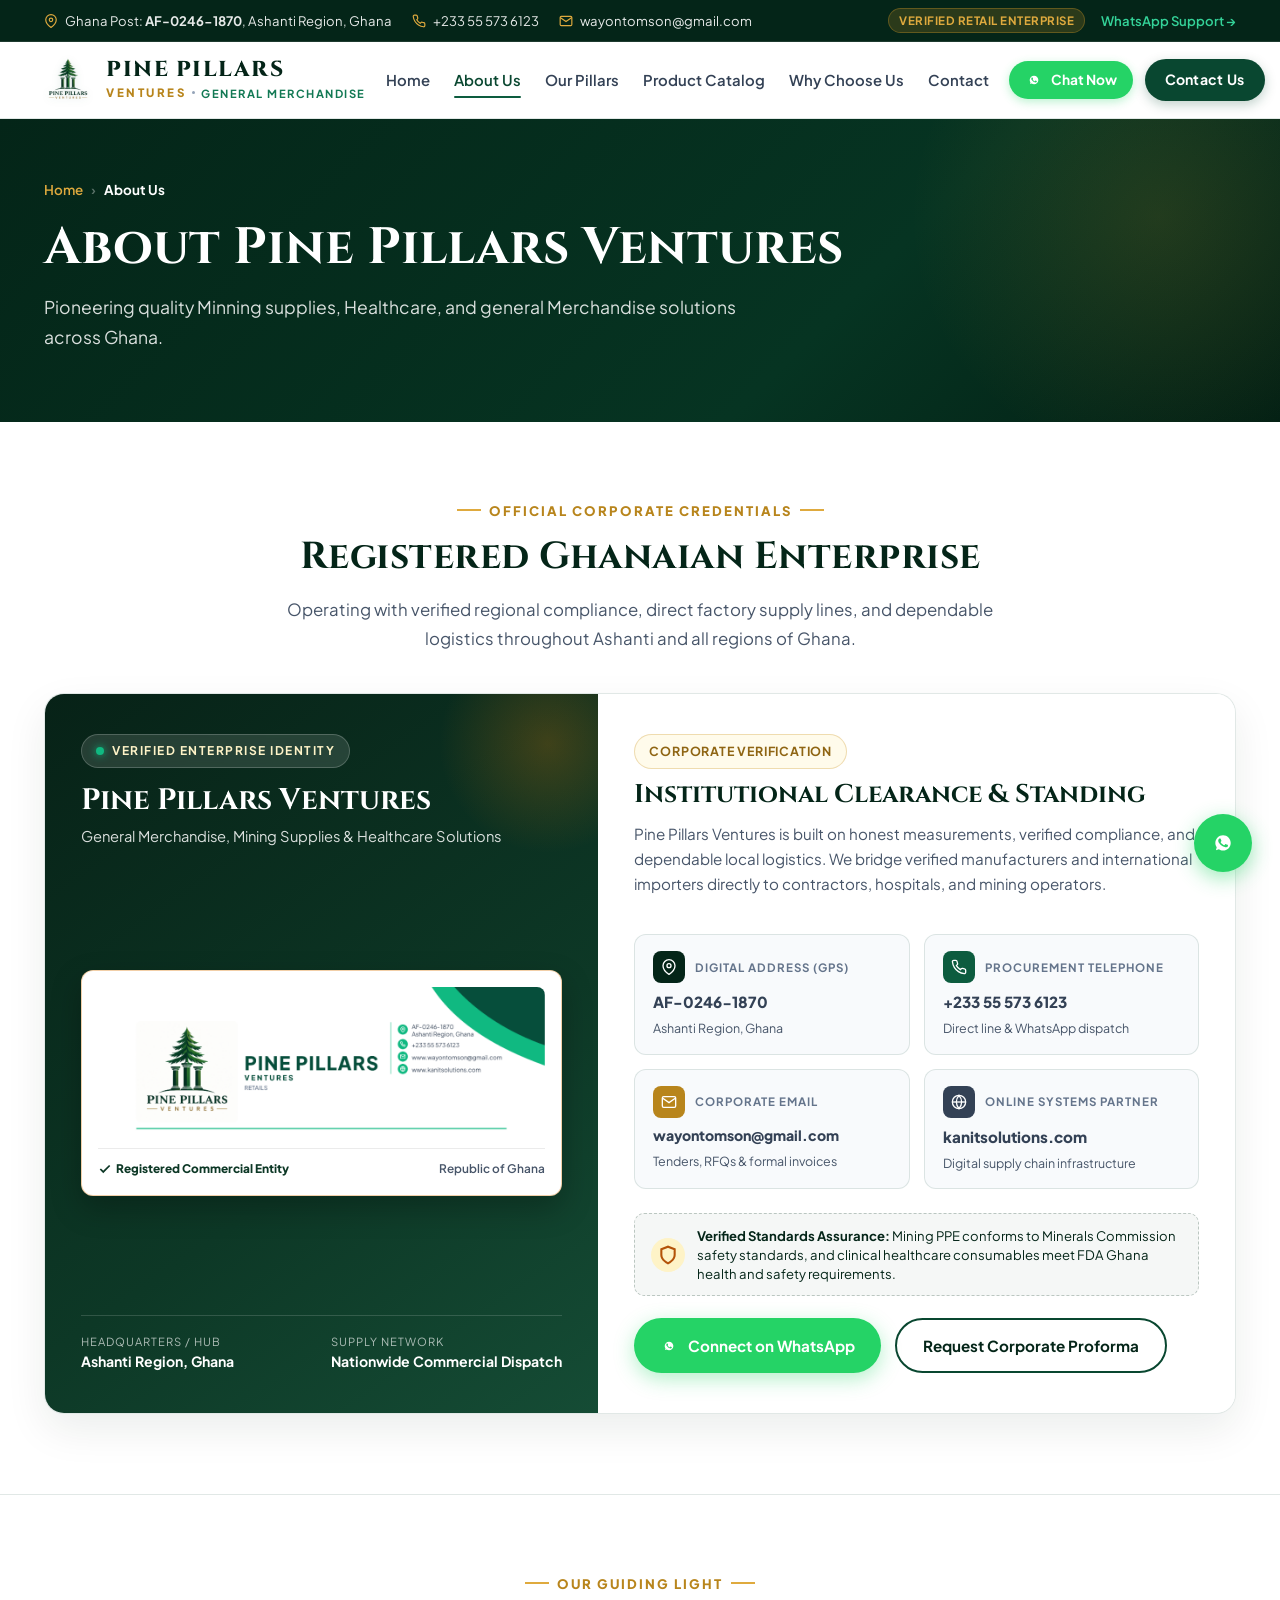
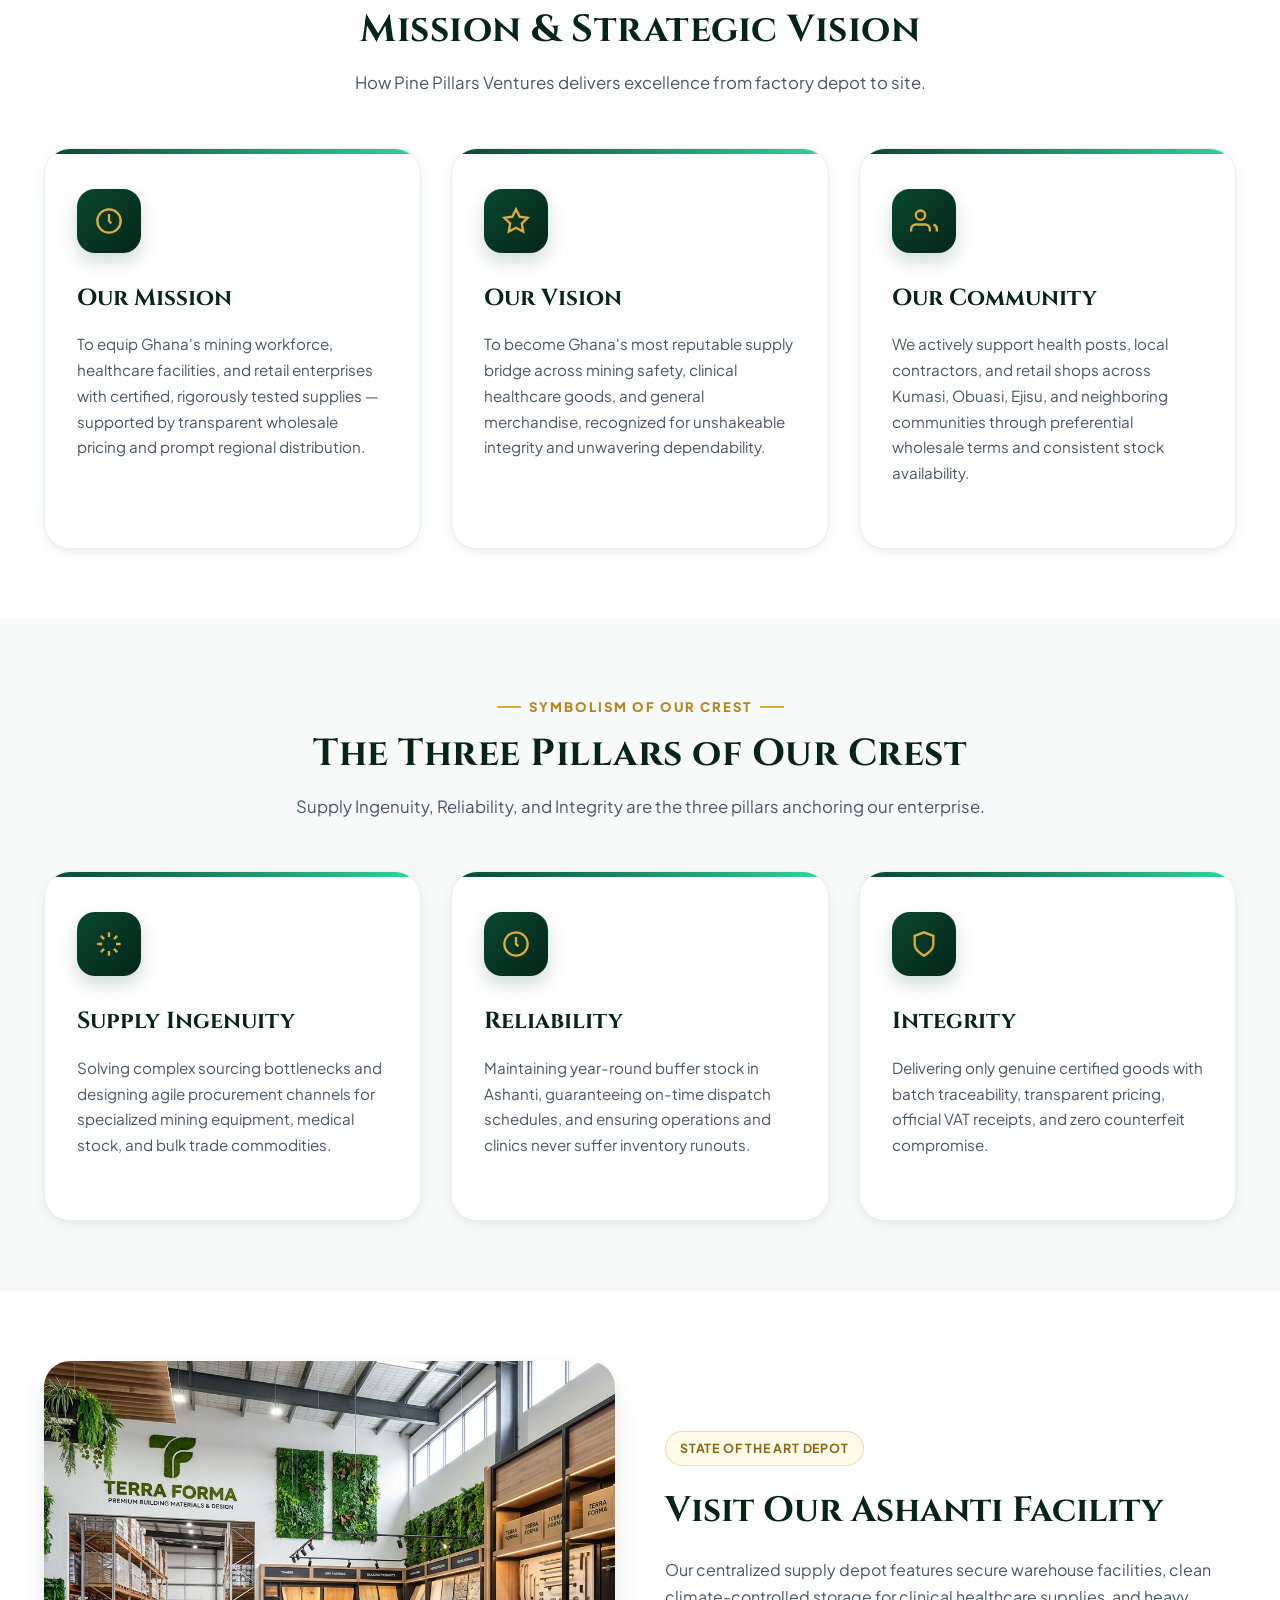
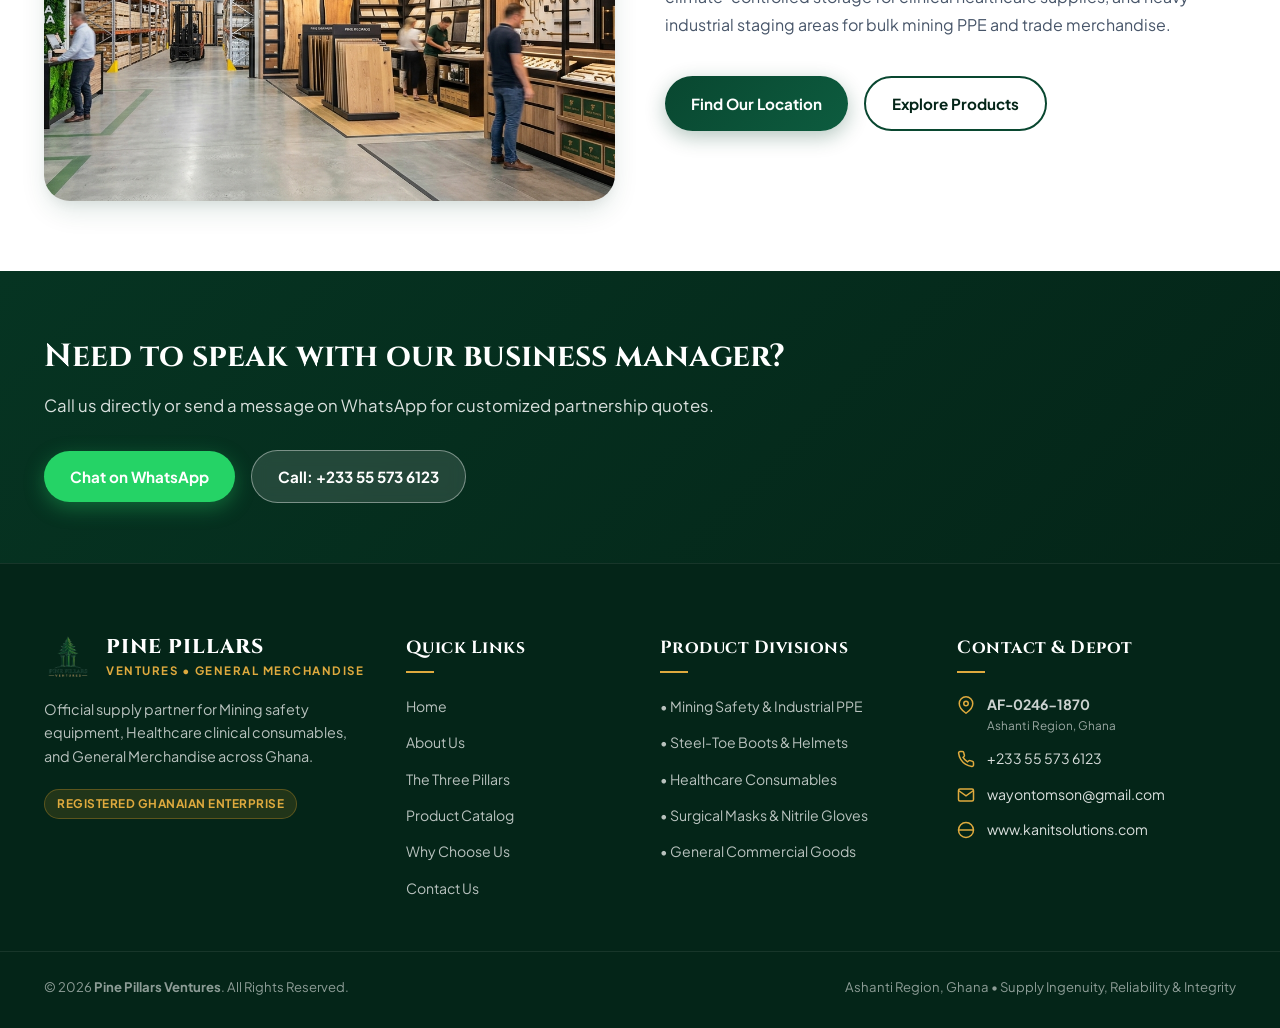
==== about.html @ fdb606fb "feat: initialize website with catalog, about, and contact pages" ====
<!DOCTYPE html>
<html lang="en">
<head>
  <meta charset="UTF-8">
  <meta name="viewport" content="width=device-width, initial-scale=1.0">
  <title>About Us | Pine Pillars Ventures (General Merchandise) - Ashanti Region, Ghana</title>
  <meta name="description" content="Discover the story, mission, and leadership of Pine Pillars Ventures. Ashanti Region's premier supplier of Mining equipment, Healthcare consumables, and General Merchandise.">
  <link rel="icon" type="image/png" href="assets/logo-transparent.png">
  <link rel="stylesheet" href="styles.css">
</head>
<body>

  <!-- Top Info Bar -->
  <div class="top-bar">
    <div class="container top-bar-inner">
      <div class="top-bar-info">
        <div class="top-bar-item">
          <svg viewBox="0 0 24 24" fill="none" stroke="currentColor" stroke-width="2"><path d="M21 10c0 7-9 13-9 13s-9-6-9-13a9 9 0 0 1 18 0z"></path><circle cx="12" cy="10" r="3"></circle></svg>
          <span>Ghana Post: <strong>AF-0246-1870</strong>, Ashanti Region, Ghana</span>
        </div>
        <div class="top-bar-item">
          <svg viewBox="0 0 24 24" fill="none" stroke="currentColor" stroke-width="2"><path d="M22 16.92v3a2 2 0 0 1-2.18 2 19.79 19.79 0 0 1-8.63-3.07 19.5 19.5 0 0 1-6-6 19.79 19.79 0 0 1-3.07-8.67A2 2 0 0 1 4.11 2h3a2 2 0 0 1 2 1.72 12.84 12.84 0 0 0 .7 2.81 2 2 0 0 1-.45 2.11L8.09 9.91a16 16 0 0 0 6 6l1.27-1.27a2 2 0 0 1 2.11-.45 12.84 12.84 0 0 0 2.81.7A2 2 0 0 1 22 16.92z"></path></svg>
          <a href="tel:+233555736123">+233 55 573 6123</a>
        </div>
        <div class="top-bar-item">
          <svg viewBox="0 0 24 24" fill="none" stroke="currentColor" stroke-width="2"><path d="M4 4h16c1.1 0 2 .9 2 2v12c0 1.1-.9 2-2 2H4c-1.1 0-2-.9-2-2V6c0-1.1.9-2 2-2z"></path><polyline points="22,6 12,13 2,6"></polyline></svg>
          <a href="mailto:wayontomson@gmail.com">wayontomson@gmail.com</a>
        </div>
      </div>
      <div class="top-bar-actions">
        <span class="top-badge">Verified Retail Enterprise</span>
        <a href="https://wa.me/233555736123?text=Hello%20Pine%20Pillars%20Ventures%2C%20I%20am%20inquiring%20about%20your%20company." target="_blank" rel="noopener" class="top-link">
          WhatsApp Support &rarr;
        </a>
      </div>
    </div>
  </div>

  <!-- Header & Navbar -->
  <header class="site-header" id="header">
    <div class="container navbar">
      <a href="index.html" class="brand-link">
        <img src="assets/logo-transparent.png" alt="Pine Pillars Logo" class="brand-logo-img">
        <div class="brand-text">
          <span class="brand-title">Pine Pillars</span>
          <div class="brand-subtitle-row">
            <span class="brand-ventures">Ventures</span>
            <span class="brand-dot"></span>
            <span class="brand-retail">General Merchandise</span>
          </div>
        </div>
      </a>

      <!-- Overlay for mobile drawer -->
      <div class="nav-overlay" id="nav-overlay"></div>

      <!-- Nav Links -->
      <nav class="nav-links" id="nav-links">
        <div class="drawer-header">
          <div class="drawer-brand">
            <img src="assets/logo-transparent.png" alt="Pine Pillars" class="drawer-logo-img">
            <div>
              <strong style="font-family:var(--font-brand); color:var(--pine-900); font-size:1.1rem; display:block;">PINE PILLARS</strong>
              <small style="color:var(--gold-600); font-weight:800; letter-spacing:1px; text-transform:uppercase; font-size:0.7rem;">VENTURES RETAIL</small>
            </div>
          </div>
          <button class="drawer-close" id="drawer-close">&times;</button>
        </div>

        <a href="index.html" class="nav-link">Home</a>
        <a href="about.html" class="nav-link active">About Us</a>
        <a href="pillars.html" class="nav-link">Our Pillars</a>
        <a href="catalog.html" class="nav-link">Product Catalog</a>
        <a href="why-us.html" class="nav-link">Why Choose Us</a>
        <a href="contact.html" class="nav-link">Contact</a>

        <div class="drawer-footer-actions">
          <a href="https://wa.me/233555736123?text=Hello%20Pine%20Pillars%20Ventures%21%20I%20am%20chatting%20from%20your%20About%20page." target="_blank" rel="noopener" class="btn btn-whatsapp" style="width:100%;">
            <span>WhatsApp Us</span>
          </a>
          <a href="tel:+233555736123" class="btn btn-primary" style="width:100%; margin-top:8px;">
            <span>Call +233 55 573 6123</span>
          </a>
        </div>
      </nav>

      <div class="nav-actions">
        <a href="https://wa.me/233555736123?text=Hello%20Pine%20Pillars%20Ventures%21" target="_blank" rel="noopener" class="btn-whatsapp-header">
          <svg width="18" height="18" viewBox="0 0 24 24" fill="currentColor"><path d="M12.031 6.172c-3.181 0-5.767 2.586-5.768 5.766-.001 1.298.38 2.27 1.019 3.287l-.582 2.128 2.182-.573c.978.58 1.911.928 3.149.929 3.182 0 5.767-2.587 5.768-5.766.001-3.187-2.575-5.771-5.768-5.771zm3.392 8.244c-.144.405-.837.774-1.17.824-.312.045-.694.062-2.146-.537-1.745-.722-2.883-2.511-2.97-2.628-.088-.117-.714-.949-.714-1.809 0-.859.45-1.282.61-1.455.16-.174.348-.217.464-.217.116 0 .232.001.333.006.107.005.25-.041.391.298.145.348.493 1.202.536 1.29.043.087.072.189.014.305-.058.116-.087.188-.174.29-.087.101-.183.226-.261.305-.088.087-.179.182-.077.357.102.174.453.747.973 1.21 1.014.904 1.297.989 1.48 1.062.183.072.29-.014.398-.145.109-.131.464-.537.587-.725.123-.189.247-.16.413-.099.167.061 1.058.499 1.239.589.181.09.302.134.346.208.044.075.044.435-.1 1.84z"/></svg>
          <span>Chat Now</span>
        </a>
        <a href="contact.html" class="btn-quote-header">Contact Us</a>
        <button class="menu-toggle" id="menu-toggle" aria-label="Toggle navigation">
          <svg width="24" height="24" viewBox="0 0 24 24" fill="none" stroke="currentColor" stroke-width="2"><path d="M4 6h16M4 12h16M4 18h16"/></svg>
        </button>
      </div>
    </div>
  </header>

  <!-- Page Hero -->
  <section class="page-hero">
    <div class="container">
      <nav class="breadcrumbs" aria-label="Breadcrumb">
        <a href="index.html">Home</a>
        <span class="breadcrumb-sep">&rsaquo;</span>
        <span class="breadcrumb-current">About Us</span>
      </nav>
      <h1 class="page-hero-title">About Pine Pillars Ventures</h1>
      <p class="page-hero-subtitle">
        Pioneering quality Minning supplies, Healthcare, and general Merchandise solutions across Ghana.
      </p>
    </div>
  </section>

  <!-- Official Credentials & Enterprise Showcase -->
  <section class="credentials-showcase-section">
    <div class="container">
      <div class="section-header" style="margin-bottom: 40px;">
        <span class="section-tagline">Official Corporate Credentials</span>
        <h2 class="section-title">Registered Ghanaian Enterprise</h2>
        <p class="section-desc">
          Operating with verified regional compliance, direct factory supply lines, and dependable logistics throughout Ashanti and all regions of Ghana.
        </p>
      </div>

      <div class="credentials-showcase-card">
        <!-- Left Column: Branded Certificate & Identity Plate -->
        <div class="credentials-identity-pane">
          <div class="identity-pane-header">
            <span class="identity-security-pill">
              <span class="identity-security-dot"></span>
              Verified Enterprise Identity
            </span>
            <h3 class="identity-pane-title">Pine Pillars Ventures</h3>
            <p class="identity-pane-subtitle">General Merchandise, Mining Supplies & Healthcare Solutions</p>
          </div>

          <div class="identity-frame-wrapper">
            <img src="assets/banner.png" alt="Pine Pillars Ventures Corporate Identity Plate" class="identity-banner-graphic">
            <div class="identity-verification-tag">
              <span class="verified-flag">
                <svg width="14" height="14" viewBox="0 0 24 24" fill="none" stroke="currentColor" stroke-width="3"><polyline points="20 6 9 17 4 12"></polyline></svg>
                Registered Commercial Entity
              </span>
              <span>Republic of Ghana</span>
            </div>
          </div>

          <div class="identity-pane-footer">
            <div class="identity-meta-item">
              <span class="identity-meta-label">Headquarters / Hub</span>
              <span class="identity-meta-val">Ashanti Region, Ghana</span>
            </div>
            <div class="identity-meta-item">
              <span class="identity-meta-label">Supply Network</span>
              <span class="identity-meta-val">Nationwide Commercial Dispatch</span>
            </div>
          </div>
        </div>

        <!-- Right Column: Verification & Contact Matrix -->
        <div class="credentials-data-pane">
          <div class="credentials-data-header">
            <span class="badge badge-gold" style="width: fit-content; margin-bottom: 10px;">Corporate Verification</span>
            <h3 style="font-family: var(--font-brand); font-size: 1.6rem; color: var(--pine-900); margin-bottom: 10px; line-height: 1.25;">
              Institutional Clearance & Standing
            </h3>
            <p class="credentials-data-lead">
              Pine Pillars Ventures is built on honest measurements, verified compliance, and dependable local logistics. We bridge verified manufacturers and international importers directly to contractors, hospitals, and mining operators.
            </p>
          </div>

          <div class="credentials-tiles-grid">
            <!-- Tile 1: Digital Address -->
            <div class="credential-tile-card">
              <div class="credential-tile-top">
                <div class="credential-tile-icon">
                  <svg viewBox="0 0 24 24" fill="none" stroke="currentColor" stroke-width="2"><path d="M21 10c0 7-9 13-9 13s-9-6-9-13a9 9 0 0 1 18 0z"></path><circle cx="12" cy="10" r="3"></circle></svg>
                </div>
                <span class="credential-tile-label">Digital Address (GPS)</span>
              </div>
              <span class="credential-tile-val">AF-0246-1870</span>
              <span class="credential-tile-note">Ashanti Region, Ghana</span>
            </div>

            <!-- Tile 2: Telephone -->
            <div class="credential-tile-card">
              <div class="credential-tile-top">
                <div class="credential-tile-icon" style="background: var(--pine-700);">
                  <svg viewBox="0 0 24 24" fill="none" stroke="currentColor" stroke-width="2"><path d="M22 16.92v3a2 2 0 0 1-2.18 2 19.79 19.79 0 0 1-8.63-3.07 19.5 19.5 0 0 1-6-6 19.79 19.79 0 0 1-3.07-8.67A2 2 0 0 1 4.11 2h3a2 2 0 0 1 2 1.72 12.84 12.84 0 0 0 .7 2.81 2 2 0 0 1-.45 2.11L8.09 9.91a16 16 0 0 0 6 6l1.27-1.27a2 2 0 0 1 2.11-.45 12.84 12.84 0 0 0 2.81.7A2 2 0 0 1 22 16.92z"></path></svg>
                </div>
                <span class="credential-tile-label">Procurement Telephone</span>
              </div>
              <span class="credential-tile-val">+233 55 573 6123</span>
              <span class="credential-tile-note">Direct line & WhatsApp dispatch</span>
            </div>

            <!-- Tile 3: Official Email -->
            <div class="credential-tile-card">
              <div class="credential-tile-top">
                <div class="credential-tile-icon" style="background: var(--gold-600);">
                  <svg viewBox="0 0 24 24" fill="none" stroke="currentColor" stroke-width="2"><path d="M4 4h16c1.1 0 2 .9 2 2v12c0 1.1-.9 2-2 2H4c-1.1 0-2-.9-2-2V6c0-1.1.9-2 2-2z"></path><polyline points="22,6 12,13 2,6"></polyline></svg>
                </div>
                <span class="credential-tile-label">Corporate Email</span>
              </div>
              <span class="credential-tile-val" style="font-size: 0.88rem;">wayontomson@gmail.com</span>
              <span class="credential-tile-note">Tenders, RFQs & formal invoices</span>
            </div>

            <!-- Tile 4: Systems Partner -->
            <div class="credential-tile-card">
              <div class="credential-tile-top">
                <div class="credential-tile-icon" style="background: var(--slate-700);">
                  <svg viewBox="0 0 24 24" fill="none" stroke="currentColor" stroke-width="2"><circle cx="12" cy="12" r="10"></circle><line x1="2" y1="12" x2="22" y2="12"></line><path d="M12 2a15.3 15.3 0 0 1 4 10 15.3 15.3 0 0 1-4 10 15.3 15.3 0 0 1-4-10 15.3 15.3 0 0 1 4-10z"></path></svg>
                </div>
                <span class="credential-tile-label">Online Systems Partner</span>
              </div>
              <span class="credential-tile-val">kanitsolutions.com</span>
              <span class="credential-tile-note">Digital supply chain infrastructure</span>
            </div>
          </div>

          <!-- Compliance Certification -->
          <div class="credentials-compliance-box">
            <div class="compliance-seal-icon">
              <svg width="20" height="20" viewBox="0 0 24 24" fill="none" stroke="currentColor" stroke-width="2.5"><path d="M12 22s8-4 8-10V5l-8-3-8 3v7c0 6 8 10 8 10z"></path></svg>
            </div>
            <div class="compliance-text">
              <strong>Verified Standards Assurance:</strong> Mining PPE conforms to Minerals Commission safety standards, and clinical healthcare consumables meet FDA Ghana health and safety requirements.
            </div>
          </div>

          <!-- Action CTA Bar -->
          <div class="credentials-action-bar">
            <a href="https://wa.me/233555736123?text=Hello%20Pine%20Pillars%20Ventures%2C%20I%20am%20inquiring%20about%20your%20registered%20supply%20services." target="_blank" rel="noopener" class="btn btn-whatsapp">
              <svg width="18" height="18" viewBox="0 0 24 24" fill="currentColor"><path d="M12.031 6.172c-3.181 0-5.767 2.586-5.768 5.766-.001 1.298.38 2.27 1.019 3.287l-.582 2.128 2.182-.573c.978.58 1.911.928 3.149.929 3.182 0 5.767-2.587 5.768-5.766.001-3.187-2.575-5.771-5.768-5.771zm3.392 8.244c-.144.405-.837.774-1.17.824-.312.045-.694.062-2.146-.537-1.745-.722-2.883-2.511-2.97-2.628-.088-.117-.714-.949-.714-1.809 0-.859.45-1.282.61-1.455.16-.174.348-.217.464-.217.116 0 .232.001.333.006.107.005.25-.041.391.298.145.348.493 1.202.536 1.29.043.087.072.189.014.305-.058.116-.087.188-.174.29-.087.101-.183.226-.261.305-.088.087-.179.182-.077.357.102.174.453.747.973 1.21 1.014.904 1.297.989 1.48 1.062.183.072.29-.014.398-.145.109-.131.464-.537.587-.725.123-.189.247-.16.413-.099.167.061 1.058.499 1.239.589.181.09.302.134.346.208.044.075.044.435-.1 1.84z"/></svg>
              <span>Connect on WhatsApp</span>
            </a>
            <a href="contact.html" class="btn btn-outline">
              <span>Request Corporate Proforma</span>
            </a>
          </div>
        </div>
      </div>
    </div>
  </section>

  <!-- Vision, Mission & Values -->
  <section style="padding: 70px 0; background: #ffffff;">
    <div class="container">
      <div class="section-header">
        <span class="section-tagline">Our Guiding Light</span>
        <h2 class="section-title">Mission & Strategic Vision</h2>
        <p class="section-desc">How Pine Pillars Ventures delivers excellence from factory depot to site.</p>
      </div>

      <div class="pillars-grid">
        <div class="pillar-card">
          <div class="pillar-icon-box">
            <svg width="28" height="28" viewBox="0 0 24 24" fill="none" stroke="currentColor" stroke-width="2"><circle cx="12" cy="12" r="10"></circle><polyline points="12 6 12 12 14 14"></polyline></svg>
          </div>
          <h3 class="pillar-title">Our Mission</h3>
          <p class="pillar-desc">
            To equip Ghana's mining workforce, healthcare facilities, and retail enterprises with certified, rigorously tested supplies — supported by transparent wholesale pricing and prompt regional distribution.
          </p>
        </div>

        <div class="pillar-card">
          <div class="pillar-icon-box">
            <svg width="28" height="28" viewBox="0 0 24 24" fill="none" stroke="currentColor" stroke-width="2"><polygon points="12 2 15.09 8.26 22 9.27 17 14.14 18.18 21.02 12 17.77 5.82 21.02 7 14.14 2 9.27 8.91 8.26 12 2"></polygon></svg>
          </div>
          <h3 class="pillar-title">Our Vision</h3>
          <p class="pillar-desc">
            To become Ghana's most reputable supply bridge across mining safety, clinical healthcare goods, and general merchandise, recognized for unshakeable integrity and unwavering dependability.
          </p>
        </div>

        <div class="pillar-card">
          <div class="pillar-icon-box">
            <svg width="28" height="28" viewBox="0 0 24 24" fill="none" stroke="currentColor" stroke-width="2"><path d="M17 21v-2a4 4 0 0 0-4-4H5a4 4 0 0 0-4 4v2"></path><circle cx="9" cy="7" r="4"></circle><path d="M23 21v-2a4 4 0 0 0-3-3.87"></path></svg>
          </div>
          <h3 class="pillar-title">Our Community</h3>
          <p class="pillar-desc">
            We actively support health posts, local contractors, and retail shops across Kumasi, Obuasi, Ejisu, and neighboring communities through preferential wholesale terms and consistent stock availability.
          </p>
        </div>
      </div>
    </div>
  </section>

  <!-- The Three Pillars Section -->
  <section style="padding: 70px 0; background: var(--bg-page);">
    <div class="container">
      <div class="section-header">
        <span class="section-tagline">Symbolism of Our Crest</span>
        <h2 class="section-title">The Three Pillars of Our Crest</h2>
        <p class="section-desc">Supply Ingenuity, Reliability, and Integrity are the three pillars anchoring our enterprise.</p>
      </div>

      <div class="pillars-grid">
        <div class="pillar-card" style="background:#ffffff;">
          <div class="pillar-icon-box">
            <svg width="28" height="28" viewBox="0 0 24 24" fill="none" stroke="currentColor" stroke-width="2"><path d="M12 2v4M12 18v4M4.93 4.93l2.83 2.83M16.24 16.24l2.83 2.83M2 12h4M18 12h4M4.93 19.07l2.83-2.83M16.24 7.76l2.83-2.83"></path></svg>
          </div>
          <h3 class="pillar-title">Supply Ingenuity</h3>
          <p class="pillar-desc">Solving complex sourcing bottlenecks and designing agile procurement channels for specialized mining equipment, medical stock, and bulk trade commodities.</p>
        </div>

        <div class="pillar-card" style="background:#ffffff;">
          <div class="pillar-icon-box">
            <svg width="28" height="28" viewBox="0 0 24 24" fill="none" stroke="currentColor" stroke-width="2"><circle cx="12" cy="12" r="10"></circle><polyline points="12 6 12 12 14 14"></polyline></svg>
          </div>
          <h3 class="pillar-title">Reliability</h3>
          <p class="pillar-desc">Maintaining year-round buffer stock in Ashanti, guaranteeing on-time dispatch schedules, and ensuring operations and clinics never suffer inventory runouts.</p>
        </div>

        <div class="pillar-card" style="background:#ffffff;">
          <div class="pillar-icon-box">
            <svg width="28" height="28" viewBox="0 0 24 24" fill="none" stroke="currentColor" stroke-width="2"><path d="M12 22s8-4 8-10V5l-8-3-8 3v7c0 6 8 10 8 10z"></path></svg>
          </div>
          <h3 class="pillar-title">Integrity</h3>
          <p class="pillar-desc">Delivering only genuine certified goods with batch traceability, transparent pricing, official VAT receipts, and zero counterfeit compromise.</p>
        </div>
      </div>
    </div>
  </section>

  <!-- Showroom Showcase Section -->
  <section style="padding: 70px 0; background: #ffffff;">
    <div class="container">
      <div class="features-split">
        <div class="features-img-frame">
          <img src="assets/showroom.jpg" alt="Pine Pillars Depots" class="features-img">
        </div>
        <div class="features-list">
          <span class="badge badge-gold" style="width:fit-content;">State of the Art Depot</span>
          <h2 style="font-family:var(--font-brand); font-size:2.2rem; color:var(--pine-900); line-height:1.2;">
            Visit Our Ashanti Facility
          </h2>
          <p style="color:var(--slate-600); line-height:1.7;">
            Our centralized supply depot features secure warehouse facilities, clean climate-controlled storage for clinical healthcare supplies, and heavy industrial staging areas for bulk mining PPE and trade merchandise.
          </p>
          <div style="display:flex; gap:16px; margin-top:14px; flex-wrap:wrap;">
            <a href="contact.html" class="btn btn-primary">Find Our Location</a>
            <a href="catalog.html" class="btn btn-outline">Explore Products</a>
          </div>
        </div>
      </div>
    </div>
  </section>

  <!-- CTA Banner -->
  <section class="cta-banner-strip">
    <div class="container cta-banner-inner">
      <div class="cta-banner-text">
        <h3>Need to speak with our business manager?</h3>
        <p>Call us directly or send a message on WhatsApp for customized partnership quotes.</p>
      </div>
      <div class="cta-banner-buttons">
        <a href="https://wa.me/233555736123?text=Hello%20Pine%20Pillars%20Ventures%2C%20I%20would%20like%20to%20inquire%20about%20a%20partnership." target="_blank" rel="noopener" class="btn btn-whatsapp">
          <span>Chat on WhatsApp</span>
        </a>
        <a href="tel:+233555736123" class="btn btn-outline-white">
          <span>Call: +233 55 573 6123</span>
        </a>
      </div>
    </div>
  </section>

  <!-- Footer -->
    <footer class="site-footer">
    <div class="container footer-grid">
      <!-- Footer Col 1: Brand Info -->
      <div class="footer-col">
        <div class="footer-brand">
          <img src="assets/logo-transparent.png" alt="Pine Pillars Logo" class="footer-logo-img">
          <div>
            <span class="footer-brand-title">Pine Pillars</span>
            <span class="footer-brand-sub">Ventures &bull; General Merchandise</span>
          </div>
        </div>
        <p class="footer-desc">
          Official supply partner for Mining safety equipment, Healthcare clinical consumables, and General Merchandise across Ghana.
        </p>
        <div class="footer-badge">
          <span>Registered Ghanaian Enterprise</span>
        </div>
      </div>

      <!-- Footer Col 2: Quick Links -->
      <div class="footer-col">
        <h4 class="footer-heading">Quick Links</h4>
        <ul class="footer-links">
          <li><a href="index.html">Home</a></li>
          <li><a href="about.html">About Us</a></li>
          <li><a href="pillars.html">The Three Pillars</a></li>
          <li><a href="catalog.html">Product Catalog</a></li>
          <li><a href="why-us.html">Why Choose Us</a></li>
          <li><a href="contact.html">Contact Us</a></li>
        </ul>
      </div>

      <!-- Footer Col 3: Product Divisions -->
      <div class="footer-col">
        <h4 class="footer-heading">Product Divisions</h4>
        <ul class="footer-links">
          <li><a href="catalog.html">&bull; Mining Safety & Industrial PPE</a></li>
          <li><a href="catalog.html">&bull; Steel-Toe Boots & Helmets</a></li>
          <li><a href="catalog.html">&bull; Healthcare Consumables</a></li>
          <li><a href="catalog.html">&bull; Surgical Masks & Nitrile Gloves</a></li>
          <li><a href="catalog.html">&bull; General Commercial Goods</a></li>
        </ul>
      </div>

      <!-- Footer Col 4: Contact & Depot -->
      <div class="footer-col">
        <h4 class="footer-heading">Contact & Depot</h4>
        <div class="footer-contact-item">
          <svg width="18" height="18" viewBox="0 0 24 24" fill="none" stroke="currentColor" stroke-width="2"><path d="M21 10c0 7-9 13-9 13s-9-6-9-13a9 9 0 0 1 18 0z"></path><circle cx="12" cy="10" r="3"></circle></svg>
          <div>
            <strong>AF-0246-1870</strong>
            <small style="display:block; color:rgba(255,255,255,0.6);">Ashanti Region, Ghana</small>
          </div>
        </div>
        <div class="footer-contact-item">
          <svg width="18" height="18" viewBox="0 0 24 24" fill="none" stroke="currentColor" stroke-width="2"><path d="M22 16.92v3a2 2 0 0 1-2.18 2 19.79 19.79 0 0 1-8.63-3.07 19.5 19.5 0 0 1-6-6 19.79 19.79 0 0 1-3.07-8.67A2 2 0 0 1 4.11 2h3a2 2 0 0 1 2 1.72 12.84 12.84 0 0 0 .7 2.81 2 2 0 0 1-.45 2.11L8.09 9.91a16 16 0 0 0 6 6l1.27-1.27a2 2 0 0 1 2.11-.45 12.84 12.84 0 0 0 2.81.7A2 2 0 0 1 22 16.92z"></path></svg>
          <a href="tel:+233555736123">+233 55 573 6123</a>
        </div>
        <div class="footer-contact-item">
          <svg width="18" height="18" viewBox="0 0 24 24" fill="none" stroke="currentColor" stroke-width="2"><path d="M4 4h16c1.1 0 2 .9 2 2v12c0 1.1-.9 2-2 2H4c-1.1 0-2-.9-2-2V6c0-1.1.9-2 2-2z"></path><polyline points="22,6 12,13 2,6"></polyline></svg>
          <a href="mailto:wayontomson@gmail.com">wayontomson@gmail.com</a>
        </div>
        <div class="footer-contact-item">
          <svg width="18" height="18" viewBox="0 0 24 24" fill="none" stroke="currentColor" stroke-width="2"><circle cx="12" cy="12" r="10"></circle><line x1="2" y1="12" x2="22" y2="12"></line></svg>
          <a href="https://www.kanitsolutions.com" target="_blank" rel="noopener">www.kanitsolutions.com</a>
        </div>
      </div>
    </div>

    <!-- Bottom Copyright Bar -->
    <div class="footer-bottom">
      <div class="container footer-bottom-inner">
        <p>&copy; 2026 <strong>Pine Pillars Ventures</strong>. All Rights Reserved.</p>
        <p>Ashanti Region, Ghana &bull; Supply Ingenuity, Reliability & Integrity</p>
      </div>
    </div>
  </footer>

  <!-- Floating Mobile WhatsApp Quick Button -->
  <a href="https://wa.me/233555736123?text=Hello%20Pine%20Pillars%20Ventures%21%20I%20would%20like%20to%20inquire." target="_blank" rel="noopener" class="floating-whatsapp" aria-label="Chat on WhatsApp">
    <svg width="28" height="28" viewBox="0 0 24 24" fill="currentColor"><path d="M12.031 6.172c-3.181 0-5.767 2.586-5.768 5.766-.001 1.298.38 2.27 1.019 3.287l-.582 2.128 2.182-.573c.978.58 1.911.928 3.149.929 3.182 0 5.767-2.587 5.768-5.766.001-3.187-2.575-5.771-5.768-5.771zm3.392 8.244c-.144.405-.837.774-1.17.824-.312.045-.694.062-2.146-.537-1.745-.722-2.883-2.511-2.97-2.628-.088-.117-.714-.949-.714-1.809 0-.859.45-1.282.61-1.455.16-.174.348-.217.464-.217.116 0 .232.001.333.006.107.005.25-.041.391.298.145.348.493 1.202.536 1.29.043.087.072.189.014.305-.058.116-.087.188-.174.29-.087.101-.183.226-.261.305-.088.087-.179.182-.077.357.102.174.453.747.973 1.21 1.014.904 1.297.989 1.48 1.062.183.072.29-.014.398-.145.109-.131.464-.537.587-.725.123-.189.247-.16.413-.099.167.061 1.058.499 1.239.589.181.09.302.134.346.208.044.075.044.435-.1 1.84z"/></svg>
  </a>

  <!-- Mobile Sticky Action Bar (Hidden on desktop, active on mobile) -->
  <div class="mobile-sticky-bar">
    <a href="tel:+233555736123" class="mobile-sticky-btn">
      <svg width="18" height="18" viewBox="0 0 24 24" fill="none" stroke="currentColor" stroke-width="2"><path d="M22 16.92v3a2 2 0 0 1-2.18 2 19.79 19.79 0 0 1-8.63-3.07 19.5 19.5 0 0 1-6-6 19.79 19.79 0 0 1-3.07-8.67A2 2 0 0 1 4.11 2h3a2 2 0 0 1 2 1.72 12.84 12.84 0 0 0 .7 2.81 2 2 0 0 1-.45 2.11L8.09 9.91a16 16 0 0 0 6 6l1.27-1.27a2 2 0 0 1 2.11-.45 12.84 12.84 0 0 0 2.81.7A2 2 0 0 1 22 16.92z"></path></svg>
      <span>Call</span>
    </a>
    <a href="https://wa.me/233555736123" target="_blank" rel="noopener" class="mobile-sticky-btn primary">
      <svg width="18" height="18" viewBox="0 0 24 24" fill="currentColor"><path d="M12.031 6.172c-3.181 0-5.767 2.586-5.768 5.766-.001 1.298.38 2.27 1.019 3.287l-.582 2.128 2.182-.573c.978.58 1.911.928 3.149.929 3.182 0 5.767-2.587 5.768-5.766.001-3.187-2.575-5.771-5.768-5.771zm3.392 8.244c-.144.405-.837.774-1.17.824-.312.045-.694.062-2.146-.537-1.745-.722-2.883-2.511-2.97-2.628-.088-.117-.714-.949-.714-1.809 0-.859.45-1.282.61-1.455.16-.174.348-.217.464-.217.116 0 .232.001.333.006.107.005.25-.041.391.298.145.348.493 1.202.536 1.29.043.087.072.189.014.305-.058.116-.087.188-.174.29-.087.101-.183.226-.261.305-.088.087-.179.182-.077.357.102.174.453.747.973 1.21 1.014.904 1.297.989 1.48 1.062.183.072.29-.014.398-.145.109-.131.464-.537.587-.725.123-.189.247-.16.413-.099.167.061 1.058.499 1.239.589.181.09.302.134.346.208.044.075.044.435-.1 1.84z"/></svg>
      <span>WhatsApp</span>
    </a>
    <a href="catalog.html" class="mobile-sticky-btn">
      <svg width="18" height="18" viewBox="0 0 24 24" fill="none" stroke="currentColor" stroke-width="2"><path d="M6 2L3 6v14a2 2 0 0 0 2 2h14a2 2 0 0 0 2-2V6l-3-4z"></path><line x1="3" y1="6" x2="21" y2="6"></line><path d="M16 10a4 4 0 0 1-8 0"></path></svg>
      <span>Catalog</span>
    </a>
    <a href="contact.html" class="mobile-sticky-btn">
      <svg width="18" height="18" viewBox="0 0 24 24" fill="none" stroke="currentColor" stroke-width="2"><path d="M21 10c0 7-9 13-9 13s-9-6-9-13a9 9 0 0 1 18 0z"></path><circle cx="12" cy="10" r="3"></circle></svg>
      <span>Contact</span>
    </a>
  </div>

  <script src="script.js"></script>
</body>
</html>
---- styles.css ----
/* ===================================================================
   PINE PILLARS VENTURES - MAIN STYLESHEET
   Core Focus: General Merchandise, Mining Supplies & Healthcare Supplies
   Palette: Deep Pine Green, Gold, Mint Emerald, Alabaster White
   =================================================================== */

@import url('https://fonts.googleapis.com/css2?family=Cinzel:wght@600;700;800&family=Plus+Jakarta+Sans:wght@400;500;600;700;800&family=Playfair+Display:wght@600;700&display=swap');

:root {
  /* Brand Core Colors */
  --pine-900: #042518;
  --pine-850: #063422;
  --pine-800: #094730;
  --pine-700: #0d5c3f;
  --pine-600: #127954;
  --pine-500: #159467;
  
  /* Accent Emerald & Mint */
  --emerald-500: #10b981;
  --emerald-400: #34d399;
  --emerald-100: #d1fae5;
  --emerald-50: #ecfdf5;

  /* Accent Gold / Antique Bronze (from logo "VENTURES") */
  --gold-700: #8f6513;
  --gold-600: #b8851c;
  --gold-500: #c99326;
  --gold-400: #dfaa3e;
  --gold-100: #fef3c7;
  --gold-50: #fffbeb;

  /* Neutral Spectrum */
  --slate-900: #0f172a;
  --slate-800: #1e293b;
  --slate-700: #334155;
  --slate-600: #475569;
  --slate-500: #64748b;
  --slate-400: #94a3b8;
  --slate-200: #e2e8f0;
  --slate-100: #f1f5f9;
  --slate-50: #f8fafc;

  /* Surfaces & Backgrounds */
  --bg-page: #f8faf9;
  --bg-surface: #ffffff;
  --border-subtle: rgba(9, 71, 48, 0.12);
  --border-card: rgba(9, 71, 48, 0.08);

  /* Typography */
  --font-brand: 'Cinzel', Georgia, serif;
  --font-display: 'Playfair Display', Georgia, serif;
  --font-sans: 'Plus Jakarta Sans', system-ui, -apple-system, BlinkMacSystemFont, 'Segoe UI', Roboto, sans-serif;

  /* Shadows */
  --shadow-sm: 0 1px 3px rgba(0, 0, 0, 0.05);
  --shadow-md: 0 4px 14px -2px rgba(9, 71, 48, 0.08), 0 2px 6px -1px rgba(0, 0, 0, 0.04);
  --shadow-lg: 0 12px 28px -4px rgba(9, 71, 48, 0.14), 0 6px 12px -3px rgba(0, 0, 0, 0.06);
  --shadow-xl: 0 24px 48px -12px rgba(9, 71, 48, 0.22);
  --shadow-gold: 0 8px 24px -4px rgba(201, 147, 38, 0.35);

  /* Radius */
  --radius-sm: 6px;
  --radius-md: 12px;
  --radius-lg: 18px;
  --radius-xl: 26px;
  --radius-full: 9999px;

  /* Transitions */
  --transition-fast: 0.2s cubic-bezier(0.4, 0, 0.2, 1);
  --transition-normal: 0.3s cubic-bezier(0.4, 0, 0.2, 1);
}

/* ===================================================================
   RESET & BASE STYLES
   =================================================================== */
*, *::before, *::after {
  box-sizing: border-box;
  margin: 0;
  padding: 0;
}

html {
  scroll-behavior: smooth;
  font-size: 16px;
}

body {
  font-family: var(--font-sans);
  background-color: var(--bg-page);
  color: var(--slate-700);
  line-height: 1.65;
  -webkit-font-smoothing: antialiased;
  overflow-x: hidden;
}

img {
  max-width: 100%;
  height: auto;
  display: block;
}

svg {
  max-width: 100%;
  height: auto;
  display: inline-block;
  vertical-align: middle;
}

svg:not([width]) {
  width: 22px;
  height: 22px;
}

a {
  color: inherit;
  text-decoration: none;
  transition: color var(--transition-fast);
}

button, input, select, textarea {
  font: inherit;
}

button {
  cursor: pointer;
  border: none;
  background: none;
}

ul {
  list-style: none;
}

.container {
  width: 100%;
  max-width: 1240px;
  margin-left: auto;
  margin-right: auto;
  padding-left: 24px;
  padding-right: 24px;
}

/* ===================================================================
   TOP ANNOUNCEMENT / QUICK INFO BAR
   =================================================================== */
.top-bar {
  background: var(--pine-900);
  color: rgba(255, 255, 255, 0.88);
  font-size: 0.82rem;
  border-bottom: 1px solid rgba(255, 255, 255, 0.1);
  position: relative;
  z-index: 101;
}

.top-bar-inner {
  display: flex;
  justify-content: space-between;
  align-items: center;
  padding-top: 8px;
  padding-bottom: 8px;
  flex-wrap: wrap;
  gap: 12px;
}

.top-bar-info {
  display: flex;
  align-items: center;
  gap: 20px;
  flex-wrap: wrap;
}

.top-bar-item {
  display: inline-flex;
  align-items: center;
  gap: 7px;
  color: rgba(255, 255, 255, 0.9);
}

.top-bar-item svg {
  color: var(--gold-400);
  width: 14px;
  height: 14px;
  flex-shrink: 0;
}

.top-bar-actions {
  display: flex;
  align-items: center;
  gap: 16px;
}

.top-badge {
  background: rgba(201, 147, 38, 0.2);
  color: var(--gold-400);
  border: 1px solid rgba(201, 147, 38, 0.35);
  font-size: 0.72rem;
  font-weight: 700;
  text-transform: uppercase;
  letter-spacing: 0.5px;
  padding: 2px 10px;
  border-radius: var(--radius-full);
}

.top-link {
  color: var(--emerald-400);
  font-weight: 600;
  display: inline-flex;
  align-items: center;
  gap: 5px;
}

.top-link:hover {
  text-decoration: underline;
  color: #ffffff;
}

/* ===================================================================
   MAIN SITE HEADER & DESKTOP NAVIGATION
   =================================================================== */
.site-header {
  position: sticky;
  top: 0;
  left: 0;
  right: 0;
  background: rgba(255, 255, 255, 0.97);
  backdrop-filter: blur(14px);
  -webkit-backdrop-filter: blur(14px);
  border-bottom: 1px solid var(--border-subtle);
  z-index: 100;
  transition: all var(--transition-normal);
}

.site-header.scrolled {
  box-shadow: var(--shadow-md);
  background: #ffffff;
}

.navbar {
  display: flex;
  align-items: center;
  justify-content: space-between;
  padding-top: 14px;
  padding-bottom: 14px;
  gap: 20px;
}

.brand-link {
  display: flex;
  align-items: center;
  gap: 14px;
  flex-shrink: 0;
}

.brand-logo-img {
  width: 48px;
  height: 48px;
  object-fit: contain;
  filter: drop-shadow(0 2px 4px rgba(9, 71, 48, 0.15));
  transition: transform var(--transition-normal);
}

.brand-link:hover .brand-logo-img {
  transform: scale(1.05);
}

.brand-text {
  display: flex;
  flex-direction: column;
}

.brand-title {
  font-family: var(--font-brand);
  font-size: 1.35rem;
  font-weight: 800;
  letter-spacing: 1.5px;
  color: var(--pine-900);
  line-height: 1.1;
  text-transform: uppercase;
}

.brand-subtitle-row {
  display: flex;
  align-items: center;
  gap: 6px;
  margin-top: 2px;
}

.brand-ventures {
  font-size: 0.72rem;
  font-weight: 800;
  letter-spacing: 2.5px;
  color: var(--gold-600);
  text-transform: uppercase;
}

.brand-dot {
  width: 3px;
  height: 3px;
  background: var(--slate-400);
  border-radius: 50%;
}

.brand-retail {
  font-size: 0.7rem;
  font-weight: 700;
  letter-spacing: 1.5px;
  color: var(--pine-600);
  text-transform: uppercase;
}

/* Nav Links on Desktop */
.nav-links {
  display: flex;
  align-items: center;
  gap: 24px;
}

.nav-link {
  font-size: 0.93rem;
  font-weight: 600;
  color: var(--slate-700);
  position: relative;
  padding: 6px 0;
  transition: color var(--transition-fast);
  white-space: nowrap;
}

.nav-link::after {
  content: '';
  position: absolute;
  bottom: 0;
  left: 0;
  width: 0%;
  height: 2.5px;
  background: var(--pine-700);
  border-radius: 2px;
  transition: width var(--transition-normal);
}

.nav-link:hover,
.nav-link.active {
  color: var(--pine-800);
}

.nav-link:hover::after,
.nav-link.active::after {
  width: 100%;
}

/* Hide drawer elements on desktop */
.drawer-header,
.drawer-footer-actions,
.nav-overlay {
  display: none !important;
}

.nav-actions {
  display: flex;
  align-items: center;
  gap: 12px;
  flex-shrink: 0;
}

.btn-whatsapp-header {
  display: inline-flex;
  align-items: center;
  gap: 8px;
  background: #25d366;
  color: #ffffff;
  padding: 8px 16px;
  border-radius: var(--radius-full);
  font-size: 0.86rem;
  font-weight: 700;
  box-shadow: 0 3px 10px rgba(37, 211, 102, 0.3);
  transition: all var(--transition-fast);
}

.btn-whatsapp-header:hover {
  background: #1ebd5a;
  transform: translateY(-1px);
}

.btn-quote-header {
  display: inline-flex;
  align-items: center;
  gap: 8px;
  background: var(--pine-800);
  color: #ffffff;
  padding: 9px 20px;
  border-radius: var(--radius-full);
  font-size: 0.88rem;
  font-weight: 700;
  letter-spacing: 0.3px;
  box-shadow: 0 4px 12px rgba(9, 71, 48, 0.25);
  transition: all var(--transition-fast);
}

.btn-quote-header:hover {
  background: var(--pine-700);
  transform: translateY(-1px);
}

.menu-toggle {
  display: none;
  width: 42px;
  height: 42px;
  align-items: center;
  justify-content: center;
  border-radius: var(--radius-md);
  background: var(--slate-100);
  color: var(--pine-900);
}

/* ===================================================================
   BUTTONS & BADGES
   =================================================================== */
.btn {
  display: inline-flex;
  align-items: center;
  justify-content: center;
  gap: 10px;
  font-weight: 700;
  font-size: 0.95rem;
  padding: 13px 26px;
  border-radius: var(--radius-full);
  transition: all var(--transition-fast);
  white-space: nowrap;
}

.btn-primary {
  background: linear-gradient(135deg, var(--pine-800) 0%, var(--pine-700) 100%);
  color: #ffffff;
  box-shadow: 0 6px 20px rgba(9, 71, 48, 0.3);
}

.btn-primary:hover {
  background: linear-gradient(135deg, var(--pine-700) 0%, var(--pine-600) 100%);
  transform: translateY(-2px);
  box-shadow: 0 10px 24px rgba(9, 71, 48, 0.4);
}

.btn-gold {
  background: linear-gradient(135deg, var(--gold-500) 0%, var(--gold-600) 100%);
  color: #ffffff;
  box-shadow: var(--shadow-gold);
}

.btn-gold:hover {
  background: linear-gradient(135deg, var(--gold-400) 0%, var(--gold-500) 100%);
  transform: translateY(-2px);
}

.btn-outline {
  background: transparent;
  color: var(--pine-900);
  border: 2px solid var(--pine-800);
}

.btn-outline:hover {
  background: var(--pine-800);
  color: #ffffff;
  transform: translateY(-2px);
}

.btn-outline-white {
  background: rgba(255, 255, 255, 0.12);
  color: #ffffff;
  border: 1.5px solid rgba(255, 255, 255, 0.4);
  backdrop-filter: blur(8px);
}

.btn-outline-white:hover {
  background: #ffffff;
  color: var(--pine-900);
}

.btn-whatsapp {
  background: #25d366;
  color: #ffffff;
  box-shadow: 0 6px 20px rgba(37, 211, 102, 0.35);
}

.btn-whatsapp:hover {
  background: #20ba59;
  transform: translateY(-2px);
}

.btn-sm {
  padding: 8px 16px;
  font-size: 0.84rem;
}

.badge {
  display: inline-flex;
  align-items: center;
  gap: 6px;
  padding: 6px 14px;
  border-radius: var(--radius-full);
  font-size: 0.78rem;
  font-weight: 700;
  text-transform: uppercase;
  letter-spacing: 0.8px;
}

.badge-pine {
  background: rgba(9, 71, 48, 0.1);
  color: var(--pine-800);
  border: 1px solid rgba(9, 71, 48, 0.2);
}

.badge-gold {
  background: var(--gold-50);
  color: var(--gold-700);
  border: 1px solid rgba(201, 147, 38, 0.3);
}

.badge-emerald {
  background: var(--emerald-50);
  color: var(--pine-700);
  border: 1px solid rgba(16, 185, 129, 0.3);
}

/* ===================================================================
   SECTION HEADERS & SUBPAGE HERO
   =================================================================== */
.section-header {
  text-align: center;
  max-width: 760px;
  margin: 0 auto 50px auto;
}

.section-tagline {
  display: inline-flex;
  align-items: center;
  gap: 8px;
  font-size: 0.82rem;
  font-weight: 800;
  letter-spacing: 2px;
  text-transform: uppercase;
  color: var(--gold-600);
  margin-bottom: 12px;
}

.section-tagline::before,
.section-tagline::after {
  content: '';
  width: 24px;
  height: 2px;
  background: var(--gold-400);
  display: inline-block;
}

.section-title {
  font-family: var(--font-brand);
  font-size: 2.35rem;
  font-weight: 700;
  color: var(--pine-900);
  line-height: 1.25;
  letter-spacing: 0.5px;
  margin-bottom: 16px;
}

.section-desc {
  font-size: 1.05rem;
  color: var(--slate-600);
  line-height: 1.7;
}

/* Subpage Hero */
.page-hero {
  position: relative;
  background: linear-gradient(135deg, var(--pine-900) 0%, var(--pine-850) 65%, #032014 100%);
  color: #ffffff;
  padding: 60px 0 70px 0;
  overflow: hidden;
}

.page-hero::after {
  content: '';
  position: absolute;
  top: -50%;
  right: -10%;
  width: 500px;
  height: 500px;
  background: radial-gradient(circle, rgba(201, 147, 38, 0.15) 0%, transparent 70%);
  pointer-events: none;
}

.breadcrumbs {
  display: flex;
  align-items: center;
  gap: 8px;
  font-size: 0.84rem;
  font-weight: 600;
  margin-bottom: 16px;
  color: rgba(255, 255, 255, 0.7);
}

.breadcrumbs a {
  color: var(--gold-400);
}

.breadcrumbs a:hover {
  color: #ffffff;
  text-decoration: underline;
}

.breadcrumb-sep {
  opacity: 0.5;
}

.breadcrumb-current {
  color: #ffffff;
  font-weight: 700;
}

.page-hero-title {
  font-family: var(--font-brand);
  font-size: clamp(2.2rem, 5vw, 3.2rem);
  color: #ffffff;
  line-height: 1.2;
  margin-bottom: 14px;
}

.page-hero-subtitle {
  font-size: 1.1rem;
  color: rgba(255, 255, 255, 0.85);
  max-width: 720px;
  line-height: 1.7;
}

/* ===================================================================
   HERO SECTION (HOME)
   =================================================================== */
.hero-section {
  position: relative;
  padding: 60px 0 100px 0;
  background: radial-gradient(circle at 85% 20%, rgba(16, 185, 129, 0.12) 0%, transparent 50%),
              radial-gradient(circle at 10% 80%, rgba(201, 147, 38, 0.08) 0%, transparent 45%),
              linear-gradient(180deg, #ffffff 0%, var(--bg-page) 100%);
  overflow: hidden;
}

.hero-pattern {
  position: absolute;
  inset: 0;
  background-image: radial-gradient(rgba(9, 71, 48, 0.04) 1.5px, transparent 1.5px);
  background-size: 24px 24px;
  pointer-events: none;
}

.hero-grid {
  display: grid;
  grid-template-columns: 1.15fr 0.95fr;
  align-items: center;
  gap: 50px;
  position: relative;
  z-index: 2;
}

.hero-content {
  display: flex;
  flex-direction: column;
}

.hero-pill-badge {
  display: inline-flex;
  align-items: center;
  gap: 10px;
  background: #ffffff;
  border: 1px solid rgba(9, 71, 48, 0.15);
  box-shadow: var(--shadow-sm);
  padding: 6px 16px;
  border-radius: var(--radius-full);
  font-size: 0.82rem;
  font-weight: 700;
  color: var(--pine-800);
  width: fit-content;
  margin-bottom: 22px;
}

.pulse-dot {
  width: 9px;
  height: 9px;
  background: #10b981;
  border-radius: 50%;
  position: relative;
}

.hero-title {
  font-family: var(--font-brand);
  font-size: 3.3rem;
  font-weight: 800;
  color: var(--pine-900);
  line-height: 1.14;
  letter-spacing: 0.5px;
  margin-bottom: 20px;
}

.hero-title .highlight-gold {
  color: var(--gold-600);
}

.hero-description {
  font-size: 1.15rem;
  color: var(--slate-600);
  line-height: 1.7;
  margin-bottom: 34px;
  max-width: 580px;
}

.hero-cta-group {
  display: flex;
  align-items: center;
  gap: 16px;
  flex-wrap: wrap;
  margin-bottom: 40px;
}

.hero-trust-bar {
  display: flex;
  align-items: center;
  gap: 28px;
  padding-top: 24px;
  border-top: 1px solid var(--border-subtle);
  flex-wrap: wrap;
}

.trust-item {
  display: flex;
  align-items: center;
  gap: 10px;
}

.trust-icon {
  width: 36px;
  height: 36px;
  border-radius: 50%;
  background: var(--emerald-50);
  color: var(--pine-700);
  display: flex;
  align-items: center;
  justify-content: center;
  flex-shrink: 0;
}

.trust-icon svg {
  width: 18px;
  height: 18px;
  max-width: 18px;
  max-height: 18px;
}

.trust-item span {
  font-size: 0.85rem;
  font-weight: 700;
  color: var(--slate-700);
  line-height: 1.25;
}

/* Hero Media Display */
.hero-media-wrapper {
  position: relative;
}

.hero-card-main {
  background: #ffffff;
  border-radius: var(--radius-xl);
  padding: 16px;
  box-shadow: var(--shadow-xl);
  border: 1px solid rgba(9, 71, 48, 0.12);
  position: relative;
  overflow: hidden;
}

.hero-image-frame {
  position: relative;
  border-radius: var(--radius-lg);
  overflow: hidden;
  height: 380px;
}

.hero-main-img {
  width: 100%;
  height: 100%;
  object-fit: cover;
  transition: transform var(--transition-normal);
}

.hero-card-main:hover .hero-main-img {
  transform: scale(1.03);
}

.hero-image-overlay {
  position: absolute;
  inset: 0;
  background: linear-gradient(180deg, rgba(6, 52, 34, 0.1) 0%, rgba(4, 37, 24, 0.7) 100%);
  display: flex;
  flex-direction: column;
  justify-content: flex-end;
  padding: 24px;
  color: #ffffff;
}

.hero-image-overlay h3 {
  font-family: var(--font-brand);
  font-size: 1.3rem;
  margin-bottom: 4px;
}

.hero-image-overlay p {
  font-size: 0.88rem;
  color: rgba(255, 255, 255, 0.9);
}

/* Floating Badges */
.floating-badge {
  position: absolute;
  background: rgba(255, 255, 255, 0.96);
  backdrop-filter: blur(10px);
  padding: 14px 18px;
  border-radius: var(--radius-lg);
  box-shadow: var(--shadow-lg);
  border: 1px solid rgba(9, 71, 48, 0.12);
  display: flex;
  align-items: center;
  gap: 12px;
  z-index: 3;
}

.floating-badge-top {
  top: -20px;
  left: -25px;
}

.floating-badge-bottom {
  bottom: -25px;
  right: -20px;
}

.floating-icon {
  width: 44px;
  height: 44px;
  border-radius: var(--radius-md);
  display: flex;
  align-items: center;
  justify-content: center;
  flex-shrink: 0;
}

.floating-icon.gold {
  background: var(--gold-100);
  color: var(--gold-700);
}

.floating-icon.green {
  background: var(--emerald-100);
  color: var(--pine-700);
}

.floating-icon svg {
  width: 22px;
  height: 22px;
  max-width: 22px;
  max-height: 22px;
}

.floating-badge-text strong {
  font-size: 0.95rem;
  color: var(--pine-900);
  display: block;
}

.floating-badge-text small {
  font-size: 0.74rem;
  color: var(--slate-500);
  font-weight: 600;
}

/* ===================================================================
   OFFICIAL CREDENTIALS & ENTERPRISE REGISTRATION SHOWCASE
   =================================================================== */
.credentials-showcase-section {
  padding: 70px 0 80px 0;
  background: var(--bg-surface);
  position: relative;
  border-bottom: 1px solid var(--border-subtle);
}

.credentials-showcase-card {
  background: #ffffff;
  border-radius: 20px;
  box-shadow: 0 16px 40px rgba(10, 38, 26, 0.08);
  border: 1px solid var(--border-subtle);
  overflow: hidden;
  display: grid;
  grid-template-columns: 1fr 1.15fr;
  transition: box-shadow 0.3s ease;
}

.credentials-showcase-card:hover {
  box-shadow: 0 20px 48px rgba(10, 38, 26, 0.12);
}

/* Left Column: Branded Certificate & Identity Frame */
.credentials-identity-pane {
  background: linear-gradient(145deg, #072217 0%, #0d3826 60%, #154c35 100%);
  padding: 40px 36px;
  display: flex;
  flex-direction: column;
  justify-content: space-between;
  color: #ffffff;
  position: relative;
  overflow: hidden;
}

.credentials-identity-pane::before {
  content: '';
  position: absolute;
  top: -60px;
  right: -60px;
  width: 220px;
  height: 220px;
  background: radial-gradient(circle, rgba(217, 119, 6, 0.25) 0%, transparent 70%);
  border-radius: 50%;
  pointer-events: none;
}

.identity-pane-header {
  position: relative;
  z-index: 2;
  margin-bottom: 20px;
}

.identity-security-pill {
  display: inline-flex;
  align-items: center;
  gap: 8px;
  padding: 6px 14px;
  background: rgba(255, 255, 255, 0.12);
  border: 1px solid rgba(255, 255, 255, 0.2);
  border-radius: 999px;
  font-size: 0.75rem;
  font-weight: 700;
  letter-spacing: 1.5px;
  text-transform: uppercase;
  color: #fef3c7;
  backdrop-filter: blur(8px);
}

.identity-security-dot {
  width: 8px;
  height: 8px;
  background: #10b981;
  border-radius: 50%;
  box-shadow: 0 0 8px #10b981;
}

.identity-pane-title {
  font-family: var(--font-brand);
  font-size: 1.85rem;
  color: #ffffff;
  margin: 14px 0 6px 0;
  line-height: 1.25;
}

.identity-pane-subtitle {
  font-size: 0.92rem;
  color: rgba(255, 255, 255, 0.85);
  line-height: 1.5;
}

/* Banner Frame */
.identity-frame-wrapper {
  position: relative;
  z-index: 2;
  margin: 16px 0;
  border-radius: 12px;
  background: #ffffff;
  padding: 16px;
  box-shadow: 0 12px 30px rgba(0, 0, 0, 0.25);
  border: 1px solid rgba(217, 119, 6, 0.35);
  transition: transform 0.3s ease;
}

.identity-frame-wrapper:hover {
  transform: translateY(-2px);
}

.identity-frame-wrapper img {
  width: 100%;
  height: auto;
  display: block;
  border-radius: 8px;
  object-fit: contain;
}

.identity-verification-tag {
  display: flex;
  align-items: center;
  justify-content: space-between;
  margin-top: 10px;
  padding-top: 10px;
  border-top: 1px solid rgba(0, 0, 0, 0.08);
  font-size: 0.74rem;
  color: #475569;
  font-weight: 600;
}

.identity-verification-tag .verified-flag {
  color: #0d3826;
  font-weight: 800;
  display: inline-flex;
  align-items: center;
  gap: 4px;
}

.identity-pane-footer {
  position: relative;
  z-index: 2;
  margin-top: 16px;
  padding-top: 16px;
  border-top: 1px solid rgba(255, 255, 255, 0.15);
  display: flex;
  align-items: center;
  justify-content: space-between;
  gap: 12px;
  flex-wrap: wrap;
}

.identity-meta-item {
  display: flex;
  flex-direction: column;
}

.identity-meta-label {
  font-size: 0.7rem;
  text-transform: uppercase;
  letter-spacing: 1px;
  color: rgba(255, 255, 255, 0.65);
}

.identity-meta-val {
  font-size: 0.88rem;
  font-weight: 700;
  color: #ffffff;
}

/* Right Column: Detailed Credentials Matrix */
.credentials-data-pane {
  padding: 40px 36px;
  display: flex;
  flex-direction: column;
  justify-content: space-between;
  background: #ffffff;
}

.credentials-data-header {
  margin-bottom: 20px;
}

.credentials-data-lead {
  font-size: 0.95rem;
  color: var(--slate-600);
  line-height: 1.65;
  margin-bottom: 18px;
}

/* The 4 Credential Cards */
.credentials-tiles-grid {
  display: grid;
  grid-template-columns: repeat(2, 1fr);
  gap: 14px;
  margin-bottom: 24px;
}

.credential-tile-card {
  background: var(--slate-50);
  border: 1px solid var(--border-subtle);
  border-radius: 12px;
  padding: 16px 18px;
  transition: all 0.25s ease;
  display: flex;
  flex-direction: column;
  gap: 6px;
}

.credential-tile-card:hover {
  background: #ffffff;
  border-color: var(--pine-600);
  box-shadow: 0 6px 16px rgba(10, 38, 26, 0.06);
  transform: translateY(-2px);
}

.credential-tile-top {
  display: flex;
  align-items: center;
  gap: 10px;
}

.credential-tile-icon {
  width: 32px;
  height: 32px;
  border-radius: 8px;
  display: flex;
  align-items: center;
  justify-content: center;
  background: var(--pine-900);
  color: #ffffff;
  flex-shrink: 0;
}

.credential-tile-icon svg {
  width: 16px;
  height: 16px;
}

.credential-tile-label {
  font-size: 0.72rem;
  font-weight: 700;
  letter-spacing: 1px;
  text-transform: uppercase;
  color: var(--slate-500);
}

.credential-tile-val {
  font-size: 0.95rem;
  font-weight: 800;
  color: var(--pine-950);
  word-break: break-word;
}

.credential-tile-note {
  font-size: 0.78rem;
  color: var(--slate-600);
  line-height: 1.4;
}

/* Regulatory Compliance Callout */
.credentials-compliance-box {
  background: rgba(13, 56, 38, 0.04);
  border: 1px dashed rgba(13, 56, 38, 0.25);
  border-radius: 10px;
  padding: 12px 16px;
  display: flex;
  align-items: center;
  gap: 12px;
  margin-bottom: 22px;
}

.compliance-seal-icon {
  width: 34px;
  height: 34px;
  border-radius: 50%;
  background: #fef3c7;
  color: #b45309;
  display: flex;
  align-items: center;
  justify-content: center;
  flex-shrink: 0;
}

.compliance-text {
  font-size: 0.82rem;
  color: var(--pine-900);
  line-height: 1.45;
}

.compliance-text strong {
  color: var(--pine-950);
  font-weight: 700;
}

/* Action CTA Buttons */
.credentials-action-bar {
  display: flex;
  gap: 14px;
  flex-wrap: wrap;
}

@media (max-width: 992px) {
  .credentials-showcase-card {
    grid-template-columns: 1fr;
  }
  .credentials-identity-pane {
    padding: 32px 24px;
  }
  .credentials-data-pane {
    padding: 32px 24px;
  }
}

@media (max-width: 640px) {
  .credentials-tiles-grid {
    grid-template-columns: 1fr;
  }
}

/* ===================================================================
   THE THREE PILLARS (CORE SECTORS)
   =================================================================== */
.pillars-section {
  padding: 90px 0;
  background: linear-gradient(180deg, var(--bg-page) 0%, #ffffff 100%);
  position: relative;
}

.pillars-grid {
  display: grid;
  grid-template-columns: repeat(3, 1fr);
  gap: 30px;
}

.pillar-card {
  background: #ffffff;
  border-radius: var(--radius-xl);
  padding: 40px 32px;
  border: 1px solid var(--border-card);
  box-shadow: var(--shadow-md);
  transition: all var(--transition-normal);
  position: relative;
  overflow: hidden;
  display: flex;
  flex-direction: column;
}

.pillar-card::before {
  content: '';
  position: absolute;
  top: 0;
  left: 0;
  right: 0;
  height: 5px;
  background: linear-gradient(90deg, var(--pine-800), var(--emerald-400));
}

.pillar-card:hover {
  transform: translateY(-8px);
  box-shadow: var(--shadow-xl);
  border-color: rgba(9, 71, 48, 0.2);
}

.pillar-num {
  font-family: var(--font-brand);
  font-size: 3.5rem;
  font-weight: 800;
  color: rgba(9, 71, 48, 0.07);
  position: absolute;
  top: 20px;
  right: 25px;
  line-height: 1;
}

.pillar-icon-box {
  width: 64px;
  height: 64px;
  border-radius: var(--radius-lg);
  background: linear-gradient(135deg, var(--pine-800), var(--pine-900));
  color: var(--gold-400);
  display: flex;
  align-items: center;
  justify-content: center;
  margin-bottom: 26px;
  box-shadow: 0 8px 18px rgba(9, 71, 48, 0.2);
  flex-shrink: 0;
}

.pillar-icon-box svg {
  width: 28px;
  height: 28px;
  max-width: 32px;
  max-height: 32px;
}

.pillar-title {
  font-family: var(--font-brand);
  font-size: 1.45rem;
  color: var(--pine-900);
  margin-bottom: 14px;
  font-weight: 700;
}

.pillar-desc {
  font-size: 0.95rem;
  color: var(--slate-600);
  line-height: 1.7;
  margin-bottom: 22px;
  flex-grow: 1;
}

.pillar-features {
  border-top: 1px dashed var(--slate-200);
  padding-top: 18px;
}

.pillar-feature-item {
  display: flex;
  align-items: center;
  gap: 10px;
  font-size: 0.86rem;
  font-weight: 600;
  color: var(--slate-700);
  margin-bottom: 8px;
}

.pillar-feature-item svg {
  color: var(--emerald-500);
  width: 16px;
  height: 16px;
  flex-shrink: 0;
}

/* ===================================================================
   PRODUCT CATALOG SECTION
   =================================================================== */
.catalog-section {
  padding: 90px 0;
  background: #ffffff;
}

.catalog-filter-tabs {
  display: flex;
  justify-content: center;
  gap: 10px;
  margin-bottom: 40px;
  flex-wrap: wrap;
}

.filter-tab {
  padding: 10px 22px;
  border-radius: var(--radius-full);
  font-size: 0.9rem;
  font-weight: 700;
  color: var(--slate-600);
  background: var(--slate-100);
  border: 1px solid transparent;
  transition: all var(--transition-fast);
}

.filter-tab:hover {
  background: var(--emerald-50);
  color: var(--pine-800);
}

.filter-tab.active {
  background: var(--pine-800);
  color: #ffffff;
  box-shadow: 0 4px 14px rgba(9, 71, 48, 0.25);
}

.products-grid {
  display: grid;
  grid-template-columns: repeat(3, 1fr);
  gap: 30px;
}

.product-card {
  background: #ffffff;
  border-radius: var(--radius-lg);
  border: 1px solid var(--border-card);
  box-shadow: var(--shadow-sm);
  overflow: hidden;
  transition: all var(--transition-normal);
  display: flex;
  flex-direction: column;
}

.product-card:hover {
  transform: translateY(-6px);
  box-shadow: var(--shadow-xl);
  border-color: rgba(9, 71, 48, 0.2);
}

.product-media {
  position: relative;
  height: 220px;
  background: var(--slate-100);
  overflow: hidden;
}

.product-img {
  width: 100%;
  height: 100%;
  object-fit: cover;
  transition: transform var(--transition-normal);
}

.product-card:hover .product-img {
  transform: scale(1.05);
}

.product-badge {
  position: absolute;
  top: 14px;
  left: 14px;
  background: rgba(4, 37, 24, 0.88);
  backdrop-filter: blur(6px);
  color: #ffffff;
  font-size: 0.72rem;
  font-weight: 700;
  letter-spacing: 0.8px;
  text-transform: uppercase;
  padding: 4px 10px;
  border-radius: var(--radius-full);
}

.product-stock {
  position: absolute;
  bottom: 12px;
  right: 12px;
  background: rgba(255, 255, 255, 0.94);
  color: var(--pine-800);
  font-size: 0.72rem;
  font-weight: 700;
  padding: 3px 10px;
  border-radius: var(--radius-full);
  display: flex;
  align-items: center;
  gap: 5px;
}

.product-stock-dot {
  width: 6px;
  height: 6px;
  border-radius: 50%;
  background: #10b981;
}

.product-body {
  padding: 24px;
  display: flex;
  flex-direction: column;
  flex-grow: 1;
}

.product-category {
  font-size: 0.76rem;
  font-weight: 800;
  letter-spacing: 1.5px;
  text-transform: uppercase;
  color: var(--gold-600);
  margin-bottom: 6px;
}

.product-title {
  font-family: var(--font-brand);
  font-size: 1.25rem;
  color: var(--pine-900);
  margin-bottom: 8px;
  font-weight: 700;
  line-height: 1.3;
}

.product-desc {
  font-size: 0.88rem;
  color: var(--slate-600);
  line-height: 1.6;
  margin-bottom: 18px;
  flex-grow: 1;
}

.product-specs {
  display: flex;
  flex-wrap: wrap;
  gap: 6px;
  margin-bottom: 20px;
}

.spec-pill {
  background: var(--slate-100);
  color: var(--slate-700);
  font-size: 0.74rem;
  font-weight: 600;
  padding: 3px 8px;
  border-radius: 4px;
}

.product-stock,
.product-pricing {
  display: none !important;
}

.product-footer {
  display: flex;
  align-items: center;
  justify-content: center;
  border-top: 1px solid var(--slate-100);
  padding-top: 16px;
  margin-top: auto;
  width: 100%;
}

.btn-inquire-wa,
.btn-order-wa {
  display: inline-flex;
  align-items: center;
  justify-content: center;
  gap: 8px;
  width: 100%;
  background: var(--pine-850);
  color: #ffffff;
  padding: 11px 18px;
  border-radius: var(--radius-full);
  font-size: 0.88rem;
  font-weight: 700;
  box-shadow: 0 4px 12px rgba(9, 71, 48, 0.15);
  transition: all var(--transition-fast);
}

.btn-inquire-wa:hover,
.btn-order-wa:hover {
  background: #25d366;
  color: #ffffff;
  border-color: #25d366;
  transform: translateY(-2px);
  box-shadow: 0 6px 18px rgba(37, 211, 102, 0.35);
}

/* ===================================================================
   INTERACTIVE QUOTE ESTIMATOR SECTION
   =================================================================== */
.quote-estimator-section {
  padding: 90px 0;
  background: linear-gradient(135deg, var(--pine-900) 0%, var(--pine-850) 60%, #031b11 100%);
  color: #ffffff;
  position: relative;
  overflow: hidden;
}

.quote-grid {
  display: grid;
  grid-template-columns: 1fr 1.15fr;
  gap: 50px;
  align-items: center;
}

.quote-intro h2 {
  font-family: var(--font-brand);
  font-size: 2.5rem;
  line-height: 1.2;
  margin-bottom: 20px;
  color: #ffffff;
}

.quote-intro p {
  color: rgba(255, 255, 255, 0.84);
  font-size: 1.05rem;
  line-height: 1.7;
  margin-bottom: 30px;
}

.quote-perks {
  display: flex;
  flex-direction: column;
  gap: 16px;
}

.quote-perk-item {
  display: flex;
  align-items: center;
  gap: 12px;
}

.quote-perk-icon {
  width: 32px;
  height: 32px;
  border-radius: 50%;
  background: rgba(201, 147, 38, 0.2);
  color: var(--gold-400);
  display: flex;
  align-items: center;
  justify-content: center;
  flex-shrink: 0;
}

.quote-perk-icon svg {
  width: 16px;
  height: 16px;
}

.quote-perk-text {
  font-size: 0.92rem;
  font-weight: 600;
  color: rgba(255, 255, 255, 0.9);
}

.quote-card {
  background: rgba(255, 255, 255, 0.98);
  color: var(--slate-800);
  padding: 38px;
  border-radius: var(--radius-xl);
  box-shadow: 0 20px 45px rgba(0, 0, 0, 0.35);
}

.quote-card-header {
  margin-bottom: 24px;
  border-bottom: 1px solid var(--slate-200);
  padding-bottom: 16px;
}

.quote-card-header h3 {
  font-family: var(--font-brand);
  font-size: 1.45rem;
  color: var(--pine-900);
  margin-bottom: 4px;
}

.quote-card-header p {
  font-size: 0.86rem;
  color: var(--slate-500);
}

.calc-form {
  display: flex;
  flex-direction: column;
  gap: 18px;
}

.form-row {
  display: grid;
  grid-template-columns: 1fr 1fr;
  gap: 16px;
}

.form-group {
  display: flex;
  flex-direction: column;
  gap: 6px;
}

.form-label {
  font-size: 0.82rem;
  font-weight: 700;
  color: var(--slate-700);
  text-transform: uppercase;
  letter-spacing: 0.5px;
}

.form-select,
.form-input {
  width: 100%;
  padding: 12px 14px;
  border: 1.5px solid var(--slate-200);
  border-radius: var(--radius-md);
  background: #ffffff;
  font-size: 0.92rem;
  color: var(--slate-800);
  transition: all var(--transition-fast);
}

.form-select:focus,
.form-input:focus {
  outline: none;
  border-color: var(--pine-700);
  box-shadow: 0 0 0 3px rgba(9, 71, 48, 0.12);
}

.calc-summary-box {
  background: var(--slate-50);
  border: 1px solid var(--slate-200);
  border-radius: var(--radius-md);
  padding: 18px;
  margin-top: 6px;
}

.calc-summary-row {
  display: flex;
  justify-content: space-between;
  align-items: center;
  margin-bottom: 8px;
  font-size: 0.86rem;
  color: var(--slate-600);
}

.calc-summary-row.total {
  margin-bottom: 0;
  padding-top: 10px;
  border-top: 1px solid var(--slate-200);
  font-size: 1.05rem;
  font-weight: 800;
  color: var(--pine-900);
}

.calc-summary-row.total span:last-child {
  color: var(--pine-800);
  font-size: 1.25rem;
}

.calc-actions {
  display: flex;
  gap: 12px;
  margin-top: 8px;
}

/* ===================================================================
   STATS & FEATURES SECTION
   =================================================================== */
.why-us-section {
  padding: 90px 0;
  background: var(--bg-page);
}

.stats-grid {
  display: grid;
  grid-template-columns: repeat(4, 1fr);
  gap: 24px;
  margin-bottom: 60px;
}

.stat-card {
  background: #ffffff;
  padding: 30px 24px;
  border-radius: var(--radius-lg);
  border: 1px solid var(--border-card);
  box-shadow: var(--shadow-sm);
  text-align: center;
}

.stat-number {
  font-family: var(--font-brand);
  font-size: 2.6rem;
  font-weight: 800;
  color: var(--pine-800);
  line-height: 1;
  margin-bottom: 8px;
}

.stat-number .accent {
  color: var(--gold-500);
}

.stat-label {
  font-size: 0.88rem;
  font-weight: 700;
  color: var(--slate-600);
  text-transform: uppercase;
}

.features-split {
  display: grid;
  grid-template-columns: 1fr 1fr;
  gap: 50px;
  align-items: center;
}

.features-img-frame {
  border-radius: var(--radius-xl);
  overflow: hidden;
  box-shadow: var(--shadow-lg);
  position: relative;
  height: 440px;
}

.features-img {
  width: 100%;
  height: 100%;
  object-fit: cover;
}

.features-list {
  display: flex;
  flex-direction: column;
  gap: 24px;
}

.feature-box {
  display: flex;
  align-items: flex-start;
  gap: 18px;
  background: #ffffff;
  padding: 20px;
  border-radius: var(--radius-lg);
  border: 1px solid var(--border-card);
  box-shadow: var(--shadow-sm);
}

.feature-icon-wrapper {
  width: 48px;
  height: 48px;
  border-radius: var(--radius-md);
  background: var(--emerald-50);
  color: var(--pine-700);
  display: flex;
  align-items: center;
  justify-content: center;
  flex-shrink: 0;
}

.feature-icon-wrapper svg {
  width: 24px;
  height: 24px;
  max-width: 24px;
  max-height: 24px;
}

.feature-info h4 {
  font-family: var(--font-brand);
  font-size: 1.15rem;
  color: var(--pine-900);
  margin-bottom: 4px;
}

.feature-info p {
  font-size: 0.9rem;
  color: var(--slate-600);
  line-height: 1.55;
}

/* ===================================================================
   TESTIMONIALS & FAQ SECTION
   =================================================================== */
.testimonials-section {
  padding: 90px 0;
  background: #ffffff;
}

.testimonials-grid {
  display: grid;
  grid-template-columns: repeat(3, 1fr);
  gap: 30px;
}

.testimonial-card {
  background: var(--slate-50);
  padding: 32px;
  border-radius: var(--radius-xl);
  border: 1px solid var(--border-card);
  display: flex;
  flex-direction: column;
}

.star-rating {
  color: var(--gold-500);
  display: flex;
  gap: 4px;
  margin-bottom: 16px;
}

.testimonial-text {
  font-size: 0.95rem;
  color: var(--slate-700);
  font-style: italic;
  line-height: 1.65;
  margin-bottom: 24px;
  flex-grow: 1;
}

.author-info {
  display: flex;
  align-items: center;
  gap: 14px;
  border-top: 1px solid var(--slate-200);
  padding-top: 16px;
}

.author-avatar {
  width: 44px;
  height: 44px;
  border-radius: 50%;
  background: var(--pine-800);
  color: #ffffff;
  font-weight: 700;
  display: flex;
  align-items: center;
  justify-content: center;
  font-size: 0.95rem;
  flex-shrink: 0;
}

.author-details strong {
  display: block;
  font-size: 0.94rem;
  color: var(--pine-900);
}

.author-details span {
  font-size: 0.78rem;
  color: var(--slate-500);
}

.faq-section {
  padding: 90px 0;
  background: #ffffff;
}

.faq-list {
  max-width: 820px;
  margin: 0 auto;
  display: flex;
  flex-direction: column;
  gap: 16px;
}

.faq-item {
  background: var(--slate-50);
  border: 1px solid var(--slate-200);
  border-radius: var(--radius-lg);
  overflow: hidden;
}

.faq-item.active {
  border-color: var(--pine-600);
  background: #ffffff;
  box-shadow: var(--shadow-sm);
}

.faq-question {
  width: 100%;
  padding: 20px 24px;
  display: flex;
  justify-content: space-between;
  align-items: center;
  font-weight: 700;
  font-size: 1.05rem;
  color: var(--pine-900);
  text-align: left;
}

.faq-icon {
  width: 24px;
  height: 24px;
  border-radius: 50%;
  background: var(--slate-200);
  display: flex;
  align-items: center;
  justify-content: center;
  flex-shrink: 0;
}

.faq-item.active .faq-icon {
  transform: rotate(180deg);
  background: var(--pine-800);
  color: #ffffff;
}

.faq-answer {
  max-height: 0;
  overflow: hidden;
  transition: max-height 0.35s ease, padding 0.35s ease;
  padding: 0 24px;
  color: var(--slate-600);
  font-size: 0.94rem;
  line-height: 1.7;
}

.faq-item.active .faq-answer {
  max-height: 240px;
  padding: 0 24px 22px 24px;
}

/* ===================================================================
   CONTACT SECTION
   =================================================================== */
.contact-section {
  padding: 90px 0;
  background: linear-gradient(180deg, #ffffff 0%, var(--bg-page) 100%);
}

.contact-layout {
  display: grid;
  grid-template-columns: 1fr 1.1fr;
  gap: 50px;
}

.contact-info-panel {
  display: flex;
  flex-direction: column;
  gap: 30px;
}

.contact-cards-group {
  display: flex;
  flex-direction: column;
  gap: 16px;
}

.contact-detail-card {
  background: #ffffff;
  padding: 22px 24px;
  border-radius: var(--radius-lg);
  border: 1px solid var(--border-card);
  box-shadow: var(--shadow-sm);
  display: flex;
  align-items: center;
  justify-content: space-between;
  gap: 16px;
}

.contact-left {
  display: flex;
  align-items: center;
  gap: 16px;
}

.contact-icon-box {
  width: 46px;
  height: 46px;
  border-radius: var(--radius-md);
  background: var(--pine-900);
  color: var(--gold-400);
  display: flex;
  align-items: center;
  justify-content: center;
  flex-shrink: 0;
}

.contact-icon-box svg {
  width: 22px;
  height: 22px;
  max-width: 22px;
  max-height: 22px;
}

.contact-text-meta h5 {
  font-size: 0.78rem;
  font-weight: 800;
  letter-spacing: 1px;
  text-transform: uppercase;
  color: var(--slate-500);
  margin-bottom: 4px;
}

.contact-text-meta a,
.contact-text-meta p {
  font-size: 1rem;
  font-weight: 700;
  color: var(--pine-900);
}

.btn-copy {
  padding: 8px 12px;
  border-radius: var(--radius-md);
  background: var(--slate-100);
  color: var(--slate-700);
  font-size: 0.76rem;
  font-weight: 700;
  display: inline-flex;
  align-items: center;
  gap: 6px;
}

.btn-copy:hover {
  background: var(--pine-800);
  color: #ffffff;
}

.ghana-location-card {
  background: linear-gradient(135deg, var(--pine-900), var(--pine-800));
  color: #ffffff;
  padding: 28px;
  border-radius: var(--radius-xl);
  box-shadow: var(--shadow-md);
  position: relative;
  overflow: hidden;
}

.ghana-flag-strip {
  display: flex;
  height: 6px;
  position: absolute;
  top: 0;
  left: 0;
  right: 0;
}

.flag-red { background: #ce1126; flex: 1; }
.flag-gold { background: #fcd116; flex: 1; }
.flag-green { background: #006b3f; flex: 1; }

.ghana-location-card h4 {
  font-family: var(--font-brand);
  font-size: 1.25rem;
  margin-bottom: 8px;
  margin-top: 6px;
}

.ghana-location-card p {
  font-size: 0.9rem;
  color: rgba(255, 255, 255, 0.85);
  line-height: 1.6;
  margin-bottom: 16px;
}

.location-badges {
  display: flex;
  gap: 10px;
  flex-wrap: wrap;
}

.loc-pill {
  background: rgba(255, 255, 255, 0.12);
  border: 1px solid rgba(255, 255, 255, 0.2);
  padding: 4px 12px;
  border-radius: var(--radius-full);
  font-size: 0.76rem;
  font-weight: 600;
}

.contact-form-card {
  background: #ffffff;
  padding: 40px;
  border-radius: var(--radius-xl);
  box-shadow: var(--shadow-lg);
  border: 1px solid var(--border-card);
}

.contact-form-card h3 {
  font-family: var(--font-brand);
  font-size: 1.6rem;
  color: var(--pine-900);
  margin-bottom: 6px;
}

.contact-form-card p {
  font-size: 0.92rem;
  color: var(--slate-600);
  margin-bottom: 26px;
}

.contact-form {
  display: flex;
  flex-direction: column;
  gap: 18px;
}

/* ===================================================================
   CTA STRIP & FOOTER
   =================================================================== */
.cta-banner-strip {
  background: linear-gradient(135deg, var(--pine-850) 0%, var(--pine-900) 100%);
  color: #ffffff;
  padding: 60px 0;
}

.cta-banner-inner {
  display: flex;
  justify-content: space-between;
  align-items: center;
  gap: 30px;
  flex-wrap: wrap;
}

.cta-banner-text h3 {
  font-family: var(--font-brand);
  font-size: 2rem;
  margin-bottom: 8px;
}

.cta-banner-text p {
  color: rgba(255, 255, 255, 0.85);
  font-size: 1.05rem;
}

.cta-banner-buttons {
  display: flex;
  align-items: center;
  gap: 16px;
  flex-wrap: wrap;
}

.site-footer {
  background: var(--pine-900);
  color: rgba(255, 255, 255, 0.8);
  padding: 70px 0 30px 0;
  border-top: 1px solid rgba(255, 255, 255, 0.08);
  position: relative;
  z-index: 10;
}

.footer-grid {
  display: grid;
  grid-template-columns: 1.5fr 1fr 1.2fr 1.3fr;
  gap: 40px;
  margin-bottom: 50px;
}

.footer-brand {
  display: flex;
  align-items: center;
  gap: 14px;
  margin-bottom: 16px;
}

.footer-logo-img {
  width: 48px !important;
  height: 48px !important;
  max-width: 48px !important;
  max-height: 48px !important;
  object-fit: contain;
  flex-shrink: 0;
}

.footer-brand-title {
  font-family: var(--font-brand);
  font-size: 1.25rem;
  font-weight: 800;
  color: #ffffff;
  display: block;
  line-height: 1.1;
  letter-spacing: 1px;
  text-transform: uppercase;
}

.footer-brand-sub {
  font-size: 0.72rem;
  font-weight: 700;
  letter-spacing: 1.5px;
  color: var(--gold-400);
  text-transform: uppercase;
  display: block;
  margin-top: 3px;
}

.footer-desc {
  font-size: 0.9rem;
  line-height: 1.65;
  color: rgba(255, 255, 255, 0.72);
  margin-bottom: 20px;
}

.footer-badge {
  display: inline-block;
  background: rgba(201, 147, 38, 0.15);
  color: var(--gold-400);
  border: 1px solid rgba(201, 147, 38, 0.35);
  padding: 4px 12px;
  border-radius: var(--radius-full);
  font-size: 0.74rem;
  font-weight: 700;
  letter-spacing: 0.5px;
  text-transform: uppercase;
}

.footer-col h4,
.footer-heading {
  font-family: var(--font-brand);
  font-size: 1.1rem;
  color: #ffffff !important;
  margin-bottom: 20px;
  position: relative;
  padding-bottom: 10px;
  letter-spacing: 0.5px;
}

.footer-col h4::after,
.footer-heading::after {
  content: '';
  position: absolute;
  bottom: 0;
  left: 0;
  width: 28px;
  height: 2px;
  background: var(--gold-400);
}

.footer-links {
  display: flex;
  flex-direction: column;
  gap: 10px;
}

.footer-links li a,
.footer-link {
  font-size: 0.88rem;
  color: rgba(255, 255, 255, 0.72);
  transition: all var(--transition-fast);
  display: inline-block;
}

.footer-links li a:hover,
.footer-link:hover {
  color: var(--gold-400);
  transform: translateX(4px);
}

.footer-contact-item {
  display: flex;
  align-items: flex-start;
  gap: 12px;
  font-size: 0.88rem;
  color: rgba(255, 255, 255, 0.8);
  margin-bottom: 12px;
}

.footer-contact-item svg {
  color: var(--gold-400);
  width: 18px;
  height: 18px;
  max-width: 18px;
  max-height: 18px;
  flex-shrink: 0;
  margin-top: 3px;
}

.footer-contact-item a {
  color: rgba(255, 255, 255, 0.85);
}

.footer-contact-item a:hover {
  color: var(--gold-400);
  text-decoration: underline;
}

.footer-bottom {
  border-top: 1px solid rgba(255, 255, 255, 0.08);
  padding-top: 24px;
}

.footer-bottom-inner {
  display: flex;
  justify-content: space-between;
  align-items: center;
  flex-wrap: wrap;
  gap: 12px;
  font-size: 0.82rem;
  color: rgba(255, 255, 255, 0.55);
}

/* Floating WhatsApp Button */
.floating-whatsapp {
  position: fixed;
  bottom: 28px;
  right: 28px;
  width: 58px;
  height: 58px;
  border-radius: 50%;
  background: #25d366;
  color: #ffffff;
  display: flex;
  align-items: center;
  justify-content: center;
  box-shadow: 0 6px 20px rgba(37, 211, 102, 0.45);
  z-index: 999;
  transition: all var(--transition-fast);
}

.floating-whatsapp:hover {
  background: #1ebd5a;
  transform: scale(1.08);
  color: #ffffff;
}

.floating-whatsapp svg {
  width: 32px;
  height: 32px;
}

/* Mobile Sticky Bar: strictly hidden on desktop */
.mobile-sticky-bar {
  display: none !important;
}

.footer-bottom-links {
  display: flex;
  gap: 20px;
}

/* ===================================================================
   FLOATING WIDGETS & TOAST
   =================================================================== */
.floating-widgets {
  position: fixed;
  bottom: 28px;
  right: 28px;
  display: flex;
  flex-direction: column;
  gap: 12px;
  z-index: 99;
}

.fab-whatsapp {
  width: 56px;
  height: 56px;
  border-radius: 50%;
  background: #25d366;
  color: #ffffff;
  display: flex;
  align-items: center;
  justify-content: center;
  box-shadow: 0 6px 20px rgba(37, 211, 102, 0.45);
  position: relative;
}

.fab-whatsapp svg {
  width: 28px;
  height: 28px;
}

.fab-tooltip {
  position: absolute;
  right: 66px;
  background: var(--slate-900);
  color: #ffffff;
  font-size: 0.78rem;
  font-weight: 700;
  padding: 6px 12px;
  border-radius: var(--radius-sm);
  white-space: nowrap;
  opacity: 0;
  pointer-events: none;
  transition: opacity var(--transition-fast);
}

.fab-whatsapp:hover .fab-tooltip {
  opacity: 1;
}

.btn-back-to-top {
  width: 44px;
  height: 44px;
  border-radius: 50%;
  background: #ffffff;
  color: var(--pine-900);
  border: 1px solid var(--border-subtle);
  box-shadow: var(--shadow-md);
  display: flex;
  align-items: center;
  justify-content: center;
  opacity: 0;
  pointer-events: none;
}

.btn-back-to-top svg {
  width: 20px;
  height: 20px;
}

.btn-back-to-top.visible {
  opacity: 1;
  pointer-events: auto;
}

.toast {
  position: fixed;
  bottom: 30px;
  left: 50%;
  transform: translateX(-50%) translateY(100px);
  background: var(--slate-900);
  color: #ffffff;
  padding: 14px 24px;
  border-radius: var(--radius-full);
  font-size: 0.9rem;
  font-weight: 600;
  box-shadow: var(--shadow-xl);
  z-index: 1000;
  opacity: 0;
  transition: all var(--transition-normal);
  display: flex;
  align-items: center;
  gap: 10px;
}

.toast.show {
  transform: translateX(-50%) translateY(0);
  opacity: 1;
}

.toast-success {
  border-left: 4px solid #10b981;
}

/* ===================================================================
   RESPONSIVE DESIGN & MOBILE DRAWER (MEDIA QUERIES)
   =================================================================== */

/* Tablets and small laptops (<= 1080px) */
@media (max-width: 1080px) {
  .hero-grid {
    grid-template-columns: 1fr;
    gap: 40px;
  }

  .hero-media-wrapper {
    max-width: 580px;
    margin: 0 auto;
    width: 100%;
  }

  .pillars-grid,
  .products-grid,
  .testimonials-grid {
    grid-template-columns: repeat(2, 1fr);
    gap: 22px;
  }

  .official-banner-card {
    grid-template-columns: 1fr;
  }

  .banner-img-container {
    border-right: none;
    border-bottom: 1px solid var(--slate-200);
    padding: 16px;
  }

  .stats-grid {
    grid-template-columns: repeat(2, 1fr);
  }

  .features-split,
  .quote-grid,
  .contact-layout {
    grid-template-columns: 1fr;
    gap: 36px;
  }

  .footer-grid {
    grid-template-columns: repeat(2, 1fr);
    gap: 36px;
  }
}

/* Tablets & Mobile Navigation Breakpoint (<= 860px) */
@media (max-width: 860px) {
  .menu-toggle {
    display: flex !important;
  }

  .btn-quote-header {
    display: none !important;
  }

  .btn-whatsapp-header span {
    display: none;
  }

  .btn-whatsapp-header {
    padding: 8px 10px;
    border-radius: 50%;
  }

  /* Off-canvas Slide Drawer */
  .nav-links {
    position: fixed;
    top: 0;
    right: 0;
    bottom: 0;
    width: 320px;
    max-width: 85vw;
    background: #ffffff;
    flex-direction: column;
    align-items: stretch;
    padding: 24px 20px;
    gap: 8px;
    box-shadow: -10px 0 35px rgba(0, 0, 0, 0.25);
    z-index: 999;
    transform: translateX(110%);
    opacity: 0;
    pointer-events: none;
    transition: transform 0.35s cubic-bezier(0.16, 1, 0.3, 1), opacity 0.25s ease;
    overflow-y: auto;
    -webkit-overflow-scrolling: touch;
  }

  .nav-links.active {
    transform: translateX(0);
    opacity: 1;
    pointer-events: auto;
  }

  /* Show drawer components on mobile */
  .drawer-header {
    display: flex !important;
    width: 100%;
    justify-content: space-between;
    align-items: center;
    padding-bottom: 18px;
    border-bottom: 1px solid var(--slate-200);
    margin-bottom: 12px;
  }

  .drawer-brand {
    display: flex;
    align-items: center;
    gap: 10px;
  }

  .drawer-logo-img {
    width: 38px;
    height: 38px;
    object-fit: contain;
  }

  .drawer-close {
    width: 38px;
    height: 38px;
    border-radius: 50%;
    background: var(--slate-100);
    color: var(--pine-900);
    font-size: 1.6rem;
    line-height: 1;
    display: flex;
    align-items: center;
    justify-content: center;
  }

  .drawer-footer-actions {
    display: block !important;
    width: 100%;
    margin-top: auto;
    padding-top: 24px;
    border-top: 1px solid var(--slate-200);
  }

  .nav-overlay {
    display: block !important;
    position: fixed;
    inset: 0;
    background: rgba(4, 37, 24, 0.65);
    backdrop-filter: blur(4px);
    -webkit-backdrop-filter: blur(4px);
    z-index: 998;
    opacity: 0;
    pointer-events: none;
    transition: opacity var(--transition-normal);
  }

  .nav-overlay.active {
    opacity: 1;
    pointer-events: auto;
  }

  .nav-link {
    font-size: 1.05rem;
    padding: 12px 14px;
    border-radius: var(--radius-md);
    border-bottom: 1px solid var(--slate-100);
  }

  .nav-link:hover,
  .nav-link.active {
    background: var(--emerald-50);
    color: var(--pine-800);
  }

  .nav-link::after {
    display: none;
  }

  /* Mobile bottom action bar */
  .mobile-action-bar {
    display: flex !important;
    position: fixed;
    bottom: 0;
    left: 0;
    right: 0;
    background: rgba(255, 255, 255, 0.98);
    backdrop-filter: blur(16px);
    -webkit-backdrop-filter: blur(16px);
    border-top: 1px solid var(--border-subtle);
    box-shadow: 0 -4px 20px rgba(0, 0, 0, 0.08);
    z-index: 990;
    padding: 8px 12px calc(8px + env(safe-area-inset-bottom, 0px)) 12px;
    justify-content: space-around;
    align-items: center;
  }

  .mob-bar-item {
    display: flex;
    flex-direction: column;
    align-items: center;
    justify-content: center;
    gap: 3px;
    color: var(--slate-600);
    font-size: 0.72rem;
    font-weight: 700;
    padding: 6px 12px;
    border-radius: var(--radius-md);
    flex: 1;
    text-align: center;
  }

  .mob-bar-item svg {
    color: var(--pine-800);
    width: 20px;
    height: 20px;
  }

  .mob-bar-item.highlight-wa {
    background: #25d366;
    color: #ffffff;
    border-radius: var(--radius-full);
  }

  .mob-bar-item.highlight-wa svg {
    color: #ffffff;
  }

  .floating-widgets {
    bottom: 84px;
    right: 18px;
  }

  body {
    padding-bottom: 70px;
  }
}

/* Mobile Devices (<= 768px) */
@media (max-width: 768px) {
  .top-bar-inner {
    flex-direction: column;
    align-items: flex-start;
    gap: 6px;
  }

  .top-bar-actions {
    display: none;
  }

  .hero-section {
    padding: 34px 0 60px 0;
  }

  .hero-title {
    font-size: clamp(2.1rem, 7vw, 2.7rem);
  }

  .hero-cta-group {
    flex-direction: column;
    align-items: stretch;
    gap: 12px;
  }

  .hero-cta-group .btn {
    width: 100%;
    min-height: 48px;
  }

  .hero-image-frame {
    height: 280px;
  }

  .floating-badge {
    position: static;
    margin: 12px 0;
    width: 100%;
  }

  .pillars-grid,
  .products-grid,
  .testimonials-grid,
  .stats-grid {
    grid-template-columns: 1fr;
    gap: 20px;
  }

  .catalog-filter-tabs {
    justify-content: flex-start;
    overflow-x: auto;
    -webkit-overflow-scrolling: touch;
    flex-wrap: nowrap;
    padding-bottom: 10px;
    margin-bottom: 24px;
    scrollbar-width: none;
  }

  .catalog-filter-tabs::-webkit-scrollbar {
    display: none;
  }

  .filter-tab {
    white-space: nowrap;
    padding: 8px 16px;
    font-size: 0.84rem;
    flex-shrink: 0;
  }

  .banner-showcase-section {
    margin-top: 0;
    padding: 40px 0;
  }

  .banner-info-box {
    padding: 24px 18px;
  }

  .banner-contact-chips,
  .form-row {
    grid-template-columns: 1fr;
    gap: 12px;
  }

  .form-select,
  .form-input {
    font-size: 16px;
  }

  .quote-estimator-section,
  .catalog-section,
  .pillars-section,
  .why-us-section,
  .testimonials-section,
  .contact-section,
  .faq-section {
    padding: 60px 0;
  }

  .quote-card,
  .contact-form-card {
    padding: 24px 18px;
  }

  .contact-detail-card {
    flex-direction: column;
    align-items: flex-start;
    gap: 12px;
  }

  .contact-detail-card .btn-copy {
    width: 100%;
    justify-content: center;
  }

  .footer-grid {
    grid-template-columns: 1fr;
    gap: 30px;
  }
}

/* Small Phones (<= 420px) */
@media (max-width: 420px) {
  .container {
    padding-left: 16px;
    padding-right: 16px;
  }

  .brand-title {
    font-size: 1.15rem;
  }

  .hero-title {
    font-size: 1.85rem;
  }

  .pillar-card {
    padding: 26px 20px;
  }

  .product-body {
    padding: 18px 16px;
  }
}
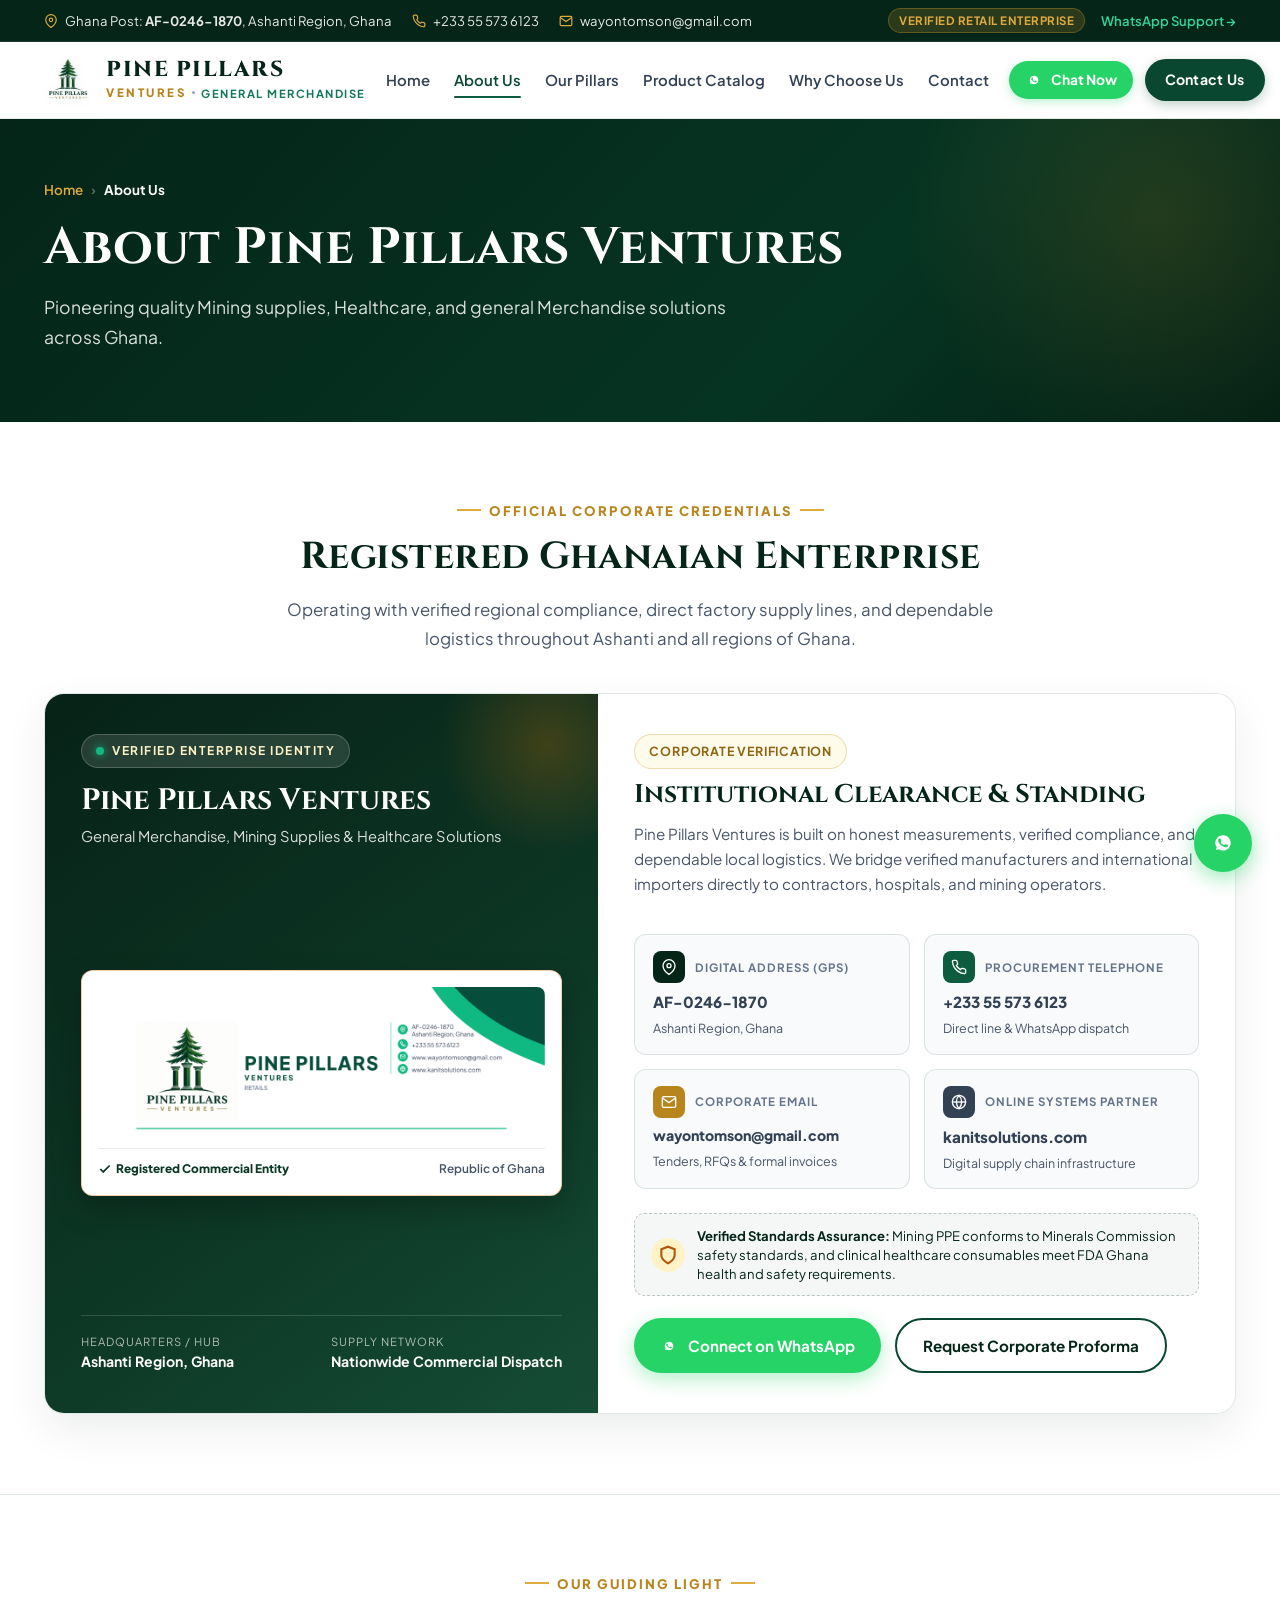
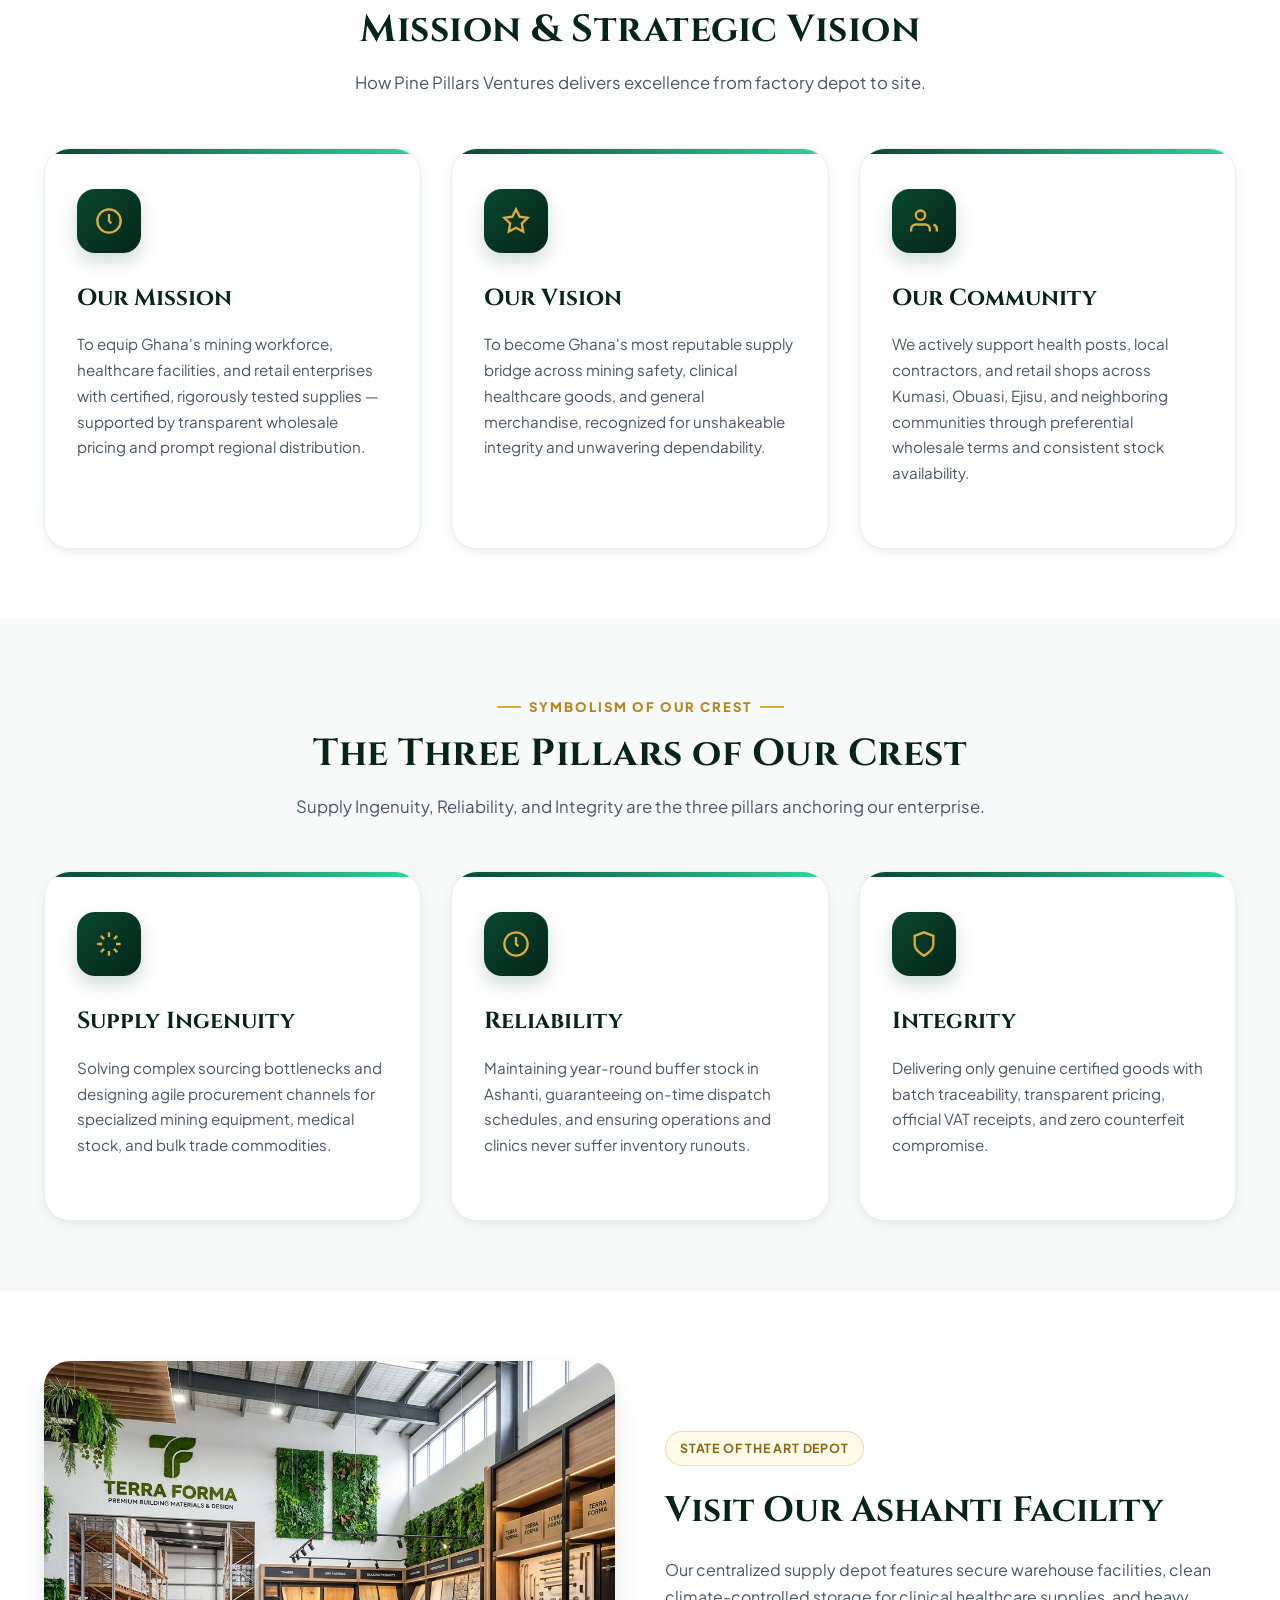
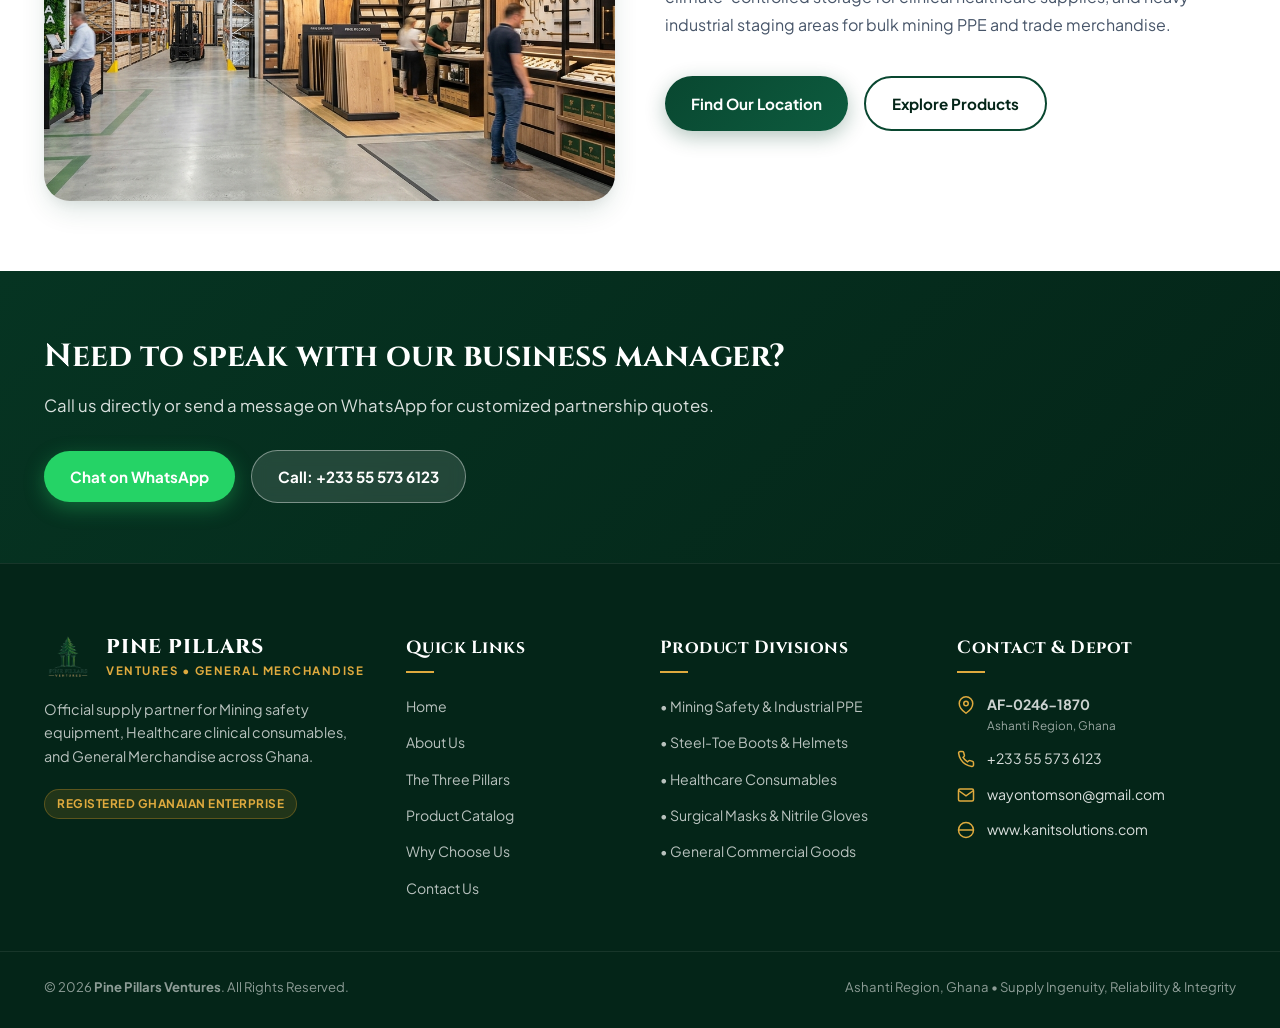
==== commit 8375c068: "refactor: update company branding details and improve mobile responsive styles across site pages" ====
--- a/about.html
+++ b/about.html
@@ -61,7 +61,7 @@
             <img src="assets/logo-transparent.png" alt="Pine Pillars" class="drawer-logo-img">
             <div>
               <strong style="font-family:var(--font-brand); color:var(--pine-900); font-size:1.1rem; display:block;">PINE PILLARS</strong>
-              <small style="color:var(--gold-600); font-weight:800; letter-spacing:1px; text-transform:uppercase; font-size:0.7rem;">VENTURES RETAIL</small>
+              <small style="color:var(--gold-600); font-weight:800; letter-spacing:1px; text-transform:uppercase; font-size:0.7rem;">GENERAL MERCHANDISE</small>
             </div>
           </div>
           <button class="drawer-close" id="drawer-close">&times;</button>
@@ -107,7 +107,7 @@
       </nav>
       <h1 class="page-hero-title">About Pine Pillars Ventures</h1>
       <p class="page-hero-subtitle">
-        Pioneering quality Minning supplies, Healthcare, and general Merchandise solutions across Ghana.
+        Pioneering quality Mining supplies, Healthcare, and general Merchandise solutions across Ghana.
       </p>
     </div>
   </section>
--- a/styles.css
+++ b/styles.css
@@ -82,6 +82,9 @@
 html {
   scroll-behavior: smooth;
   font-size: 16px;
+  overflow-x: hidden;
+  width: 100%;
+  max-width: 100%;
 }
 
 body {
@@ -91,6 +94,9 @@
   line-height: 1.65;
   -webkit-font-smoothing: antialiased;
   overflow-x: hidden;
+  width: 100%;
+  max-width: 100%;
+  position: relative;
 }
 
 img {
@@ -2512,8 +2518,62 @@
 
 /* Tablets & Mobile Navigation Breakpoint (<= 860px) */
 @media (max-width: 860px) {
+  .site-header {
+    width: 100% !important;
+    max-width: 100vw !important;
+  }
+
+  .navbar {
+    padding-top: 10px !important;
+    padding-bottom: 10px !important;
+    gap: 8px !important;
+    justify-content: space-between !important;
+    width: 100% !important;
+  }
+
+  .brand-link {
+    gap: 8px !important;
+    min-width: 0 !important;
+    flex-shrink: 1 !important;
+    overflow: hidden !important;
+  }
+
+  .brand-logo-img {
+    width: 38px !important;
+    height: 38px !important;
+    flex-shrink: 0 !important;
+  }
+
+  .brand-title {
+    font-size: 1.05rem !important;
+    line-height: 1.1 !important;
+    white-space: nowrap !important;
+  }
+
+  .brand-tagline {
+    font-size: 0.58rem !important;
+    letter-spacing: 0.5px !important;
+    white-space: nowrap !important;
+    overflow: hidden !important;
+    text-overflow: ellipsis !important;
+    max-width: 155px !important;
+    display: block !important;
+  }
+
+  .nav-actions {
+    flex-shrink: 0 !important;
+    gap: 6px !important;
+    display: flex !important;
+    align-items: center !important;
+  }
+
   .menu-toggle {
     display: flex !important;
+    width: 38px !important;
+    height: 38px !important;
+    padding: 0 !important;
+    align-items: center !important;
+    justify-content: center !important;
   }
 
   .btn-quote-header {
@@ -2521,41 +2581,48 @@
   }
 
   .btn-whatsapp-header span {
-    display: none;
+    display: none !important;
   }
 
   .btn-whatsapp-header {
-    padding: 8px 10px;
-    border-radius: 50%;
-  }
-
-  /* Off-canvas Slide Drawer */
+    width: 36px !important;
+    height: 36px !important;
+    padding: 0 !important;
+    display: inline-flex !important;
+    align-items: center !important;
+    justify-content: center !important;
+    border-radius: 50% !important;
+  }
+
+  /* Off-canvas Slide Drawer (Contained with visibility:hidden to prevent horizontal blowout) */
   .nav-links {
-    position: fixed;
-    top: 0;
-    right: 0;
-    bottom: 0;
-    width: 320px;
-    max-width: 85vw;
-    background: #ffffff;
-    flex-direction: column;
-    align-items: stretch;
-    padding: 24px 20px;
-    gap: 8px;
-    box-shadow: -10px 0 35px rgba(0, 0, 0, 0.25);
-    z-index: 999;
-    transform: translateX(110%);
-    opacity: 0;
-    pointer-events: none;
-    transition: transform 0.35s cubic-bezier(0.16, 1, 0.3, 1), opacity 0.25s ease;
-    overflow-y: auto;
-    -webkit-overflow-scrolling: touch;
+    position: fixed !important;
+    top: 0 !important;
+    right: 0 !important;
+    bottom: 0 !important;
+    width: 300px !important;
+    max-width: 85vw !important;
+    background: #ffffff !important;
+    flex-direction: column !important;
+    align-items: stretch !important;
+    padding: 24px 20px !important;
+    gap: 8px !important;
+    box-shadow: -10px 0 35px rgba(0, 0, 0, 0.25) !important;
+    z-index: 999 !important;
+    transform: translateX(105%) !important;
+    visibility: hidden !important;
+    opacity: 0 !important;
+    pointer-events: none !important;
+    transition: transform 0.35s cubic-bezier(0.16, 1, 0.3, 1), opacity 0.25s ease, visibility 0.35s ease !important;
+    overflow-y: auto !important;
+    -webkit-overflow-scrolling: touch !important;
   }
 
   .nav-links.active {
-    transform: translateX(0);
-    opacity: 1;
-    pointer-events: auto;
+    transform: translateX(0) !important;
+    visibility: visible !important;
+    opacity: 1 !important;
+    pointer-events: auto !important;
   }
 
   /* Show drawer components on mobile */
@@ -2699,13 +2766,51 @@
 /* Mobile Devices (<= 768px) */
 @media (max-width: 768px) {
   .top-bar-inner {
-    flex-direction: column;
-    align-items: flex-start;
-    gap: 6px;
+    flex-direction: column !important;
+    align-items: flex-start !important;
+    gap: 4px !important;
+    padding: 6px 0 !important;
+  }
+
+  .top-bar-info {
+    flex-direction: column !important;
+    align-items: flex-start !important;
+    gap: 4px !important;
+    width: 100% !important;
+  }
+
+  .top-bar-item {
+    font-size: 0.72rem !important;
+    white-space: normal !important;
+    word-break: break-word !important;
   }
 
   .top-bar-actions {
-    display: none;
+    display: none !important;
+  }
+
+  /* Page Hero on Mobile */
+  .page-hero {
+    padding: 40px 0 45px 0 !important;
+    width: 100% !important;
+  }
+
+  .page-hero-title {
+    font-size: clamp(1.75rem, 6vw, 2.4rem) !important;
+    word-break: break-word !important;
+    overflow-wrap: break-word !important;
+    line-height: 1.25 !important;
+  }
+
+  .page-hero-subtitle {
+    font-size: 0.95rem !important;
+    line-height: 1.6 !important;
+  }
+
+  .breadcrumbs {
+    font-size: 0.78rem !important;
+    margin-bottom: 12px !important;
+    flex-wrap: wrap !important;
   }
 
   .hero-section {
@@ -2746,36 +2851,28 @@
   }
 
   .catalog-filter-tabs {
-    justify-content: flex-start;
-    overflow-x: auto;
-    -webkit-overflow-scrolling: touch;
-    flex-wrap: nowrap;
-    padding-bottom: 10px;
-    margin-bottom: 24px;
-    scrollbar-width: none;
+    justify-content: flex-start !important;
+    overflow-x: auto !important;
+    -webkit-overflow-scrolling: touch !important;
+    flex-wrap: nowrap !important;
+    padding-bottom: 10px !important;
+    margin-bottom: 24px !important;
+    scrollbar-width: none !important;
+    width: 100% !important;
+    max-width: 100% !important;
   }
 
   .catalog-filter-tabs::-webkit-scrollbar {
-    display: none;
+    display: none !important;
   }
 
   .filter-tab {
-    white-space: nowrap;
-    padding: 8px 16px;
-    font-size: 0.84rem;
-    flex-shrink: 0;
-  }
-
-  .banner-showcase-section {
-    margin-top: 0;
-    padding: 40px 0;
-  }
-
-  .banner-info-box {
-    padding: 24px 18px;
-  }
-
-  .banner-contact-chips,
+    white-space: nowrap !important;
+    padding: 8px 16px !important;
+    font-size: 0.84rem !important;
+    flex-shrink: 0 !important;
+  }
+
   .form-row {
     grid-template-columns: 1fr;
     gap: 12px;
@@ -2793,7 +2890,7 @@
   .testimonials-section,
   .contact-section,
   .faq-section {
-    padding: 60px 0;
+    padding: 50px 0;
   }
 
   .quote-card,
@@ -2818,15 +2915,17 @@
   }
 }
 
-/* Small Phones (<= 420px) */
-@media (max-width: 420px) {
+/* Small Phones & Phablets (<= 640px) */
+@media (max-width: 640px) {
   .container {
-    padding-left: 16px;
-    padding-right: 16px;
+    padding-left: 14px !important;
+    padding-right: 14px !important;
+    width: 100% !important;
+    max-width: 100% !important;
   }
 
   .brand-title {
-    font-size: 1.15rem;
+    font-size: 1.12rem;
   }
 
   .hero-title {
@@ -2834,7 +2933,7 @@
   }
 
   .pillar-card {
-    padding: 26px 20px;
+    padding: 24px 18px;
   }
 
   .product-body {
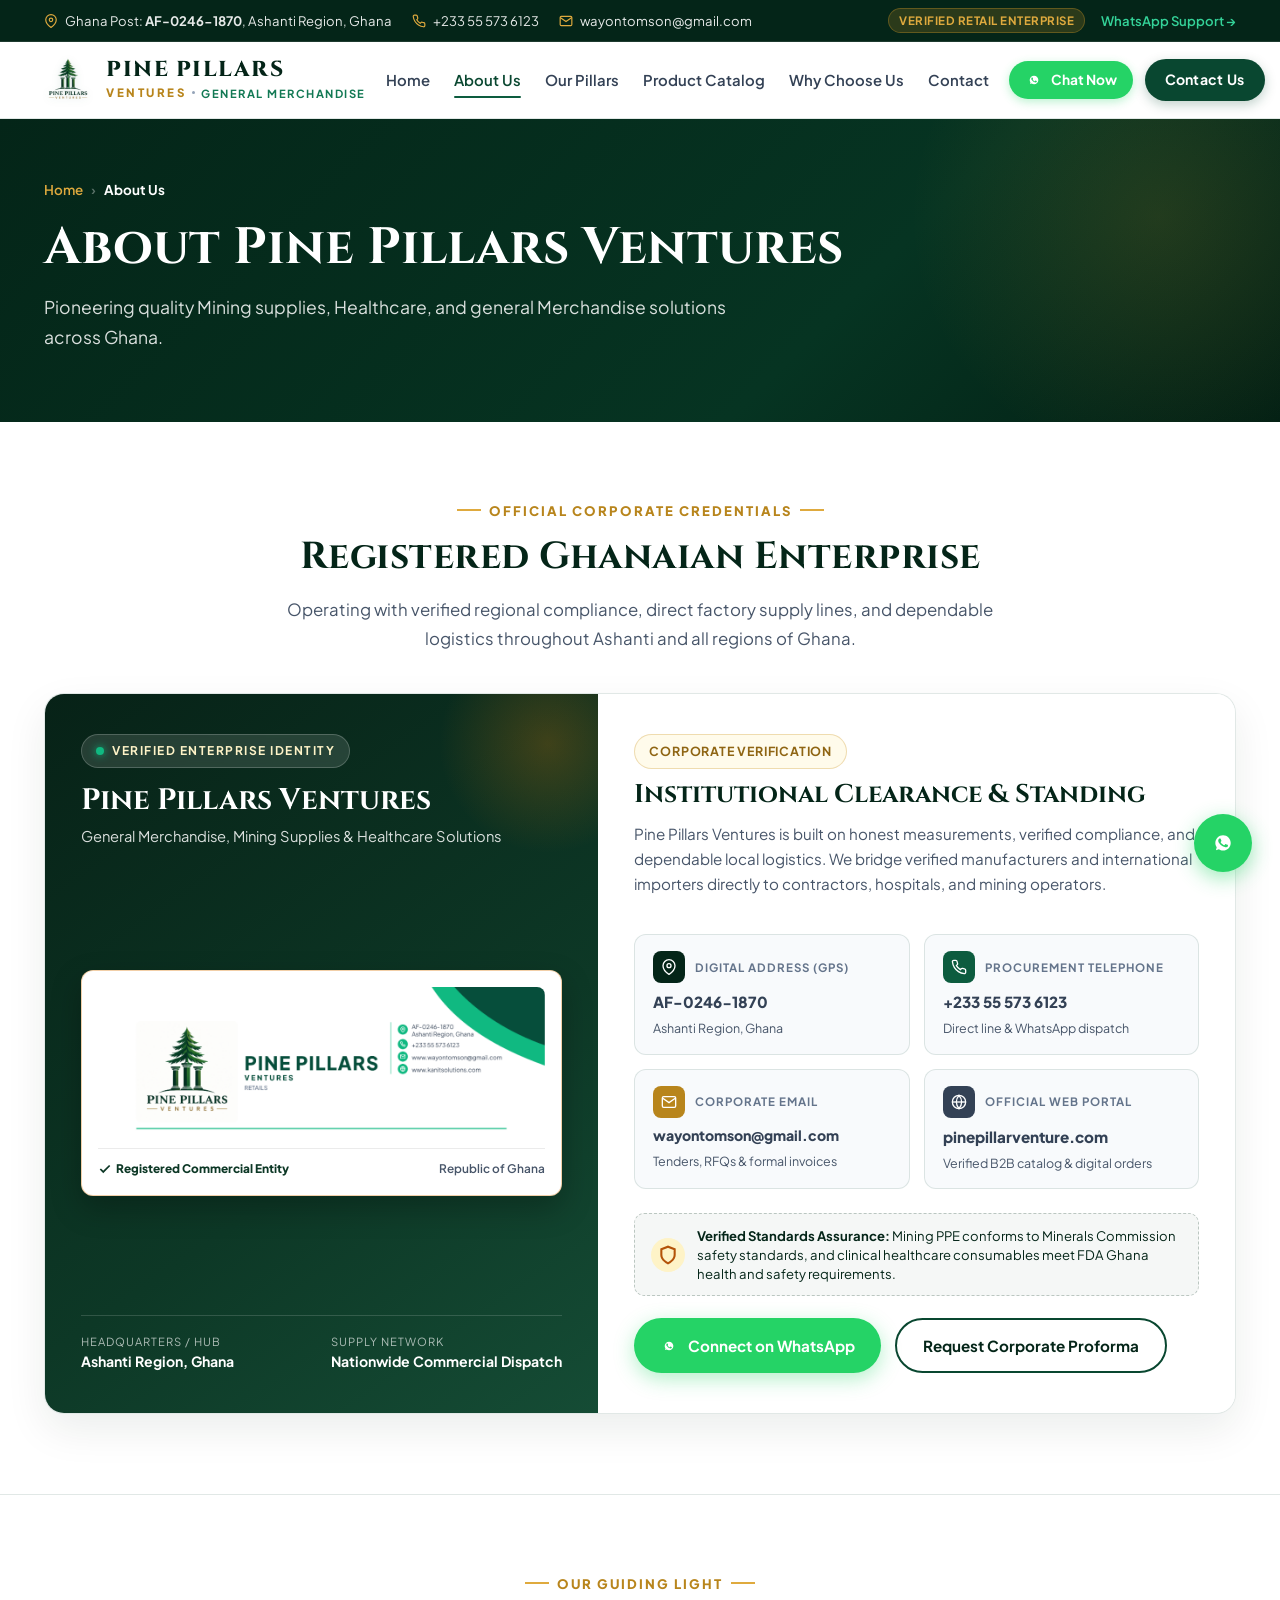
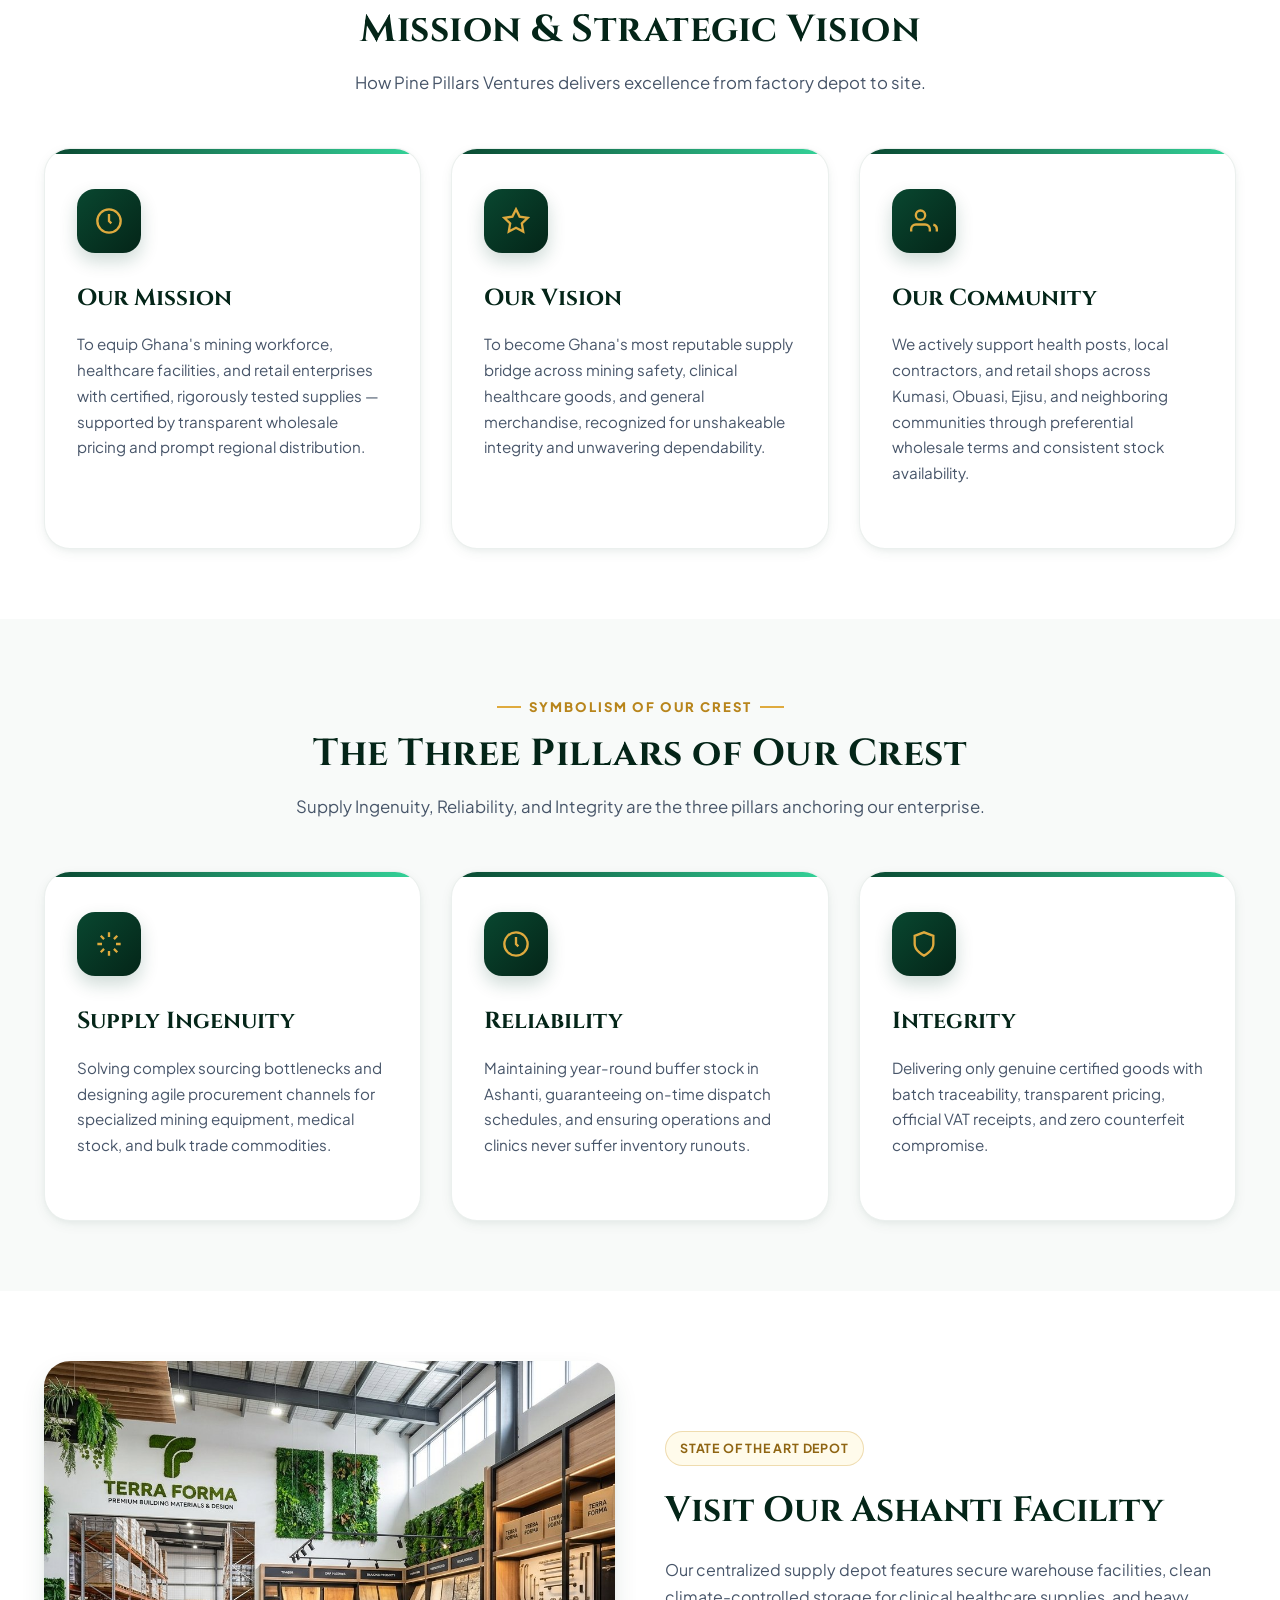
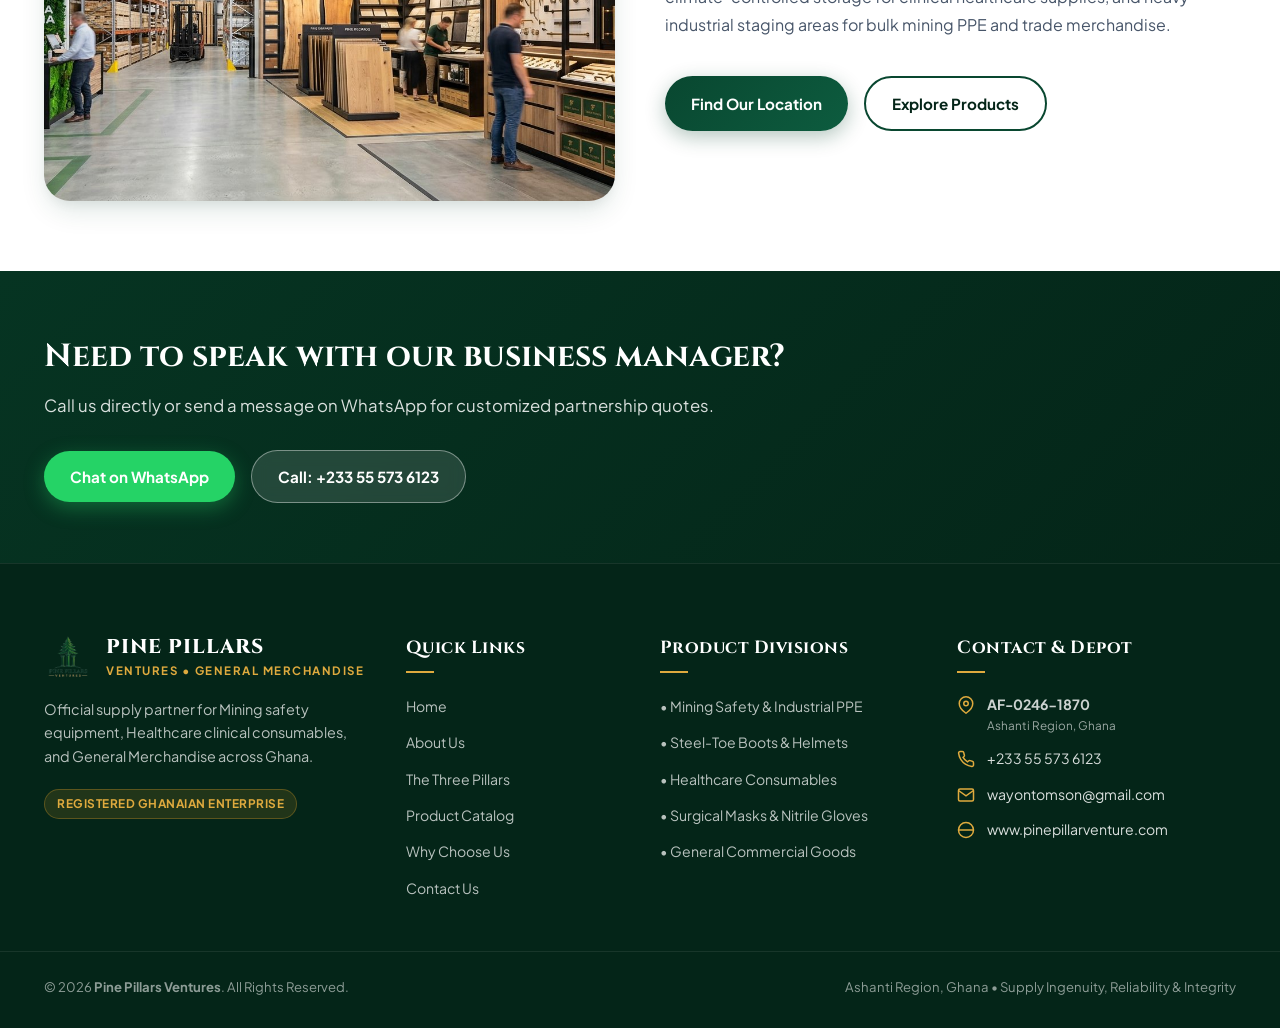
==== commit b15456e0: "feat: add product catalog items, webp image assets, and SEO metadata" ====
--- a/about.html
+++ b/about.html
@@ -4,8 +4,21 @@
   <meta charset="UTF-8">
   <meta name="viewport" content="width=device-width, initial-scale=1.0">
   <title>About Us | Pine Pillars Ventures (General Merchandise) - Ashanti Region, Ghana</title>
-  <meta name="description" content="Discover the story, mission, and leadership of Pine Pillars Ventures. Ashanti Region's premier supplier of Mining equipment, Healthcare consumables, and General Merchandise.">
+  <link rel="canonical" href="http://pinepillarventure.com/about.html">
   <link rel="icon" type="image/png" href="assets/logo-transparent.png">
+  <link rel="apple-touch-icon" href="assets/logo.jpg">
+
+  <!-- Open Graph -->
+  <meta property="og:title" content="About Us | Pine Pillars Ventures - Ashanti Region, Ghana">
+  <meta property="og:description" content="Discover the story, mission, and leadership of Pine Pillars Ventures. Ashanti Region's premier supplier of Mining equipment, Healthcare consumables, and General Merchandise.">
+  <meta property="og:image" content="assets/banner.png">
+  <meta property="og:url" content="http://pinepillarventure.com/about.html">
+  <meta property="og:type" content="website">
+
+  <!-- Preconnect to Google Fonts -->
+  <link rel="preconnect" href="https://fonts.googleapis.com">
+  <link rel="preconnect" href="https://fonts.gstatic.com" crossorigin>
+
   <link rel="stylesheet" href="styles.css">
 </head>
 <body>
@@ -60,27 +73,77 @@
           <div class="drawer-brand">
             <img src="assets/logo-transparent.png" alt="Pine Pillars" class="drawer-logo-img">
             <div>
-              <strong style="font-family:var(--font-brand); color:var(--pine-900); font-size:1.1rem; display:block;">PINE PILLARS</strong>
-              <small style="color:var(--gold-600); font-weight:800; letter-spacing:1px; text-transform:uppercase; font-size:0.7rem;">GENERAL MERCHANDISE</small>
-            </div>
-          </div>
-          <button class="drawer-close" id="drawer-close">&times;</button>
-        </div>
-
-        <a href="index.html" class="nav-link">Home</a>
-        <a href="about.html" class="nav-link active">About Us</a>
-        <a href="pillars.html" class="nav-link">Our Pillars</a>
-        <a href="catalog.html" class="nav-link">Product Catalog</a>
-        <a href="why-us.html" class="nav-link">Why Choose Us</a>
-        <a href="contact.html" class="nav-link">Contact</a>
+              <strong style="font-family:var(--font-brand); color:var(--pine-900); font-size:1.05rem; display:block; letter-spacing:0.5px;">PINE PILLARS</strong>
+              <small style="color:var(--gold-600); font-weight:800; letter-spacing:1px; text-transform:uppercase; font-size:0.68rem;">GENERAL MERCHANDISE</small>
+            </div>
+          </div>
+          <button class="drawer-close" id="drawer-close" aria-label="Close menu">&times;</button>
+        </div>
+
+        <div class="drawer-tagline-badge">
+          <span>Mining Supplies &bull; Healthcare &bull; General Goods</span>
+        </div>
+
+        <a href="index.html" class="nav-link">
+          <span class="nav-link-content">
+            <span class="nav-icon"><svg width="18" height="18" viewBox="0 0 24 24" fill="none" stroke="currentColor" stroke-width="2"><path d="M3 9l9-7 9 7v11a2 2 0 0 1-2 2H5a2 2 0 0 1-2-2z"></path><polyline points="9 22 9 12 15 12 15 22"></polyline></svg></span>
+            <span>Home</span>
+          </span>
+          <span class="nav-chevron">&rsaquo;</span>
+        </a>
+
+        <a href="about.html" class="nav-link active">
+          <span class="nav-link-content">
+            <span class="nav-icon"><svg width="18" height="18" viewBox="0 0 24 24" fill="none" stroke="currentColor" stroke-width="2"><circle cx="12" cy="12" r="10"></circle><line x1="12" y1="16" x2="12" y2="12"></line><line x1="12" y1="8" x2="12.01" y2="8"></line></svg></span>
+            <span>About Us</span>
+          </span>
+          <span class="nav-chevron">&rsaquo;</span>
+        </a>
+
+        <a href="pillars.html" class="nav-link">
+          <span class="nav-link-content">
+            <span class="nav-icon"><svg width="18" height="18" viewBox="0 0 24 24" fill="none" stroke="currentColor" stroke-width="2"><path d="M12 2L2 7l10 5 10-5-10-5zM2 17l10 5 10-5M2 12l10 5 10-5"></path></svg></span>
+            <span>Our Pillars</span>
+          </span>
+          <span class="nav-chevron">&rsaquo;</span>
+        </a>
+
+        <a href="catalog.html" class="nav-link">
+          <span class="nav-link-content">
+            <span class="nav-icon"><svg width="18" height="18" viewBox="0 0 24 24" fill="none" stroke="currentColor" stroke-width="2"><rect x="2" y="7" width="20" height="14" rx="2" ry="2"></rect><path d="M16 21V5a2 2 0 0 0-2-2h-4a2 2 0 0 0-2 2v16"></path></svg></span>
+            <span>Product Catalog</span>
+          </span>
+          <span class="nav-chevron">&rsaquo;</span>
+        </a>
+
+        <a href="why-us.html" class="nav-link">
+          <span class="nav-link-content">
+            <span class="nav-icon"><svg width="18" height="18" viewBox="0 0 24 24" fill="none" stroke="currentColor" stroke-width="2"><polygon points="12 2 15.09 8.26 22 9.27 17 14.14 18.18 21.02 12 17.77 5.82 21.02 7 14.14 2 9.27 8.91 8.26 12 2"></polygon></svg></span>
+            <span>Why Choose Us</span>
+          </span>
+          <span class="nav-chevron">&rsaquo;</span>
+        </a>
+
+        <a href="contact.html" class="nav-link">
+          <span class="nav-link-content">
+            <span class="nav-icon"><svg width="18" height="18" viewBox="0 0 24 24" fill="none" stroke="currentColor" stroke-width="2"><path d="M22 16.92v3a2 2 0 0 1-2.18 2 19.79 19.79 0 0 1-8.63-3.07 19.5 19.5 0 0 1-6-6 19.79 19.79 0 0 1-3.07-8.67A2 2 0 0 1 4.11 2h3a2 2 0 0 1 2 1.72 12.84 12.84 0 0 0 .7 2.81 2 2 0 0 1-.45 2.11L8.09 9.91a16 16 0 0 0 6 6l1.27-1.27a2 2 0 0 1 2.11-.45 12.84 12.84 0 0 0 2.81.7A2 2 0 0 1 22 16.92z"></path></svg></span>
+            <span>Contact</span>
+          </span>
+          <span class="nav-chevron">&rsaquo;</span>
+        </a>
 
         <div class="drawer-footer-actions">
-          <a href="https://wa.me/233555736123?text=Hello%20Pine%20Pillars%20Ventures%21%20I%20am%20chatting%20from%20your%20About%20page." target="_blank" rel="noopener" class="btn btn-whatsapp" style="width:100%;">
+          <a href="https://wa.me/233555736123?text=Hello%20Pine%20Pillars%20Ventures%21%20I%20am%20chatting%20from%20your%20About%20page." target="_blank" rel="noopener" class="btn btn-whatsapp">
+            <svg width="18" height="18" viewBox="0 0 24 24" fill="currentColor"><path d="M12.031 6.172c-3.181 0-5.767 2.586-5.768 5.766-.001 1.298.38 2.27 1.019 3.287l-.582 2.128 2.182-.573c.978.58 1.911.928 3.149.929 3.182 0 5.767-2.587 5.768-5.766.001-3.187-2.575-5.771-5.768-5.771zm3.392 8.244c-.144.405-.837.774-1.17.824-.312.045-.694.062-2.146-.537-1.745-.722-2.883-2.511-2.97-2.628-.088-.117-.714-.949-.714-1.809 0-.859.45-1.282.61-1.455.16-.174.348-.217.464-.217.116 0 .232.001.333.006.107.005.25-.041.391.298.145.348.493 1.202.536 1.29.043.087.072.189.014.305-.058.116-.087.188-.174.29-.087.101-.183.226-.261.305-.088.087-.179.182-.077.357.102.174.453.747.973 1.21 1.014.904 1.297.989 1.48 1.062.183.072.29-.014.398-.145.109-.131.464-.537.587-.725.123-.189.247-.16.413-.099.167.061 1.058.499 1.239.589.181.09.302.134.346.208.044.075.044.435-.1 1.84z"/></svg>
             <span>WhatsApp Us</span>
           </a>
-          <a href="tel:+233555736123" class="btn btn-primary" style="width:100%; margin-top:8px;">
+          <a href="tel:+233555736123" class="btn btn-primary">
+            <svg width="18" height="18" viewBox="0 0 24 24" fill="none" stroke="currentColor" stroke-width="2"><path d="M22 16.92v3a2 2 0 0 1-2.18 2 19.79 19.79 0 0 1-8.63-3.07 19.5 19.5 0 0 1-6-6 19.79 19.79 0 0 1-3.07-8.67A2 2 0 0 1 4.11 2h3a2 2 0 0 1 2 1.72 12.84 12.84 0 0 0 .7 2.81 2 2 0 0 1-.45 2.11L8.09 9.91a16 16 0 0 0 6 6l1.27-1.27a2 2 0 0 1 2.11-.45 12.84 12.84 0 0 0 2.81.7A2 2 0 0 1 22 16.92z"></path></svg>
             <span>Call +233 55 573 6123</span>
           </a>
+          <div class="drawer-contact-meta">
+            <small>📍 Ashanti Region, Ghana &bull; Active Supply Desk</small>
+          </div>
         </div>
       </nav>
 
@@ -207,16 +270,16 @@
               <span class="credential-tile-note">Tenders, RFQs & formal invoices</span>
             </div>
 
-            <!-- Tile 4: Systems Partner -->
+            <!-- Tile 4: Official Web Portal -->
             <div class="credential-tile-card">
               <div class="credential-tile-top">
                 <div class="credential-tile-icon" style="background: var(--slate-700);">
                   <svg viewBox="0 0 24 24" fill="none" stroke="currentColor" stroke-width="2"><circle cx="12" cy="12" r="10"></circle><line x1="2" y1="12" x2="22" y2="12"></line><path d="M12 2a15.3 15.3 0 0 1 4 10 15.3 15.3 0 0 1-4 10 15.3 15.3 0 0 1-4-10 15.3 15.3 0 0 1 4-10z"></path></svg>
                 </div>
-                <span class="credential-tile-label">Online Systems Partner</span>
+                <span class="credential-tile-label">Official Web Portal</span>
               </div>
-              <span class="credential-tile-val">kanitsolutions.com</span>
-              <span class="credential-tile-note">Digital supply chain infrastructure</span>
+              <span class="credential-tile-val">pinepillarventure.com</span>
+              <span class="credential-tile-note">Verified B2B catalog & digital orders</span>
             </div>
           </div>
 
@@ -432,7 +495,7 @@
         </div>
         <div class="footer-contact-item">
           <svg width="18" height="18" viewBox="0 0 24 24" fill="none" stroke="currentColor" stroke-width="2"><circle cx="12" cy="12" r="10"></circle><line x1="2" y1="12" x2="22" y2="12"></line></svg>
-          <a href="https://www.kanitsolutions.com" target="_blank" rel="noopener">www.kanitsolutions.com</a>
+          <a href="http://pinepillarventure.com/">www.pinepillarventure.com</a>
         </div>
       </div>
     </div>
--- a/styles.css
+++ b/styles.css
@@ -123,6 +123,29 @@
   transition: color var(--transition-fast);
 }
 
+:focus-visible {
+  outline: 2px solid var(--gold-500);
+  outline-offset: 3px;
+  border-radius: var(--radius-sm);
+}
+
+.skip-link {
+  position: absolute;
+  top: -100px;
+  left: 16px;
+  background: var(--gold-500);
+  color: var(--pine-900);
+  padding: 10px 18px;
+  font-weight: 700;
+  border-radius: var(--radius-md);
+  z-index: 99999;
+  transition: top 0.2s ease;
+}
+
+.skip-link:focus {
+  top: 16px;
+}
+
 button, input, select, textarea {
   font: inherit;
 }
@@ -355,7 +378,11 @@
 
 /* Hide drawer elements on desktop */
 .drawer-header,
+.drawer-tagline-badge,
 .drawer-footer-actions,
+.drawer-contact-meta,
+.nav-icon,
+.nav-chevron,
 .nav-overlay {
   display: none !important;
 }
@@ -2521,6 +2548,10 @@
   .site-header {
     width: 100% !important;
     max-width: 100vw !important;
+    backdrop-filter: none !important;
+    -webkit-backdrop-filter: none !important;
+    background: #ffffff !important;
+    z-index: 1002 !important;
   }
 
   .navbar {
@@ -2594,21 +2625,24 @@
     border-radius: 50% !important;
   }
 
-  /* Off-canvas Slide Drawer (Contained with visibility:hidden to prevent horizontal blowout) */
+  /* Off-canvas Slide Drawer */
   .nav-links {
+    display: flex !important;
     position: fixed !important;
     top: 0 !important;
     right: 0 !important;
     bottom: 0 !important;
-    width: 300px !important;
-    max-width: 85vw !important;
+    width: 320px !important;
+    max-width: 88vw !important;
+    height: 100vh !important;
+    height: 100dvh !important;
     background: #ffffff !important;
     flex-direction: column !important;
     align-items: stretch !important;
-    padding: 24px 20px !important;
-    gap: 8px !important;
-    box-shadow: -10px 0 35px rgba(0, 0, 0, 0.25) !important;
-    z-index: 999 !important;
+    padding: 24px 20px 24px 20px !important;
+    gap: 6px !important;
+    box-shadow: -14px 0 45px rgba(4, 37, 24, 0.28) !important;
+    z-index: 9999 !important;
     transform: translateX(105%) !important;
     visibility: hidden !important;
     opacity: 0 !important;
@@ -2619,6 +2653,7 @@
   }
 
   .nav-links.active {
+    display: flex !important;
     transform: translateX(0) !important;
     visibility: visible !important;
     opacity: 1 !important;
@@ -2631,21 +2666,26 @@
     width: 100%;
     justify-content: space-between;
     align-items: center;
-    padding-bottom: 18px;
+    padding-bottom: 14px;
     border-bottom: 1px solid var(--slate-200);
-    margin-bottom: 12px;
+    margin-bottom: 8px;
+    flex-shrink: 0;
   }
 
   .drawer-brand {
     display: flex;
     align-items: center;
-    gap: 10px;
+    gap: 12px;
   }
 
   .drawer-logo-img {
-    width: 38px;
-    height: 38px;
+    width: 42px;
+    height: 42px;
     object-fit: contain;
+    border-radius: var(--radius-sm);
+    padding: 2px;
+    background: var(--emerald-50);
+    border: 1px solid rgba(9, 71, 48, 0.12);
   }
 
   .drawer-close {
@@ -2653,30 +2693,151 @@
     height: 38px;
     border-radius: 50%;
     background: var(--slate-100);
+    border: 1px solid var(--slate-200);
     color: var(--pine-900);
-    font-size: 1.6rem;
+    font-size: 1.5rem;
     line-height: 1;
     display: flex;
     align-items: center;
     justify-content: center;
+    cursor: pointer;
+    transition: all var(--transition-fast);
+  }
+
+  .drawer-close:hover,
+  .drawer-close:active {
+    background: var(--emerald-100);
+    color: var(--pine-800);
+    transform: rotate(90deg);
+  }
+
+  .drawer-tagline-badge {
+    display: flex !important;
+    align-items: center;
+    justify-content: center;
+    gap: 6px;
+    font-size: 0.67rem !important;
+    font-weight: 700 !important;
+    text-transform: uppercase !important;
+    letter-spacing: 0.8px !important;
+    color: var(--pine-700) !important;
+    background: var(--emerald-50) !important;
+    border: 1px solid rgba(9, 71, 48, 0.12) !important;
+    padding: 6px 12px !important;
+    border-radius: var(--radius-full) !important;
+    margin-bottom: 10px !important;
+    text-align: center !important;
+    flex-shrink: 0 !important;
+  }
+
+  .nav-link {
+    font-size: 0.98rem;
+    font-weight: 600;
+    color: var(--slate-700);
+    padding: 12px 14px;
+    border-radius: var(--radius-md);
+    background: transparent;
+    border-left: 3px solid transparent;
+    display: flex;
+    align-items: center;
+    justify-content: space-between;
+    transition: all var(--transition-fast);
+    flex-shrink: 0;
+  }
+
+  .nav-link-content {
+    display: inline-flex !important;
+    align-items: center !important;
+    gap: 12px !important;
+  }
+
+  .nav-icon {
+    display: inline-flex !important;
+    align-items: center !important;
+    justify-content: center !important;
+    width: 20px !important;
+    height: 20px !important;
+    color: var(--pine-700) !important;
+    flex-shrink: 0 !important;
+  }
+
+  .nav-chevron {
+    display: inline-flex !important;
+    align-items: center !important;
+    font-size: 1.3rem !important;
+    line-height: 1 !important;
+    color: var(--slate-400) !important;
+    margin-left: auto !important;
+    transition: transform var(--transition-fast), color var(--transition-fast) !important;
+  }
+
+  .nav-link:hover {
+    background: var(--slate-50);
+    color: var(--pine-800);
+    border-left-color: var(--emerald-400);
+    transform: translateX(3px);
+  }
+
+  .nav-link:hover .nav-chevron,
+  .nav-link.active .nav-chevron {
+    color: var(--pine-700) !important;
+    transform: translateX(4px) !important;
+  }
+
+  .nav-link.active {
+    background: linear-gradient(90deg, var(--emerald-50) 0%, rgba(236, 253, 245, 0.35) 100%);
+    color: var(--pine-800);
+    font-weight: 700;
+    border-left: 3.5px solid var(--pine-700);
+  }
+
+  .nav-link::after {
+    display: none;
   }
 
   .drawer-footer-actions {
-    display: block !important;
+    display: flex !important;
+    flex-direction: column;
+    gap: 10px;
     width: 100%;
     margin-top: auto;
-    padding-top: 24px;
+    padding-top: 16px;
     border-top: 1px solid var(--slate-200);
+    flex-shrink: 0;
+  }
+
+  .drawer-footer-actions .btn {
+    width: 100%;
+    padding: 12px 18px;
+    font-size: 0.92rem;
+    font-weight: 700;
+    border-radius: var(--radius-full);
+    display: inline-flex;
+    align-items: center;
+    justify-content: center;
+    gap: 8px;
+  }
+
+  .drawer-contact-meta {
+    display: block !important;
+    text-align: center !important;
+    margin-top: 2px !important;
+  }
+
+  .drawer-contact-meta small {
+    color: var(--slate-500) !important;
+    font-size: 0.72rem !important;
+    font-weight: 600 !important;
   }
 
   .nav-overlay {
     display: block !important;
     position: fixed;
     inset: 0;
-    background: rgba(4, 37, 24, 0.65);
-    backdrop-filter: blur(4px);
-    -webkit-backdrop-filter: blur(4px);
-    z-index: 998;
+    background: rgba(4, 37, 24, 0.72);
+    backdrop-filter: blur(6px);
+    -webkit-backdrop-filter: blur(6px);
+    z-index: 9998;
     opacity: 0;
     pointer-events: none;
     transition: opacity var(--transition-normal);
@@ -2687,79 +2848,93 @@
     pointer-events: auto;
   }
 
-  .nav-link {
-    font-size: 1.05rem;
-    padding: 12px 14px;
-    border-radius: var(--radius-md);
-    border-bottom: 1px solid var(--slate-100);
-  }
-
-  .nav-link:hover,
-  .nav-link.active {
-    background: var(--emerald-50);
-    color: var(--pine-800);
-  }
-
-  .nav-link::after {
-    display: none;
+  /* Hide floating widgets and mobile bottom bar when drawer is open */
+  body.menu-open .floating-widgets,
+  body.menu-open .floating-whatsapp,
+  body:has(.nav-links.active) .floating-widgets,
+  body:has(.nav-links.active) .floating-whatsapp,
+  body.menu-open .mobile-action-bar,
+  body.menu-open .mobile-sticky-bar,
+  body:has(.nav-links.active) .mobile-action-bar,
+  body:has(.nav-links.active) .mobile-sticky-bar {
+    opacity: 0 !important;
+    pointer-events: none !important;
+    transform: translateY(24px) !important;
+    transition: opacity 0.25s ease, transform 0.25s ease !important;
   }
 
   /* Mobile bottom action bar */
-  .mobile-action-bar {
+  .mobile-action-bar,
+  .mobile-sticky-bar {
     display: flex !important;
-    position: fixed;
-    bottom: 0;
-    left: 0;
-    right: 0;
-    background: rgba(255, 255, 255, 0.98);
-    backdrop-filter: blur(16px);
-    -webkit-backdrop-filter: blur(16px);
-    border-top: 1px solid var(--border-subtle);
-    box-shadow: 0 -4px 20px rgba(0, 0, 0, 0.08);
-    z-index: 990;
-    padding: 8px 12px calc(8px + env(safe-area-inset-bottom, 0px)) 12px;
-    justify-content: space-around;
-    align-items: center;
-  }
-
-  .mob-bar-item {
-    display: flex;
-    flex-direction: column;
-    align-items: center;
-    justify-content: center;
-    gap: 3px;
-    color: var(--slate-600);
-    font-size: 0.72rem;
-    font-weight: 700;
-    padding: 6px 12px;
-    border-radius: var(--radius-md);
-    flex: 1;
-    text-align: center;
-  }
-
-  .mob-bar-item svg {
-    color: var(--pine-800);
-    width: 20px;
-    height: 20px;
-  }
-
-  .mob-bar-item.highlight-wa {
-    background: #25d366;
-    color: #ffffff;
-    border-radius: var(--radius-full);
-  }
-
-  .mob-bar-item.highlight-wa svg {
-    color: #ffffff;
+    position: fixed !important;
+    bottom: 0 !important;
+    left: 0 !important;
+    right: 0 !important;
+    background: rgba(255, 255, 255, 0.98) !important;
+    backdrop-filter: blur(16px) !important;
+    -webkit-backdrop-filter: blur(16px) !important;
+    border-top: 1px solid var(--border-subtle) !important;
+    box-shadow: 0 -4px 20px rgba(0, 0, 0, 0.08) !important;
+    z-index: 990 !important;
+    padding: 8px 12px calc(8px + env(safe-area-inset-bottom, 0px)) 12px !important;
+    justify-content: space-around !important;
+    align-items: center !important;
+    gap: 8px !important;
+  }
+
+  .mob-bar-item,
+  .mobile-sticky-btn {
+    display: flex !important;
+    flex-direction: column !important;
+    align-items: center !important;
+    justify-content: center !important;
+    gap: 3px !important;
+    color: var(--slate-600) !important;
+    font-size: 0.72rem !important;
+    font-weight: 700 !important;
+    padding: 6px 12px !important;
+    border-radius: var(--radius-md) !important;
+    flex: 1 !important;
+    text-align: center !important;
+    text-decoration: none !important;
+    transition: all var(--transition-fast) !important;
+  }
+
+  .mob-bar-item svg,
+  .mobile-sticky-btn svg {
+    color: var(--pine-800) !important;
+    width: 20px !important;
+    height: 20px !important;
+  }
+
+  .mob-bar-item.highlight-wa,
+  .mobile-sticky-btn.primary {
+    background: #25d366 !important;
+    color: #ffffff !important;
+    border-radius: var(--radius-full) !important;
+    box-shadow: 0 3px 10px rgba(37, 211, 102, 0.35) !important;
+  }
+
+  .mob-bar-item.highlight-wa svg,
+  .mobile-sticky-btn.primary svg {
+    color: #ffffff !important;
   }
 
   .floating-widgets {
-    bottom: 84px;
-    right: 18px;
+    bottom: 84px !important;
+    right: 18px !important;
+  }
+
+  .floating-whatsapp {
+    bottom: 82px !important;
+    right: 16px !important;
+    width: 50px !important;
+    height: 50px !important;
   }
 
   body {
-    padding-bottom: 70px;
+    padding-bottom: 74px !important;
   }
 }
 
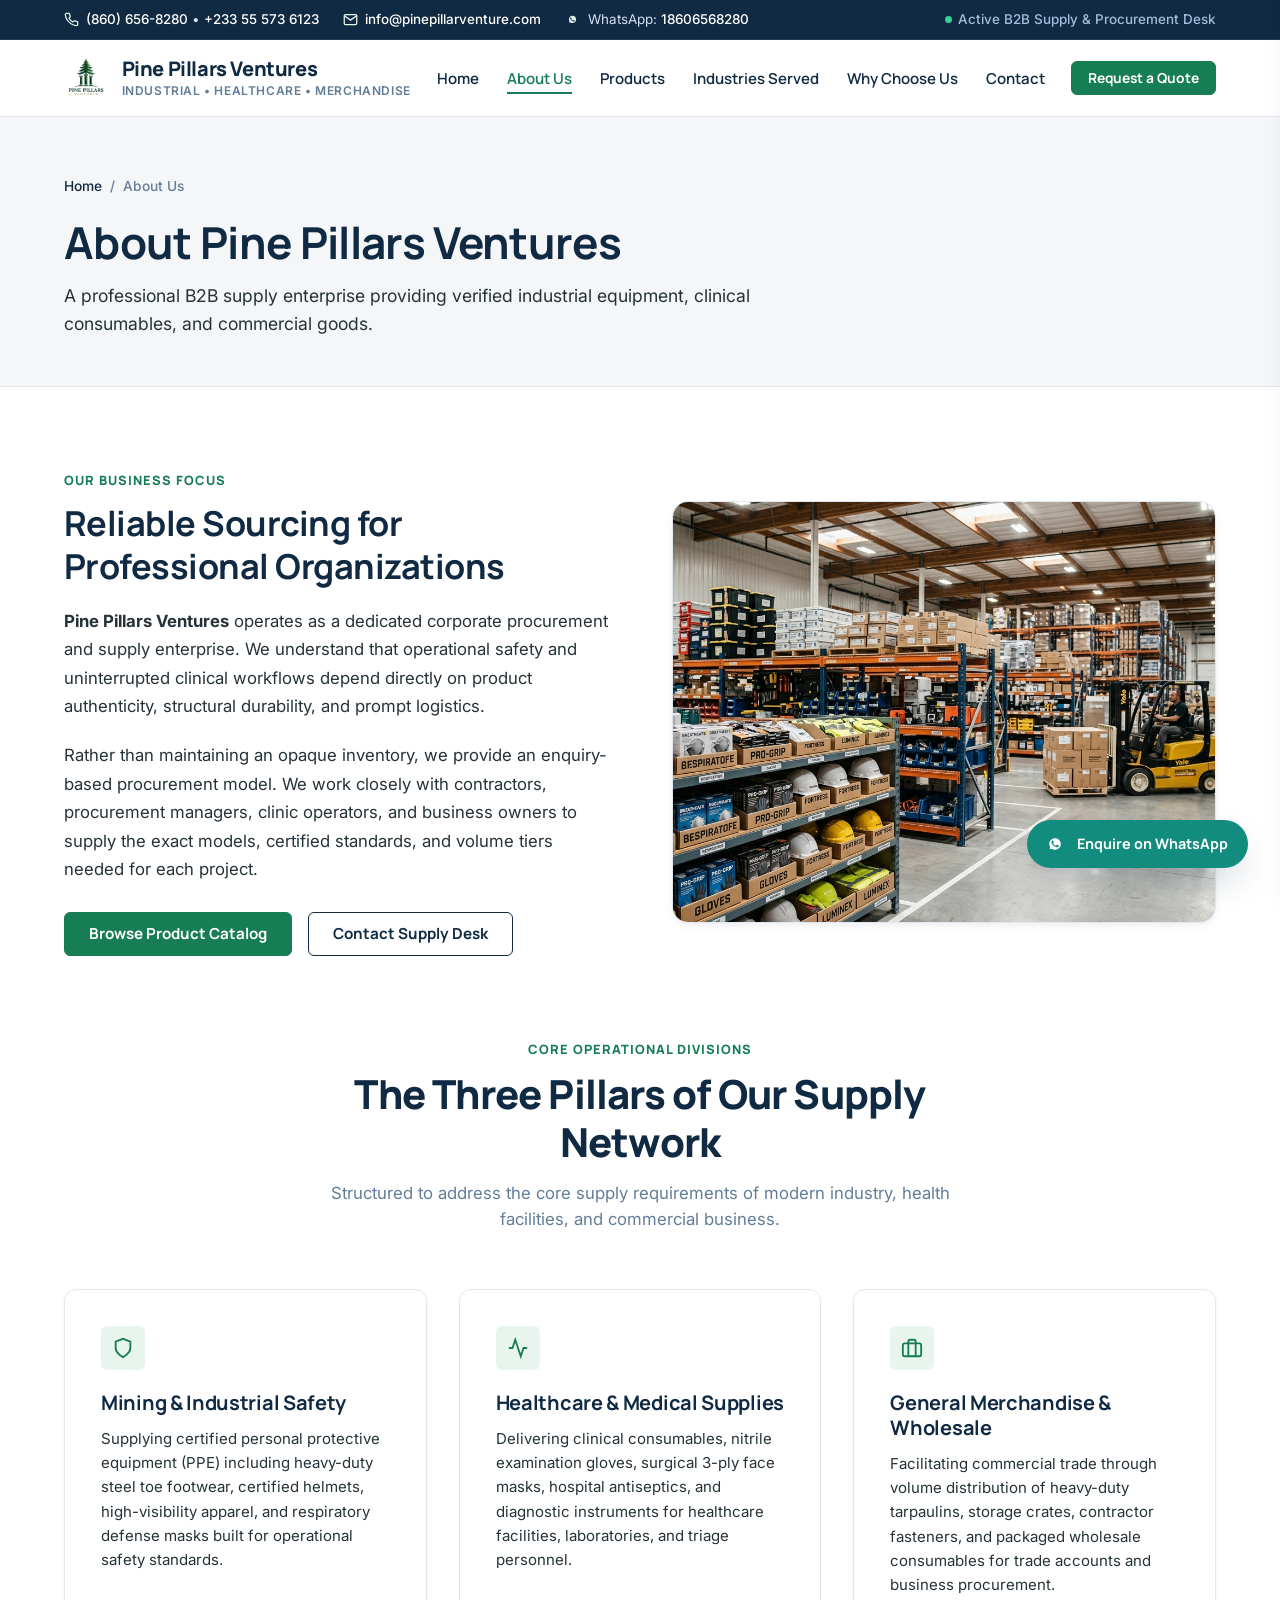
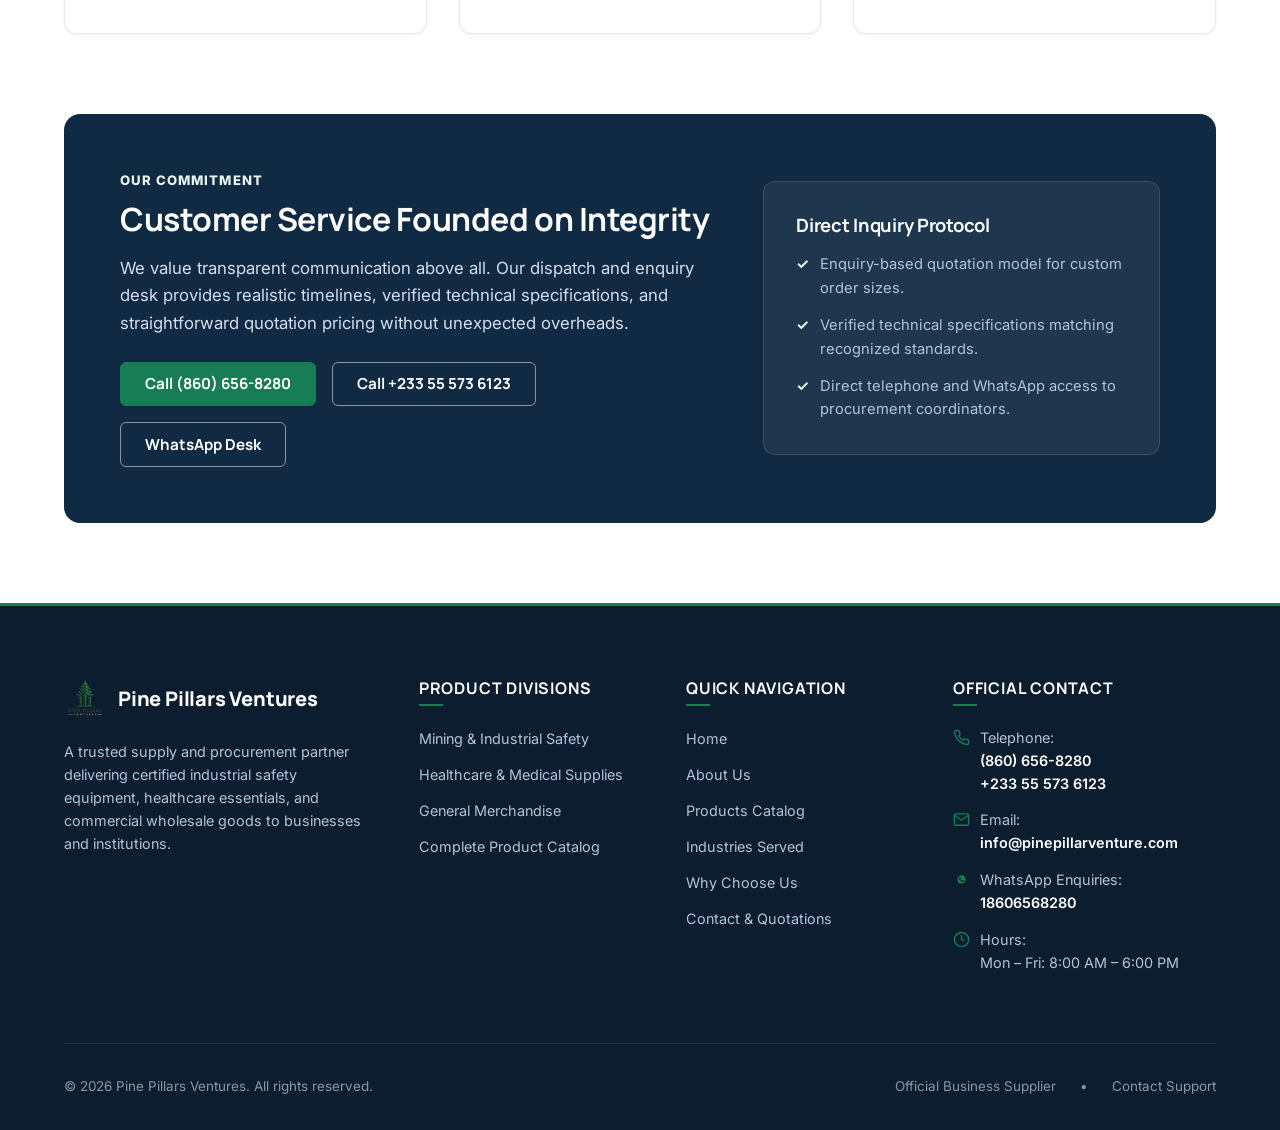
==== commit bde1daa8: "feat: add sitemap, product catalog, structured data, and contact info updates" ====
--- a/about.html
+++ b/about.html
@@ -3,537 +3,342 @@
 <head>
   <meta charset="UTF-8">
   <meta name="viewport" content="width=device-width, initial-scale=1.0">
-  <title>About Us | Pine Pillars Ventures (General Merchandise) - Ashanti Region, Ghana</title>
-  <link rel="canonical" href="http://pinepillarventure.com/about.html">
+  <title>About Us | Pine Pillars Ventures - Supply & Procurement</title>
+  <meta name="description" content="Learn about Pine Pillars Ventures, a dedicated B2B supply and procurement partner delivering certified industrial safety equipment, healthcare essentials, and general merchandise.">
+  <meta name="keywords" content="About Pine Pillars Ventures, B2B supplier, industrial safety equipment, medical consumables distribution, wholesale supply partner">
+  
+  <link rel="canonical" href="https://pinepillarventure.com/about.html">
+
+  <!-- Favicon -->
   <link rel="icon" type="image/png" href="assets/logo-transparent.png">
   <link rel="apple-touch-icon" href="assets/logo.jpg">
 
   <!-- Open Graph -->
-  <meta property="og:title" content="About Us | Pine Pillars Ventures - Ashanti Region, Ghana">
-  <meta property="og:description" content="Discover the story, mission, and leadership of Pine Pillars Ventures. Ashanti Region's premier supplier of Mining equipment, Healthcare consumables, and General Merchandise.">
-  <meta property="og:image" content="assets/banner.png">
-  <meta property="og:url" content="http://pinepillarventure.com/about.html">
+  <meta property="og:title" content="About Us | Pine Pillars Ventures">
+  <meta property="og:description" content="Dedicated to dependable sourcing, responsive customer communication, and verified product specifications.">
+  <meta property="og:image" content="assets/hero-warehouse.jpg">
+  <meta property="og:url" content="https://pinepillarventure.com/about.html">
   <meta property="og:type" content="website">
 
-  <!-- Preconnect to Google Fonts -->
+  <!-- Google Fonts Preconnect -->
   <link rel="preconnect" href="https://fonts.googleapis.com">
   <link rel="preconnect" href="https://fonts.gstatic.com" crossorigin>
 
+  <!-- Stylesheet -->
   <link rel="stylesheet" href="styles.css">
 </head>
 <body>
 
-  <!-- Top Info Bar -->
+  <!-- Accessible Skip Link -->
+  <a href="#main-content" class="skip-link">Skip to main content</a>
+
+  <!-- Top Utility Bar -->
   <div class="top-bar">
     <div class="container top-bar-inner">
-      <div class="top-bar-info">
+      <div class="top-bar-contacts">
         <div class="top-bar-item">
-          <svg viewBox="0 0 24 24" fill="none" stroke="currentColor" stroke-width="2"><path d="M21 10c0 7-9 13-9 13s-9-6-9-13a9 9 0 0 1 18 0z"></path><circle cx="12" cy="10" r="3"></circle></svg>
-          <span>Ghana Post: <strong>AF-0246-1870</strong>, Ashanti Region, Ghana</span>
+          <svg viewBox="0 0 24 24" fill="none" stroke="currentColor" stroke-width="2" aria-hidden="true"><path d="M22 16.92v3a2 2 0 0 1-2.18 2 19.79 19.79 0 0 1-8.63-3.07 19.5 19.5 0 0 1-6-6 19.79 19.79 0 0 1-3.07-8.67A2 2 0 0 1 4.11 2h3a2 2 0 0 1 2 1.72 12.84 12.84 0 0 0 .7 2.81 2 2 0 0 1-.45 2.11L8.09 9.91a16 16 0 0 0 6 6l1.27-1.27a2 2 0 0 1 2.11-.45 12.84 12.84 0 0 0 2.81.7A2 2 0 0 1 22 16.92z"/></svg>
+          <span><a href="tel:+18606568280">(860) 656-8280</a> &bull; <a href="tel:+233555736123">+233 55 573 6123</a></span>
         </div>
         <div class="top-bar-item">
-          <svg viewBox="0 0 24 24" fill="none" stroke="currentColor" stroke-width="2"><path d="M22 16.92v3a2 2 0 0 1-2.18 2 19.79 19.79 0 0 1-8.63-3.07 19.5 19.5 0 0 1-6-6 19.79 19.79 0 0 1-3.07-8.67A2 2 0 0 1 4.11 2h3a2 2 0 0 1 2 1.72 12.84 12.84 0 0 0 .7 2.81 2 2 0 0 1-.45 2.11L8.09 9.91a16 16 0 0 0 6 6l1.27-1.27a2 2 0 0 1 2.11-.45 12.84 12.84 0 0 0 2.81.7A2 2 0 0 1 22 16.92z"></path></svg>
-          <a href="tel:+233555736123">+233 55 573 6123</a>
+          <svg viewBox="0 0 24 24" fill="none" stroke="currentColor" stroke-width="2" aria-hidden="true"><path d="M4 4h16c1.1 0 2 .9 2 2v12c0 1.1-.9 2-2 2H4c-1.1 0-2-.9-2-2V6c0-1.1.9-2 2-2z"></path><polyline points="22,6 12,13 2,6"></polyline></svg>
+          <a href="mailto:info@pinepillarventure.com">info@pinepillarventure.com</a>
         </div>
         <div class="top-bar-item">
-          <svg viewBox="0 0 24 24" fill="none" stroke="currentColor" stroke-width="2"><path d="M4 4h16c1.1 0 2 .9 2 2v12c0 1.1-.9 2-2 2H4c-1.1 0-2-.9-2-2V6c0-1.1.9-2 2-2z"></path><polyline points="22,6 12,13 2,6"></polyline></svg>
-          <a href="mailto:wayontomson@gmail.com">wayontomson@gmail.com</a>
-        </div>
-      </div>
-      <div class="top-bar-actions">
-        <span class="top-badge">Verified Retail Enterprise</span>
-        <a href="https://wa.me/233555736123?text=Hello%20Pine%20Pillars%20Ventures%2C%20I%20am%20inquiring%20about%20your%20company." target="_blank" rel="noopener" class="top-link">
-          WhatsApp Support &rarr;
-        </a>
+          <svg viewBox="0 0 24 24" fill="currentColor" aria-hidden="true"><path d="M12.031 6.172c-3.181 0-5.767 2.586-5.768 5.766-.001 1.298.38 2.27 1.019 3.287l-.582 2.128 2.182-.573c.978.58 1.911.928 3.149.929 3.182 0 5.767-2.587 5.768-5.766.001-3.187-2.575-5.771-5.768-5.771zm3.392 8.244c-.144.405-.837.774-1.17.824-.312.045-.694.062-2.146-.537-1.745-.722-2.883-2.511-2.97-2.628-.088-.117-.714-.949-.714-1.809 0-.859.45-1.282.61-1.455.16-.174.348-.217.464-.217.116 0 .232.001.333.006.107.005.25-.041.391.298.145.348.493 1.202.536 1.29.043.087.072.189.014.305-.058.116-.087.188-.174.29-.087.101-.183.226-.261.305-.088.087-.179.182-.077.357.102.174.453.747.973 1.21 1.014.904 1.297.989 1.48 1.062.183.072.29-.014.398-.145.109-.131.464-.537.587-.725.123-.189.247-.16.413-.099.167.061 1.058.499 1.239.589.181.09.302.134.346.208.044.075.044.435-.1 1.84z"/></svg>
+          <span>WhatsApp: <a href="https://wa.me/18606568280" target="_blank" rel="noopener noreferrer">18606568280</a></span>
+        </div>
+      </div>
+      <div class="top-bar-badge">
+        <span class="dot" aria-hidden="true"></span>
+        <span>Active B2B Supply & Procurement Desk</span>
       </div>
     </div>
   </div>
 
-  <!-- Header & Navbar -->
-  <header class="site-header" id="header">
+  <!-- Header -->
+  <header class="site-header" id="site-header">
     <div class="container navbar">
-      <a href="index.html" class="brand-link">
-        <img src="assets/logo-transparent.png" alt="Pine Pillars Logo" class="brand-logo-img">
-        <div class="brand-text">
-          <span class="brand-title">Pine Pillars</span>
-          <div class="brand-subtitle-row">
-            <span class="brand-ventures">Ventures</span>
-            <span class="brand-dot"></span>
-            <span class="brand-retail">General Merchandise</span>
-          </div>
+      <a href="index.html" class="brand" aria-label="Pine Pillars Ventures - Return to Homepage">
+        <img src="assets/logo-transparent.png" alt="Pine Pillars Ventures Logo" class="brand-logo-img">
+        <div class="brand-text-wrap">
+          <span class="brand-name">Pine Pillars Ventures</span>
+          <span class="brand-tagline">Industrial &bull; Healthcare &bull; Merchandise</span>
         </div>
       </a>
 
-      <!-- Overlay for mobile drawer -->
-      <div class="nav-overlay" id="nav-overlay"></div>
-
-      <!-- Nav Links -->
-      <nav class="nav-links" id="nav-links">
-        <div class="drawer-header">
-          <div class="drawer-brand">
-            <img src="assets/logo-transparent.png" alt="Pine Pillars" class="drawer-logo-img">
+      <!-- Desktop Navigation Menu -->
+      <nav aria-label="Primary Navigation">
+        <ul class="nav-menu">
+          <li><a href="index.html" class="nav-link">Home</a></li>
+          <li><a href="about.html" class="nav-link active">About Us</a></li>
+          <li><a href="products.html" class="nav-link">Products</a></li>
+          <li><a href="index.html#industries" class="nav-link">Industries Served</a></li>
+          <li><a href="index.html#why-us" class="nav-link">Why Choose Us</a></li>
+          <li><a href="contact.html" class="nav-link">Contact</a></li>
+        </ul>
+      </nav>
+
+      <!-- Action Buttons -->
+      <div class="header-actions">
+        <a href="contact.html#quote-form" class="btn btn-primary btn-sm">Request a Quote</a>
+        <button class="mobile-toggle" aria-label="Toggle navigation menu" aria-expanded="false" aria-controls="mobile-drawer">
+          <svg viewBox="0 0 24 24" fill="none" stroke="currentColor" stroke-width="2.2" aria-hidden="true"><path d="M4 6h16M4 12h16M4 18h16"/></svg>
+        </button>
+      </div>
+    </div>
+  </header>
+
+  <!-- Mobile Backdrop Overlay -->
+  <div class="mobile-overlay" aria-hidden="true"></div>
+
+  <!-- Mobile Drawer -->
+  <aside class="mobile-drawer" id="mobile-drawer" aria-label="Mobile Navigation" aria-hidden="true">
+    <div class="mobile-drawer-header">
+      <div class="brand">
+        <img src="assets/logo-transparent.png" alt="Pine Pillars Ventures Logo" style="width: 36px; height: 36px;">
+        <span class="brand-name" style="font-size: 1.1rem;">Pine Pillars</span>
+      </div>
+      <button class="drawer-close" aria-label="Close navigation menu">
+        <svg width="24" height="24" viewBox="0 0 24 24" fill="none" stroke="currentColor" stroke-width="2" aria-hidden="true"><line x1="18" y1="6" x2="6" y2="18"></line><line x1="6" y1="6" x2="18" y2="18"></line></svg>
+      </button>
+    </div>
+    <ul class="mobile-nav-links">
+      <li><a href="index.html" class="mobile-nav-link">Home</a></li>
+      <li><a href="about.html" class="mobile-nav-link active">About Us</a></li>
+      <li><a href="products.html" class="mobile-nav-link">Products</a></li>
+      <li><a href="index.html#industries" class="mobile-nav-link">Industries Served</a></li>
+      <li><a href="index.html#why-us" class="mobile-nav-link">Why Choose Us</a></li>
+      <li><a href="contact.html" class="mobile-nav-link">Contact</a></li>
+    </ul>
+    <div class="mobile-drawer-footer">
+      <a href="contact.html#quote-form" class="btn btn-primary" style="width: 100%;">Request a Quote</a>
+      <a href="https://wa.me/18606568280" target="_blank" rel="noopener noreferrer" class="btn btn-whatsapp" style="width: 100%;">
+        <svg width="18" height="18" viewBox="0 0 24 24" fill="currentColor"><path d="M12.031 6.172c-3.181 0-5.767 2.586-5.768 5.766-.001 1.298.38 2.27 1.019 3.287l-.582 2.128 2.182-.573c.978.58 1.911.928 3.149.929 3.182 0 5.767-2.587 5.768-5.766.001-3.187-2.575-5.771-5.768-5.771zm3.392 8.244c-.144.405-.837.774-1.17.824-.312.045-.694.062-2.146-.537-1.745-.722-2.883-2.511-2.97-2.628-.088-.117-.714-.949-.714-1.809 0-.859.45-1.282.61-1.455.16-.174.348-.217.464-.217.116 0 .232.001.333.006.107.005.25-.041.391.298.145.348.493 1.202.536 1.29.043.087.072.189.014.305-.058.116-.087.188-.174.29-.087.101-.183.226-.261.305-.088.087-.179.182-.077.357.102.174.453.747.973 1.21 1.014.904 1.297.989 1.48 1.062.183.072.29-.014.398-.145.109-.131.464-.537.587-.725.123-.189.247-.16.413-.099.167.061 1.058.499 1.239.589.181.09.302.134.346.208.044.075.044.435-.1 1.84z"/></svg>
+        <span>WhatsApp: (860) 656-8280</span>
+      </a>
+    </div>
+  </aside>
+
+  <!-- Main Content -->
+  <main id="main-content">
+
+    <!-- Page Header -->
+    <section class="section-alt" style="padding: 3.5rem 0 3rem; border-bottom: 1px solid var(--border-light);">
+      <div class="container">
+        <div style="margin-bottom: 1rem;">
+          <span style="font-size: 0.86rem; color: var(--color-charcoal-muted); font-weight: 500;">
+            <a href="index.html" style="color: var(--color-navy);">Home</a> &nbsp;/&nbsp; <span>About Us</span>
+          </span>
+        </div>
+        <h1 style="font-size: clamp(2rem, 3.5vw, 2.75rem); color: var(--color-navy); margin-bottom: 0.75rem;">
+          About Pine Pillars Ventures
+        </h1>
+        <p style="font-size: 1.1rem; color: var(--color-charcoal); max-width: 720px; margin: 0;">
+          A professional B2B supply enterprise providing verified industrial equipment, clinical consumables, and commercial goods.
+        </p>
+      </div>
+    </section>
+
+    <!-- Editorial Story & Core Mission -->
+    <section class="section">
+      <div class="container">
+        <div class="editorial-grid">
+          <div>
+            <span class="section-label">OUR BUSINESS FOCUS</span>
+            <h2 style="font-size: clamp(1.55rem, 5vw, 2.15rem); color: var(--color-navy); margin-bottom: 1.25rem;">
+              Reliable Sourcing for Professional Organizations
+            </h2>
+            <p style="font-size: 1.05rem; line-height: 1.7; color: var(--color-charcoal); margin-bottom: 1.25rem;">
+              <strong>Pine Pillars Ventures</strong> operates as a dedicated corporate procurement and supply enterprise. We understand that operational safety and uninterrupted clinical workflows depend directly on product authenticity, structural durability, and prompt logistics.
+            </p>
+            <p style="font-size: 1.05rem; line-height: 1.7; color: var(--color-charcoal); margin-bottom: 1.75rem;">
+              Rather than maintaining an opaque inventory, we provide an enquiry-based procurement model. We work closely with contractors, procurement managers, clinic operators, and business owners to supply the exact models, certified standards, and volume tiers needed for each project.
+            </p>
+            <div style="display: flex; gap: 1rem; flex-wrap: wrap;">
+              <a href="products.html" class="btn btn-primary">Browse Product Catalog</a>
+              <a href="contact.html" class="btn btn-outline">Contact Supply Desk</a>
+            </div>
+          </div>
+          <div>
+            <div class="hero-image-card">
+              <img src="assets/hero-warehouse.jpg" alt="Pine Pillars warehouse distribution and organized inventory" style="width: 100%; height: 420px; object-fit: cover;">
+            </div>
+          </div>
+        </div>
+
+        <!-- Three Primary Supply Pillars -->
+        <div style="margin-bottom: 5rem;">
+          <div class="section-header">
+            <span class="section-label">CORE OPERATIONAL DIVISIONS</span>
+            <h2 class="section-title">The Three Pillars of Our Supply Network</h2>
+            <p class="section-subtitle">
+              Structured to address the core supply requirements of modern industry, health facilities, and commercial business.
+            </p>
+          </div>
+
+          <div class="divisions-grid">
+            <div style="background: var(--color-white); border: 1px solid var(--border-light); border-radius: var(--radius-md); padding: 2.25rem; box-shadow: var(--shadow-subtle);">
+              <div class="trust-icon-box" style="margin-bottom: 1.25rem;" aria-hidden="true">
+                <svg viewBox="0 0 24 24" fill="none" stroke="currentColor" stroke-width="2"><path d="M12 22s8-4 8-10V5l-8-3-8 3v7c0 6 8 10 8 10z"></path></svg>
+              </div>
+              <h3 style="font-size: 1.25rem; color: var(--color-navy); margin-bottom: 0.75rem;">Mining & Industrial Safety</h3>
+              <p style="font-size: 0.94rem; color: var(--color-charcoal); line-height: 1.6; margin: 0;">
+                Supplying certified personal protective equipment (PPE) including heavy-duty steel toe footwear, certified helmets, high-visibility apparel, and respiratory defense masks built for operational safety standards.
+              </p>
+            </div>
+
+            <div style="background: var(--color-white); border: 1px solid var(--border-light); border-radius: var(--radius-md); padding: 2.25rem; box-shadow: var(--shadow-subtle);">
+              <div class="trust-icon-box" style="margin-bottom: 1.25rem;" aria-hidden="true">
+                <svg viewBox="0 0 24 24" fill="none" stroke="currentColor" stroke-width="2"><path d="M22 12h-4l-3 9L9 3l-3 9H2"></path></svg>
+              </div>
+              <h3 style="font-size: 1.25rem; color: var(--color-navy); margin-bottom: 0.75rem;">Healthcare & Medical Supplies</h3>
+              <p style="font-size: 0.94rem; color: var(--color-charcoal); line-height: 1.6; margin: 0;">
+                Delivering clinical consumables, nitrile examination gloves, surgical 3-ply face masks, hospital antiseptics, and diagnostic instruments for healthcare facilities, laboratories, and triage personnel.
+              </p>
+            </div>
+
+            <div style="background: var(--color-white); border: 1px solid var(--border-light); border-radius: var(--radius-md); padding: 2.25rem; box-shadow: var(--shadow-subtle);">
+              <div class="trust-icon-box" style="margin-bottom: 1.25rem;" aria-hidden="true">
+                <svg viewBox="0 0 24 24" fill="none" stroke="currentColor" stroke-width="2"><rect x="2" y="7" width="20" height="14" rx="2" ry="2"></rect><path d="M16 21V5a2 2 0 0 0-2-2h-4a2 2 0 0 0-2 2v16"></path></svg>
+              </div>
+              <h3 style="font-size: 1.25rem; color: var(--color-navy); margin-bottom: 0.75rem;">General Merchandise & Wholesale</h3>
+              <p style="font-size: 0.94rem; color: var(--color-charcoal); line-height: 1.6; margin: 0;">
+                Facilitating commercial trade through volume distribution of heavy-duty tarpaulins, storage crates, contractor fasteners, and packaged wholesale consumables for trade accounts and business procurement.
+              </p>
+            </div>
+          </div>
+        </div>
+
+        <!-- Commitment to Customer Service -->
+        <div class="commitment-banner">
+          <div>
+            <span style="color: var(--color-pale-green); font-size: 0.82rem; font-weight: 800; text-transform: uppercase; letter-spacing: 0.08em; display: block; margin-bottom: 0.5rem;">
+              OUR COMMITMENT
+            </span>
+            <h2 style="font-size: clamp(1.5rem, 5vw, 2rem); color: var(--color-white); margin-bottom: 1rem;">
+              Customer Service Founded on Integrity
+            </h2>
+            <p style="color: #D3DFEE; font-size: 1.05rem; line-height: 1.65; margin-bottom: 1.5rem;">
+              We value transparent communication above all. Our dispatch and enquiry desk provides realistic timelines, verified technical specifications, and straightforward quotation pricing without unexpected overheads.
+            </p>
+            <div style="display: flex; gap: 1rem; flex-wrap: wrap;">
+              <a href="tel:+18606568280" class="btn btn-primary">Call (860) 656-8280</a>
+              <a href="tel:+233555736123" class="btn btn-outline-white">Call +233 55 573 6123</a>
+              <a href="https://wa.me/18606568280" target="_blank" rel="noopener noreferrer" class="btn btn-outline-white">WhatsApp Desk</a>
+            </div>
+          </div>
+          <div style="background: rgba(255, 255, 255, 0.06); border: 1px solid rgba(255, 255, 255, 0.12); border-radius: var(--radius-md); padding: 2rem;">
+            <h4 style="color: var(--color-white); font-size: 1.15rem; margin-bottom: 1rem;">Direct Inquiry Protocol</h4>
+            <ul style="list-style: none; padding: 0; margin: 0; display: flex; flex-direction: column; gap: 0.85rem; font-size: 0.92rem; color: #B0C4DE;">
+              <li style="display: flex; gap: 0.65rem;">
+                <span style="color: var(--color-pale-green); font-weight: 700;">&check;</span>
+                <span>Enquiry-based quotation model for custom order sizes.</span>
+              </li>
+              <li style="display: flex; gap: 0.65rem;">
+                <span style="color: var(--color-pale-green); font-weight: 700;">&check;</span>
+                <span>Verified technical specifications matching recognized standards.</span>
+              </li>
+              <li style="display: flex; gap: 0.65rem;">
+                <span style="color: var(--color-pale-green); font-weight: 700;">&check;</span>
+                <span>Direct telephone and WhatsApp access to procurement coordinators.</span>
+              </li>
+            </ul>
+          </div>
+        </div>
+
+      </div>
+    </section>
+
+  </main>
+
+  <!-- Floating WhatsApp Button -->
+  <a href="https://wa.me/18606568280?text=Hello%20Pine%20Pillars%20Ventures%2C%20I%20would%20like%20to%20enquire%20about%20your%20company%20and%20products." target="_blank" rel="noopener noreferrer" class="floating-whatsapp" aria-label="Enquire on WhatsApp with Pine Pillars Ventures">
+    <svg viewBox="0 0 24 24" fill="currentColor" aria-hidden="true"><path d="M12.031 6.172c-3.181 0-5.767 2.586-5.768 5.766-.001 1.298.38 2.27 1.019 3.287l-.582 2.128 2.182-.573c.978.58 1.911.928 3.149.929 3.182 0 5.767-2.587 5.768-5.766.001-3.187-2.575-5.771-5.768-5.771zm3.392 8.244c-.144.405-.837.774-1.17.824-.312.045-.694.062-2.146-.537-1.745-.722-2.883-2.511-2.97-2.628-.088-.117-.714-.949-.714-1.809 0-.859.45-1.282.61-1.455.16-.174.348-.217.464-.217.116 0 .232.001.333.006.107.005.25-.041.391.298.145.348.493 1.202.536 1.29.043.087.072.189.014.305-.058.116-.087.188-.174.29-.087.101-.183.226-.261.305-.088.087-.179.182-.077.357.102.174.453.747.973 1.21 1.014.904 1.297.989 1.48 1.062.183.072.29-.014.398-.145.109-.131.464-.537.587-.725.123-.189.247-.16.413-.099.167.061 1.058.499 1.239.589.181.09.302.134.346.208.044.075.044.435-.1 1.84z"/></svg>
+    <span>Enquire on WhatsApp</span>
+  </a>
+
+  <!-- Footer -->
+  <footer class="site-footer">
+    <div class="container">
+      <div class="footer-grid">
+        <div class="footer-brand">
+          <div class="footer-logo-row">
+            <img src="assets/logo-transparent.png" alt="Pine Pillars Ventures Logo" class="footer-logo-img">
+            <span class="footer-brand-name">Pine Pillars Ventures</span>
+          </div>
+          <p class="footer-intro">
+            A trusted supply and procurement partner delivering certified industrial safety equipment, healthcare essentials, and commercial wholesale goods to businesses and institutions.
+          </p>
+        </div>
+        <div>
+          <h3 class="footer-title">Product Divisions</h3>
+          <ul class="footer-links">
+            <li><a href="products.html?category=mining">Mining & Industrial Safety</a></li>
+            <li><a href="products.html?category=healthcare">Healthcare & Medical Supplies</a></li>
+            <li><a href="products.html?category=general">General Merchandise</a></li>
+            <li><a href="products.html">Complete Product Catalog</a></li>
+          </ul>
+        </div>
+        <div>
+          <h3 class="footer-title">Quick Navigation</h3>
+          <ul class="footer-links">
+            <li><a href="index.html">Home</a></li>
+            <li><a href="about.html">About Us</a></li>
+            <li><a href="products.html">Products Catalog</a></li>
+            <li><a href="index.html#industries">Industries Served</a></li>
+            <li><a href="index.html#why-us">Why Choose Us</a></li>
+            <li><a href="contact.html">Contact & Quotations</a></li>
+          </ul>
+        </div>
+        <div>
+          <h3 class="footer-title">Official Contact</h3>
+          <div class="footer-contact-item">
+            <svg viewBox="0 0 24 24" fill="none" stroke="currentColor" stroke-width="2" aria-hidden="true"><path d="M22 16.92v3a2 2 0 0 1-2.18 2 19.79 19.79 0 0 1-8.63-3.07 19.5 19.5 0 0 1-6-6 19.79 19.79 0 0 1-3.07-8.67A2 2 0 0 1 4.11 2h3a2 2 0 0 1 2 1.72 12.84 12.84 0 0 0 .7 2.81 2 2 0 0 1-.45 2.11L8.09 9.91a16 16 0 0 0 6 6l1.27-1.27a2 2 0 0 1 2.11-.45 12.84 12.84 0 0 0 2.81.7A2 2 0 0 1 22 16.92z"/></svg>
             <div>
-              <strong style="font-family:var(--font-brand); color:var(--pine-900); font-size:1.05rem; display:block; letter-spacing:0.5px;">PINE PILLARS</strong>
-              <small style="color:var(--gold-600); font-weight:800; letter-spacing:1px; text-transform:uppercase; font-size:0.68rem;">GENERAL MERCHANDISE</small>
-            </div>
-          </div>
-          <button class="drawer-close" id="drawer-close" aria-label="Close menu">&times;</button>
-        </div>
-
-        <div class="drawer-tagline-badge">
-          <span>Mining Supplies &bull; Healthcare &bull; General Goods</span>
-        </div>
-
-        <a href="index.html" class="nav-link">
-          <span class="nav-link-content">
-            <span class="nav-icon"><svg width="18" height="18" viewBox="0 0 24 24" fill="none" stroke="currentColor" stroke-width="2"><path d="M3 9l9-7 9 7v11a2 2 0 0 1-2 2H5a2 2 0 0 1-2-2z"></path><polyline points="9 22 9 12 15 12 15 22"></polyline></svg></span>
-            <span>Home</span>
-          </span>
-          <span class="nav-chevron">&rsaquo;</span>
-        </a>
-
-        <a href="about.html" class="nav-link active">
-          <span class="nav-link-content">
-            <span class="nav-icon"><svg width="18" height="18" viewBox="0 0 24 24" fill="none" stroke="currentColor" stroke-width="2"><circle cx="12" cy="12" r="10"></circle><line x1="12" y1="16" x2="12" y2="12"></line><line x1="12" y1="8" x2="12.01" y2="8"></line></svg></span>
-            <span>About Us</span>
-          </span>
-          <span class="nav-chevron">&rsaquo;</span>
-        </a>
-
-        <a href="pillars.html" class="nav-link">
-          <span class="nav-link-content">
-            <span class="nav-icon"><svg width="18" height="18" viewBox="0 0 24 24" fill="none" stroke="currentColor" stroke-width="2"><path d="M12 2L2 7l10 5 10-5-10-5zM2 17l10 5 10-5M2 12l10 5 10-5"></path></svg></span>
-            <span>Our Pillars</span>
-          </span>
-          <span class="nav-chevron">&rsaquo;</span>
-        </a>
-
-        <a href="catalog.html" class="nav-link">
-          <span class="nav-link-content">
-            <span class="nav-icon"><svg width="18" height="18" viewBox="0 0 24 24" fill="none" stroke="currentColor" stroke-width="2"><rect x="2" y="7" width="20" height="14" rx="2" ry="2"></rect><path d="M16 21V5a2 2 0 0 0-2-2h-4a2 2 0 0 0-2 2v16"></path></svg></span>
-            <span>Product Catalog</span>
-          </span>
-          <span class="nav-chevron">&rsaquo;</span>
-        </a>
-
-        <a href="why-us.html" class="nav-link">
-          <span class="nav-link-content">
-            <span class="nav-icon"><svg width="18" height="18" viewBox="0 0 24 24" fill="none" stroke="currentColor" stroke-width="2"><polygon points="12 2 15.09 8.26 22 9.27 17 14.14 18.18 21.02 12 17.77 5.82 21.02 7 14.14 2 9.27 8.91 8.26 12 2"></polygon></svg></span>
-            <span>Why Choose Us</span>
-          </span>
-          <span class="nav-chevron">&rsaquo;</span>
-        </a>
-
-        <a href="contact.html" class="nav-link">
-          <span class="nav-link-content">
-            <span class="nav-icon"><svg width="18" height="18" viewBox="0 0 24 24" fill="none" stroke="currentColor" stroke-width="2"><path d="M22 16.92v3a2 2 0 0 1-2.18 2 19.79 19.79 0 0 1-8.63-3.07 19.5 19.5 0 0 1-6-6 19.79 19.79 0 0 1-3.07-8.67A2 2 0 0 1 4.11 2h3a2 2 0 0 1 2 1.72 12.84 12.84 0 0 0 .7 2.81 2 2 0 0 1-.45 2.11L8.09 9.91a16 16 0 0 0 6 6l1.27-1.27a2 2 0 0 1 2.11-.45 12.84 12.84 0 0 0 2.81.7A2 2 0 0 1 22 16.92z"></path></svg></span>
-            <span>Contact</span>
-          </span>
-          <span class="nav-chevron">&rsaquo;</span>
-        </a>
-
-        <div class="drawer-footer-actions">
-          <a href="https://wa.me/233555736123?text=Hello%20Pine%20Pillars%20Ventures%21%20I%20am%20chatting%20from%20your%20About%20page." target="_blank" rel="noopener" class="btn btn-whatsapp">
-            <svg width="18" height="18" viewBox="0 0 24 24" fill="currentColor"><path d="M12.031 6.172c-3.181 0-5.767 2.586-5.768 5.766-.001 1.298.38 2.27 1.019 3.287l-.582 2.128 2.182-.573c.978.58 1.911.928 3.149.929 3.182 0 5.767-2.587 5.768-5.766.001-3.187-2.575-5.771-5.768-5.771zm3.392 8.244c-.144.405-.837.774-1.17.824-.312.045-.694.062-2.146-.537-1.745-.722-2.883-2.511-2.97-2.628-.088-.117-.714-.949-.714-1.809 0-.859.45-1.282.61-1.455.16-.174.348-.217.464-.217.116 0 .232.001.333.006.107.005.25-.041.391.298.145.348.493 1.202.536 1.29.043.087.072.189.014.305-.058.116-.087.188-.174.29-.087.101-.183.226-.261.305-.088.087-.179.182-.077.357.102.174.453.747.973 1.21 1.014.904 1.297.989 1.48 1.062.183.072.29-.014.398-.145.109-.131.464-.537.587-.725.123-.189.247-.16.413-.099.167.061 1.058.499 1.239.589.181.09.302.134.346.208.044.075.044.435-.1 1.84z"/></svg>
-            <span>WhatsApp Us</span>
-          </a>
-          <a href="tel:+233555736123" class="btn btn-primary">
-            <svg width="18" height="18" viewBox="0 0 24 24" fill="none" stroke="currentColor" stroke-width="2"><path d="M22 16.92v3a2 2 0 0 1-2.18 2 19.79 19.79 0 0 1-8.63-3.07 19.5 19.5 0 0 1-6-6 19.79 19.79 0 0 1-3.07-8.67A2 2 0 0 1 4.11 2h3a2 2 0 0 1 2 1.72 12.84 12.84 0 0 0 .7 2.81 2 2 0 0 1-.45 2.11L8.09 9.91a16 16 0 0 0 6 6l1.27-1.27a2 2 0 0 1 2.11-.45 12.84 12.84 0 0 0 2.81.7A2 2 0 0 1 22 16.92z"></path></svg>
-            <span>Call +233 55 573 6123</span>
-          </a>
-          <div class="drawer-contact-meta">
-            <small>📍 Ashanti Region, Ghana &bull; Active Supply Desk</small>
-          </div>
-        </div>
-      </nav>
-
-      <div class="nav-actions">
-        <a href="https://wa.me/233555736123?text=Hello%20Pine%20Pillars%20Ventures%21" target="_blank" rel="noopener" class="btn-whatsapp-header">
-          <svg width="18" height="18" viewBox="0 0 24 24" fill="currentColor"><path d="M12.031 6.172c-3.181 0-5.767 2.586-5.768 5.766-.001 1.298.38 2.27 1.019 3.287l-.582 2.128 2.182-.573c.978.58 1.911.928 3.149.929 3.182 0 5.767-2.587 5.768-5.766.001-3.187-2.575-5.771-5.768-5.771zm3.392 8.244c-.144.405-.837.774-1.17.824-.312.045-.694.062-2.146-.537-1.745-.722-2.883-2.511-2.97-2.628-.088-.117-.714-.949-.714-1.809 0-.859.45-1.282.61-1.455.16-.174.348-.217.464-.217.116 0 .232.001.333.006.107.005.25-.041.391.298.145.348.493 1.202.536 1.29.043.087.072.189.014.305-.058.116-.087.188-.174.29-.087.101-.183.226-.261.305-.088.087-.179.182-.077.357.102.174.453.747.973 1.21 1.014.904 1.297.989 1.48 1.062.183.072.29-.014.398-.145.109-.131.464-.537.587-.725.123-.189.247-.16.413-.099.167.061 1.058.499 1.239.589.181.09.302.134.346.208.044.075.044.435-.1 1.84z"/></svg>
-          <span>Chat Now</span>
-        </a>
-        <a href="contact.html" class="btn-quote-header">Contact Us</a>
-        <button class="menu-toggle" id="menu-toggle" aria-label="Toggle navigation">
-          <svg width="24" height="24" viewBox="0 0 24 24" fill="none" stroke="currentColor" stroke-width="2"><path d="M4 6h16M4 12h16M4 18h16"/></svg>
-        </button>
-      </div>
-    </div>
-  </header>
-
-  <!-- Page Hero -->
-  <section class="page-hero">
-    <div class="container">
-      <nav class="breadcrumbs" aria-label="Breadcrumb">
-        <a href="index.html">Home</a>
-        <span class="breadcrumb-sep">&rsaquo;</span>
-        <span class="breadcrumb-current">About Us</span>
-      </nav>
-      <h1 class="page-hero-title">About Pine Pillars Ventures</h1>
-      <p class="page-hero-subtitle">
-        Pioneering quality Mining supplies, Healthcare, and general Merchandise solutions across Ghana.
-      </p>
-    </div>
-  </section>
-
-  <!-- Official Credentials & Enterprise Showcase -->
-  <section class="credentials-showcase-section">
-    <div class="container">
-      <div class="section-header" style="margin-bottom: 40px;">
-        <span class="section-tagline">Official Corporate Credentials</span>
-        <h2 class="section-title">Registered Ghanaian Enterprise</h2>
-        <p class="section-desc">
-          Operating with verified regional compliance, direct factory supply lines, and dependable logistics throughout Ashanti and all regions of Ghana.
-        </p>
-      </div>
-
-      <div class="credentials-showcase-card">
-        <!-- Left Column: Branded Certificate & Identity Plate -->
-        <div class="credentials-identity-pane">
-          <div class="identity-pane-header">
-            <span class="identity-security-pill">
-              <span class="identity-security-dot"></span>
-              Verified Enterprise Identity
-            </span>
-            <h3 class="identity-pane-title">Pine Pillars Ventures</h3>
-            <p class="identity-pane-subtitle">General Merchandise, Mining Supplies & Healthcare Solutions</p>
-          </div>
-
-          <div class="identity-frame-wrapper">
-            <img src="assets/banner.png" alt="Pine Pillars Ventures Corporate Identity Plate" class="identity-banner-graphic">
-            <div class="identity-verification-tag">
-              <span class="verified-flag">
-                <svg width="14" height="14" viewBox="0 0 24 24" fill="none" stroke="currentColor" stroke-width="3"><polyline points="20 6 9 17 4 12"></polyline></svg>
-                Registered Commercial Entity
-              </span>
-              <span>Republic of Ghana</span>
-            </div>
-          </div>
-
-          <div class="identity-pane-footer">
-            <div class="identity-meta-item">
-              <span class="identity-meta-label">Headquarters / Hub</span>
-              <span class="identity-meta-val">Ashanti Region, Ghana</span>
-            </div>
-            <div class="identity-meta-item">
-              <span class="identity-meta-label">Supply Network</span>
-              <span class="identity-meta-val">Nationwide Commercial Dispatch</span>
-            </div>
-          </div>
-        </div>
-
-        <!-- Right Column: Verification & Contact Matrix -->
-        <div class="credentials-data-pane">
-          <div class="credentials-data-header">
-            <span class="badge badge-gold" style="width: fit-content; margin-bottom: 10px;">Corporate Verification</span>
-            <h3 style="font-family: var(--font-brand); font-size: 1.6rem; color: var(--pine-900); margin-bottom: 10px; line-height: 1.25;">
-              Institutional Clearance & Standing
-            </h3>
-            <p class="credentials-data-lead">
-              Pine Pillars Ventures is built on honest measurements, verified compliance, and dependable local logistics. We bridge verified manufacturers and international importers directly to contractors, hospitals, and mining operators.
-            </p>
-          </div>
-
-          <div class="credentials-tiles-grid">
-            <!-- Tile 1: Digital Address -->
-            <div class="credential-tile-card">
-              <div class="credential-tile-top">
-                <div class="credential-tile-icon">
-                  <svg viewBox="0 0 24 24" fill="none" stroke="currentColor" stroke-width="2"><path d="M21 10c0 7-9 13-9 13s-9-6-9-13a9 9 0 0 1 18 0z"></path><circle cx="12" cy="10" r="3"></circle></svg>
-                </div>
-                <span class="credential-tile-label">Digital Address (GPS)</span>
-              </div>
-              <span class="credential-tile-val">AF-0246-1870</span>
-              <span class="credential-tile-note">Ashanti Region, Ghana</span>
-            </div>
-
-            <!-- Tile 2: Telephone -->
-            <div class="credential-tile-card">
-              <div class="credential-tile-top">
-                <div class="credential-tile-icon" style="background: var(--pine-700);">
-                  <svg viewBox="0 0 24 24" fill="none" stroke="currentColor" stroke-width="2"><path d="M22 16.92v3a2 2 0 0 1-2.18 2 19.79 19.79 0 0 1-8.63-3.07 19.5 19.5 0 0 1-6-6 19.79 19.79 0 0 1-3.07-8.67A2 2 0 0 1 4.11 2h3a2 2 0 0 1 2 1.72 12.84 12.84 0 0 0 .7 2.81 2 2 0 0 1-.45 2.11L8.09 9.91a16 16 0 0 0 6 6l1.27-1.27a2 2 0 0 1 2.11-.45 12.84 12.84 0 0 0 2.81.7A2 2 0 0 1 22 16.92z"></path></svg>
-                </div>
-                <span class="credential-tile-label">Procurement Telephone</span>
-              </div>
-              <span class="credential-tile-val">+233 55 573 6123</span>
-              <span class="credential-tile-note">Direct line & WhatsApp dispatch</span>
-            </div>
-
-            <!-- Tile 3: Official Email -->
-            <div class="credential-tile-card">
-              <div class="credential-tile-top">
-                <div class="credential-tile-icon" style="background: var(--gold-600);">
-                  <svg viewBox="0 0 24 24" fill="none" stroke="currentColor" stroke-width="2"><path d="M4 4h16c1.1 0 2 .9 2 2v12c0 1.1-.9 2-2 2H4c-1.1 0-2-.9-2-2V6c0-1.1.9-2 2-2z"></path><polyline points="22,6 12,13 2,6"></polyline></svg>
-                </div>
-                <span class="credential-tile-label">Corporate Email</span>
-              </div>
-              <span class="credential-tile-val" style="font-size: 0.88rem;">wayontomson@gmail.com</span>
-              <span class="credential-tile-note">Tenders, RFQs & formal invoices</span>
-            </div>
-
-            <!-- Tile 4: Official Web Portal -->
-            <div class="credential-tile-card">
-              <div class="credential-tile-top">
-                <div class="credential-tile-icon" style="background: var(--slate-700);">
-                  <svg viewBox="0 0 24 24" fill="none" stroke="currentColor" stroke-width="2"><circle cx="12" cy="12" r="10"></circle><line x1="2" y1="12" x2="22" y2="12"></line><path d="M12 2a15.3 15.3 0 0 1 4 10 15.3 15.3 0 0 1-4 10 15.3 15.3 0 0 1-4-10 15.3 15.3 0 0 1 4-10z"></path></svg>
-                </div>
-                <span class="credential-tile-label">Official Web Portal</span>
-              </div>
-              <span class="credential-tile-val">pinepillarventure.com</span>
-              <span class="credential-tile-note">Verified B2B catalog & digital orders</span>
-            </div>
-          </div>
-
-          <!-- Compliance Certification -->
-          <div class="credentials-compliance-box">
-            <div class="compliance-seal-icon">
-              <svg width="20" height="20" viewBox="0 0 24 24" fill="none" stroke="currentColor" stroke-width="2.5"><path d="M12 22s8-4 8-10V5l-8-3-8 3v7c0 6 8 10 8 10z"></path></svg>
-            </div>
-            <div class="compliance-text">
-              <strong>Verified Standards Assurance:</strong> Mining PPE conforms to Minerals Commission safety standards, and clinical healthcare consumables meet FDA Ghana health and safety requirements.
-            </div>
-          </div>
-
-          <!-- Action CTA Bar -->
-          <div class="credentials-action-bar">
-            <a href="https://wa.me/233555736123?text=Hello%20Pine%20Pillars%20Ventures%2C%20I%20am%20inquiring%20about%20your%20registered%20supply%20services." target="_blank" rel="noopener" class="btn btn-whatsapp">
-              <svg width="18" height="18" viewBox="0 0 24 24" fill="currentColor"><path d="M12.031 6.172c-3.181 0-5.767 2.586-5.768 5.766-.001 1.298.38 2.27 1.019 3.287l-.582 2.128 2.182-.573c.978.58 1.911.928 3.149.929 3.182 0 5.767-2.587 5.768-5.766.001-3.187-2.575-5.771-5.768-5.771zm3.392 8.244c-.144.405-.837.774-1.17.824-.312.045-.694.062-2.146-.537-1.745-.722-2.883-2.511-2.97-2.628-.088-.117-.714-.949-.714-1.809 0-.859.45-1.282.61-1.455.16-.174.348-.217.464-.217.116 0 .232.001.333.006.107.005.25-.041.391.298.145.348.493 1.202.536 1.29.043.087.072.189.014.305-.058.116-.087.188-.174.29-.087.101-.183.226-.261.305-.088.087-.179.182-.077.357.102.174.453.747.973 1.21 1.014.904 1.297.989 1.48 1.062.183.072.29-.014.398-.145.109-.131.464-.537.587-.725.123-.189.247-.16.413-.099.167.061 1.058.499 1.239.589.181.09.302.134.346.208.044.075.044.435-.1 1.84z"/></svg>
-              <span>Connect on WhatsApp</span>
-            </a>
-            <a href="contact.html" class="btn btn-outline">
-              <span>Request Corporate Proforma</span>
-            </a>
-          </div>
-        </div>
-      </div>
-    </div>
-  </section>
-
-  <!-- Vision, Mission & Values -->
-  <section style="padding: 70px 0; background: #ffffff;">
-    <div class="container">
-      <div class="section-header">
-        <span class="section-tagline">Our Guiding Light</span>
-        <h2 class="section-title">Mission & Strategic Vision</h2>
-        <p class="section-desc">How Pine Pillars Ventures delivers excellence from factory depot to site.</p>
-      </div>
-
-      <div class="pillars-grid">
-        <div class="pillar-card">
-          <div class="pillar-icon-box">
-            <svg width="28" height="28" viewBox="0 0 24 24" fill="none" stroke="currentColor" stroke-width="2"><circle cx="12" cy="12" r="10"></circle><polyline points="12 6 12 12 14 14"></polyline></svg>
-          </div>
-          <h3 class="pillar-title">Our Mission</h3>
-          <p class="pillar-desc">
-            To equip Ghana's mining workforce, healthcare facilities, and retail enterprises with certified, rigorously tested supplies — supported by transparent wholesale pricing and prompt regional distribution.
-          </p>
-        </div>
-
-        <div class="pillar-card">
-          <div class="pillar-icon-box">
-            <svg width="28" height="28" viewBox="0 0 24 24" fill="none" stroke="currentColor" stroke-width="2"><polygon points="12 2 15.09 8.26 22 9.27 17 14.14 18.18 21.02 12 17.77 5.82 21.02 7 14.14 2 9.27 8.91 8.26 12 2"></polygon></svg>
-          </div>
-          <h3 class="pillar-title">Our Vision</h3>
-          <p class="pillar-desc">
-            To become Ghana's most reputable supply bridge across mining safety, clinical healthcare goods, and general merchandise, recognized for unshakeable integrity and unwavering dependability.
-          </p>
-        </div>
-
-        <div class="pillar-card">
-          <div class="pillar-icon-box">
-            <svg width="28" height="28" viewBox="0 0 24 24" fill="none" stroke="currentColor" stroke-width="2"><path d="M17 21v-2a4 4 0 0 0-4-4H5a4 4 0 0 0-4 4v2"></path><circle cx="9" cy="7" r="4"></circle><path d="M23 21v-2a4 4 0 0 0-3-3.87"></path></svg>
-          </div>
-          <h3 class="pillar-title">Our Community</h3>
-          <p class="pillar-desc">
-            We actively support health posts, local contractors, and retail shops across Kumasi, Obuasi, Ejisu, and neighboring communities through preferential wholesale terms and consistent stock availability.
-          </p>
-        </div>
-      </div>
-    </div>
-  </section>
-
-  <!-- The Three Pillars Section -->
-  <section style="padding: 70px 0; background: var(--bg-page);">
-    <div class="container">
-      <div class="section-header">
-        <span class="section-tagline">Symbolism of Our Crest</span>
-        <h2 class="section-title">The Three Pillars of Our Crest</h2>
-        <p class="section-desc">Supply Ingenuity, Reliability, and Integrity are the three pillars anchoring our enterprise.</p>
-      </div>
-
-      <div class="pillars-grid">
-        <div class="pillar-card" style="background:#ffffff;">
-          <div class="pillar-icon-box">
-            <svg width="28" height="28" viewBox="0 0 24 24" fill="none" stroke="currentColor" stroke-width="2"><path d="M12 2v4M12 18v4M4.93 4.93l2.83 2.83M16.24 16.24l2.83 2.83M2 12h4M18 12h4M4.93 19.07l2.83-2.83M16.24 7.76l2.83-2.83"></path></svg>
-          </div>
-          <h3 class="pillar-title">Supply Ingenuity</h3>
-          <p class="pillar-desc">Solving complex sourcing bottlenecks and designing agile procurement channels for specialized mining equipment, medical stock, and bulk trade commodities.</p>
-        </div>
-
-        <div class="pillar-card" style="background:#ffffff;">
-          <div class="pillar-icon-box">
-            <svg width="28" height="28" viewBox="0 0 24 24" fill="none" stroke="currentColor" stroke-width="2"><circle cx="12" cy="12" r="10"></circle><polyline points="12 6 12 12 14 14"></polyline></svg>
-          </div>
-          <h3 class="pillar-title">Reliability</h3>
-          <p class="pillar-desc">Maintaining year-round buffer stock in Ashanti, guaranteeing on-time dispatch schedules, and ensuring operations and clinics never suffer inventory runouts.</p>
-        </div>
-
-        <div class="pillar-card" style="background:#ffffff;">
-          <div class="pillar-icon-box">
-            <svg width="28" height="28" viewBox="0 0 24 24" fill="none" stroke="currentColor" stroke-width="2"><path d="M12 22s8-4 8-10V5l-8-3-8 3v7c0 6 8 10 8 10z"></path></svg>
-          </div>
-          <h3 class="pillar-title">Integrity</h3>
-          <p class="pillar-desc">Delivering only genuine certified goods with batch traceability, transparent pricing, official VAT receipts, and zero counterfeit compromise.</p>
-        </div>
-      </div>
-    </div>
-  </section>
-
-  <!-- Showroom Showcase Section -->
-  <section style="padding: 70px 0; background: #ffffff;">
-    <div class="container">
-      <div class="features-split">
-        <div class="features-img-frame">
-          <img src="assets/showroom.jpg" alt="Pine Pillars Depots" class="features-img">
-        </div>
-        <div class="features-list">
-          <span class="badge badge-gold" style="width:fit-content;">State of the Art Depot</span>
-          <h2 style="font-family:var(--font-brand); font-size:2.2rem; color:var(--pine-900); line-height:1.2;">
-            Visit Our Ashanti Facility
-          </h2>
-          <p style="color:var(--slate-600); line-height:1.7;">
-            Our centralized supply depot features secure warehouse facilities, clean climate-controlled storage for clinical healthcare supplies, and heavy industrial staging areas for bulk mining PPE and trade merchandise.
-          </p>
-          <div style="display:flex; gap:16px; margin-top:14px; flex-wrap:wrap;">
-            <a href="contact.html" class="btn btn-primary">Find Our Location</a>
-            <a href="catalog.html" class="btn btn-outline">Explore Products</a>
-          </div>
-        </div>
-      </div>
-    </div>
-  </section>
-
-  <!-- CTA Banner -->
-  <section class="cta-banner-strip">
-    <div class="container cta-banner-inner">
-      <div class="cta-banner-text">
-        <h3>Need to speak with our business manager?</h3>
-        <p>Call us directly or send a message on WhatsApp for customized partnership quotes.</p>
-      </div>
-      <div class="cta-banner-buttons">
-        <a href="https://wa.me/233555736123?text=Hello%20Pine%20Pillars%20Ventures%2C%20I%20would%20like%20to%20inquire%20about%20a%20partnership." target="_blank" rel="noopener" class="btn btn-whatsapp">
-          <span>Chat on WhatsApp</span>
-        </a>
-        <a href="tel:+233555736123" class="btn btn-outline-white">
-          <span>Call: +233 55 573 6123</span>
-        </a>
-      </div>
-    </div>
-  </section>
-
-  <!-- Footer -->
-    <footer class="site-footer">
-    <div class="container footer-grid">
-      <!-- Footer Col 1: Brand Info -->
-      <div class="footer-col">
-        <div class="footer-brand">
-          <img src="assets/logo-transparent.png" alt="Pine Pillars Logo" class="footer-logo-img">
-          <div>
-            <span class="footer-brand-title">Pine Pillars</span>
-            <span class="footer-brand-sub">Ventures &bull; General Merchandise</span>
-          </div>
-        </div>
-        <p class="footer-desc">
-          Official supply partner for Mining safety equipment, Healthcare clinical consumables, and General Merchandise across Ghana.
-        </p>
-        <div class="footer-badge">
-          <span>Registered Ghanaian Enterprise</span>
-        </div>
-      </div>
-
-      <!-- Footer Col 2: Quick Links -->
-      <div class="footer-col">
-        <h4 class="footer-heading">Quick Links</h4>
-        <ul class="footer-links">
-          <li><a href="index.html">Home</a></li>
-          <li><a href="about.html">About Us</a></li>
-          <li><a href="pillars.html">The Three Pillars</a></li>
-          <li><a href="catalog.html">Product Catalog</a></li>
-          <li><a href="why-us.html">Why Choose Us</a></li>
-          <li><a href="contact.html">Contact Us</a></li>
-        </ul>
-      </div>
-
-      <!-- Footer Col 3: Product Divisions -->
-      <div class="footer-col">
-        <h4 class="footer-heading">Product Divisions</h4>
-        <ul class="footer-links">
-          <li><a href="catalog.html">&bull; Mining Safety & Industrial PPE</a></li>
-          <li><a href="catalog.html">&bull; Steel-Toe Boots & Helmets</a></li>
-          <li><a href="catalog.html">&bull; Healthcare Consumables</a></li>
-          <li><a href="catalog.html">&bull; Surgical Masks & Nitrile Gloves</a></li>
-          <li><a href="catalog.html">&bull; General Commercial Goods</a></li>
-        </ul>
-      </div>
-
-      <!-- Footer Col 4: Contact & Depot -->
-      <div class="footer-col">
-        <h4 class="footer-heading">Contact & Depot</h4>
-        <div class="footer-contact-item">
-          <svg width="18" height="18" viewBox="0 0 24 24" fill="none" stroke="currentColor" stroke-width="2"><path d="M21 10c0 7-9 13-9 13s-9-6-9-13a9 9 0 0 1 18 0z"></path><circle cx="12" cy="10" r="3"></circle></svg>
-          <div>
-            <strong>AF-0246-1870</strong>
-            <small style="display:block; color:rgba(255,255,255,0.6);">Ashanti Region, Ghana</small>
-          </div>
-        </div>
-        <div class="footer-contact-item">
-          <svg width="18" height="18" viewBox="0 0 24 24" fill="none" stroke="currentColor" stroke-width="2"><path d="M22 16.92v3a2 2 0 0 1-2.18 2 19.79 19.79 0 0 1-8.63-3.07 19.5 19.5 0 0 1-6-6 19.79 19.79 0 0 1-3.07-8.67A2 2 0 0 1 4.11 2h3a2 2 0 0 1 2 1.72 12.84 12.84 0 0 0 .7 2.81 2 2 0 0 1-.45 2.11L8.09 9.91a16 16 0 0 0 6 6l1.27-1.27a2 2 0 0 1 2.11-.45 12.84 12.84 0 0 0 2.81.7A2 2 0 0 1 22 16.92z"></path></svg>
-          <a href="tel:+233555736123">+233 55 573 6123</a>
-        </div>
-        <div class="footer-contact-item">
-          <svg width="18" height="18" viewBox="0 0 24 24" fill="none" stroke="currentColor" stroke-width="2"><path d="M4 4h16c1.1 0 2 .9 2 2v12c0 1.1-.9 2-2 2H4c-1.1 0-2-.9-2-2V6c0-1.1.9-2 2-2z"></path><polyline points="22,6 12,13 2,6"></polyline></svg>
-          <a href="mailto:wayontomson@gmail.com">wayontomson@gmail.com</a>
-        </div>
-        <div class="footer-contact-item">
-          <svg width="18" height="18" viewBox="0 0 24 24" fill="none" stroke="currentColor" stroke-width="2"><circle cx="12" cy="12" r="10"></circle><line x1="2" y1="12" x2="22" y2="12"></line></svg>
-          <a href="http://pinepillarventure.com/">www.pinepillarventure.com</a>
-        </div>
-      </div>
-    </div>
-
-    <!-- Bottom Copyright Bar -->
-    <div class="footer-bottom">
-      <div class="container footer-bottom-inner">
-        <p>&copy; 2026 <strong>Pine Pillars Ventures</strong>. All Rights Reserved.</p>
-        <p>Ashanti Region, Ghana &bull; Supply Ingenuity, Reliability & Integrity</p>
+              <span>Telephone:</span><br>
+              <a href="tel:+18606568280">(860) 656-8280</a><br>
+              <a href="tel:+233555736123">+233 55 573 6123</a>
+            </div>
+          </div>
+          <div class="footer-contact-item">
+            <svg viewBox="0 0 24 24" fill="none" stroke="currentColor" stroke-width="2" aria-hidden="true"><path d="M4 4h16c1.1 0 2 .9 2 2v12c0 1.1-.9 2-2 2H4c-1.1 0-2-.9-2-2V6c0-1.1.9-2 2-2z"></path><polyline points="22,6 12,13 2,6"></polyline></svg>
+            <div>
+              <span>Email:</span><br>
+              <a href="mailto:info@pinepillarventure.com">info@pinepillarventure.com</a>
+            </div>
+          </div>
+          <div class="footer-contact-item">
+            <svg viewBox="0 0 24 24" fill="currentColor" aria-hidden="true"><path d="M12.031 6.172c-3.181 0-5.767 2.586-5.768 5.766-.001 1.298.38 2.27 1.019 3.287l-.582 2.128 2.182-.573c.978.58 1.911.928 3.149.929 3.182 0 5.767-2.587 5.768-5.766.001-3.187-2.575-5.771-5.768-5.771zm3.392 8.244c-.144.405-.837.774-1.17.824-.312.045-.694.062-2.146-.537-1.745-.722-2.883-2.511-2.97-2.628-.088-.117-.714-.949-.714-1.809 0-.859.45-1.282.61-1.455.16-.174.348-.217.464-.217.116 0 .232.001.333.006.107.005.25-.041.391.298.145.348.493 1.202.536 1.29.043.087.072.189.014.305-.058.116-.087.188-.174.29-.087.101-.183.226-.261.305-.088.087-.179.182-.077.357.102.174.453.747.973 1.21 1.014.904 1.297.989 1.48 1.062.183.072.29-.014.398-.145.109-.131.464-.537.587-.725.123-.189.247-.16.413-.099.167.061 1.058.499 1.239.589.181.09.302.134.346.208.044.075.044.435-.1 1.84z"/></svg>
+            <div>
+              <span>WhatsApp Enquiries:</span><br>
+              <a href="https://wa.me/18606568280" target="_blank" rel="noopener noreferrer">18606568280</a>
+            </div>
+          </div>
+          <div class="footer-contact-item">
+            <svg viewBox="0 0 24 24" fill="none" stroke="currentColor" stroke-width="2" aria-hidden="true"><circle cx="12" cy="12" r="10"></circle><polyline points="12 6 12 12 16 14"></polyline></svg>
+            <div>
+              <span>Hours:</span><br>
+              <span>Mon &ndash; Fri: 8:00 AM &ndash; 6:00 PM</span>
+            </div>
+          </div>
+        </div>
+      </div>
+      <div class="footer-bottom">
+        <div>
+          &copy; <span id="current-year">2026</span> Pine Pillars Ventures. All rights reserved.
+        </div>
+        <div class="footer-bottom-links">
+          <span>Official Business Supplier</span>
+          <span>&bull;</span>
+          <a href="contact.html">Contact Support</a>
+        </div>
       </div>
     </div>
   </footer>
 
-  <!-- Floating Mobile WhatsApp Quick Button -->
-  <a href="https://wa.me/233555736123?text=Hello%20Pine%20Pillars%20Ventures%21%20I%20would%20like%20to%20inquire." target="_blank" rel="noopener" class="floating-whatsapp" aria-label="Chat on WhatsApp">
-    <svg width="28" height="28" viewBox="0 0 24 24" fill="currentColor"><path d="M12.031 6.172c-3.181 0-5.767 2.586-5.768 5.766-.001 1.298.38 2.27 1.019 3.287l-.582 2.128 2.182-.573c.978.58 1.911.928 3.149.929 3.182 0 5.767-2.587 5.768-5.766.001-3.187-2.575-5.771-5.768-5.771zm3.392 8.244c-.144.405-.837.774-1.17.824-.312.045-.694.062-2.146-.537-1.745-.722-2.883-2.511-2.97-2.628-.088-.117-.714-.949-.714-1.809 0-.859.45-1.282.61-1.455.16-.174.348-.217.464-.217.116 0 .232.001.333.006.107.005.25-.041.391.298.145.348.493 1.202.536 1.29.043.087.072.189.014.305-.058.116-.087.188-.174.29-.087.101-.183.226-.261.305-.088.087-.179.182-.077.357.102.174.453.747.973 1.21 1.014.904 1.297.989 1.48 1.062.183.072.29-.014.398-.145.109-.131.464-.537.587-.725.123-.189.247-.16.413-.099.167.061 1.058.499 1.239.589.181.09.302.134.346.208.044.075.044.435-.1 1.84z"/></svg>
-  </a>
-
-  <!-- Mobile Sticky Action Bar (Hidden on desktop, active on mobile) -->
-  <div class="mobile-sticky-bar">
-    <a href="tel:+233555736123" class="mobile-sticky-btn">
-      <svg width="18" height="18" viewBox="0 0 24 24" fill="none" stroke="currentColor" stroke-width="2"><path d="M22 16.92v3a2 2 0 0 1-2.18 2 19.79 19.79 0 0 1-8.63-3.07 19.5 19.5 0 0 1-6-6 19.79 19.79 0 0 1-3.07-8.67A2 2 0 0 1 4.11 2h3a2 2 0 0 1 2 1.72 12.84 12.84 0 0 0 .7 2.81 2 2 0 0 1-.45 2.11L8.09 9.91a16 16 0 0 0 6 6l1.27-1.27a2 2 0 0 1 2.11-.45 12.84 12.84 0 0 0 2.81.7A2 2 0 0 1 22 16.92z"></path></svg>
-      <span>Call</span>
-    </a>
-    <a href="https://wa.me/233555736123" target="_blank" rel="noopener" class="mobile-sticky-btn primary">
-      <svg width="18" height="18" viewBox="0 0 24 24" fill="currentColor"><path d="M12.031 6.172c-3.181 0-5.767 2.586-5.768 5.766-.001 1.298.38 2.27 1.019 3.287l-.582 2.128 2.182-.573c.978.58 1.911.928 3.149.929 3.182 0 5.767-2.587 5.768-5.766.001-3.187-2.575-5.771-5.768-5.771zm3.392 8.244c-.144.405-.837.774-1.17.824-.312.045-.694.062-2.146-.537-1.745-.722-2.883-2.511-2.97-2.628-.088-.117-.714-.949-.714-1.809 0-.859.45-1.282.61-1.455.16-.174.348-.217.464-.217.116 0 .232.001.333.006.107.005.25-.041.391.298.145.348.493 1.202.536 1.29.043.087.072.189.014.305-.058.116-.087.188-.174.29-.087.101-.183.226-.261.305-.088.087-.179.182-.077.357.102.174.453.747.973 1.21 1.014.904 1.297.989 1.48 1.062.183.072.29-.014.398-.145.109-.131.464-.537.587-.725.123-.189.247-.16.413-.099.167.061 1.058.499 1.239.589.181.09.302.134.346.208.044.075.044.435-.1 1.84z"/></svg>
-      <span>WhatsApp</span>
-    </a>
-    <a href="catalog.html" class="mobile-sticky-btn">
-      <svg width="18" height="18" viewBox="0 0 24 24" fill="none" stroke="currentColor" stroke-width="2"><path d="M6 2L3 6v14a2 2 0 0 0 2 2h14a2 2 0 0 0 2-2V6l-3-4z"></path><line x1="3" y1="6" x2="21" y2="6"></line><path d="M16 10a4 4 0 0 1-8 0"></path></svg>
-      <span>Catalog</span>
-    </a>
-    <a href="contact.html" class="mobile-sticky-btn">
-      <svg width="18" height="18" viewBox="0 0 24 24" fill="none" stroke="currentColor" stroke-width="2"><path d="M21 10c0 7-9 13-9 13s-9-6-9-13a9 9 0 0 1 18 0z"></path><circle cx="12" cy="10" r="3"></circle></svg>
-      <span>Contact</span>
-    </a>
-  </div>
-
-  <script src="script.js"></script>
+  <!-- Scripts -->
+  <script src="js/products.js"></script>
+  <script src="js/main.js"></script>
 </body>
 </html>
--- a/styles.css
+++ b/styles.css
@@ -1,77 +1,72 @@
 /* ===================================================================
-   PINE PILLARS VENTURES - MAIN STYLESHEET
-   Core Focus: General Merchandise, Mining Supplies & Healthcare Supplies
-   Palette: Deep Pine Green, Gold, Mint Emerald, Alabaster White
-   =================================================================== */
-
-@import url('https://fonts.googleapis.com/css2?family=Cinzel:wght@600;700;800&family=Plus+Jakarta+Sans:wght@400;500;600;700;800&family=Playfair+Display:wght@600;700&display=swap');
+   PINE PILLARS VENTURES — OFFICIAL CORPORATE STYLESHEET
+   Brand Identity & Guidelines:
+   • Deep Navy:     #102A43 (Headings, navigation, structural elements)
+   • Forest Green:  #167D55 (Primary CTAs, active states, key accents)
+   • White:         #FFFFFF (Clean canvas, primary cards)
+   • Light Grey:    #F4F6F8 (Spacious section backgrounds)
+   • Charcoal:      #263238 (Body text, detailed copy)
+   • Pale Green:    #E8F5EE (Badges, subtle card highlights, pills)
+   Typography:
+   • Headings:      'Manrope', sans-serif
+   • Body:          'Inter', sans-serif
+   =================================================================== */
+
+@import url('https://fonts.googleapis.com/css2?family=Inter:wght@400;500;600;700&family=Manrope:wght@500;600;700;800&display=swap');
 
 :root {
-  /* Brand Core Colors */
-  --pine-900: #042518;
-  --pine-850: #063422;
-  --pine-800: #094730;
-  --pine-700: #0d5c3f;
-  --pine-600: #127954;
-  --pine-500: #159467;
-  
-  /* Accent Emerald & Mint */
-  --emerald-500: #10b981;
-  --emerald-400: #34d399;
-  --emerald-100: #d1fae5;
-  --emerald-50: #ecfdf5;
-
-  /* Accent Gold / Antique Bronze (from logo "VENTURES") */
-  --gold-700: #8f6513;
-  --gold-600: #b8851c;
-  --gold-500: #c99326;
-  --gold-400: #dfaa3e;
-  --gold-100: #fef3c7;
-  --gold-50: #fffbeb;
-
-  /* Neutral Spectrum */
-  --slate-900: #0f172a;
-  --slate-800: #1e293b;
-  --slate-700: #334155;
-  --slate-600: #475569;
-  --slate-500: #64748b;
-  --slate-400: #94a3b8;
-  --slate-200: #e2e8f0;
-  --slate-100: #f1f5f9;
-  --slate-50: #f8fafc;
-
-  /* Surfaces & Backgrounds */
-  --bg-page: #f8faf9;
-  --bg-surface: #ffffff;
-  --border-subtle: rgba(9, 71, 48, 0.12);
-  --border-card: rgba(9, 71, 48, 0.08);
+  /* Core Brand Colors */
+  --color-navy: #102A43;
+  --color-navy-dark: #0B1D2E;
+  --color-navy-light: #243B53;
+  --color-forest: #167D55;
+  --color-forest-hover: #126344;
+  --color-forest-active: #0E4E36;
+  --color-white: #FFFFFF;
+  --color-light-grey: #F4F6F8;
+  --color-charcoal: #263238;
+  --color-charcoal-muted: #627D98;
+  --color-pale-green: #E8F5EE;
+  --color-pale-green-border: #C6E7D8;
+
+  /* Neutrals & Borders */
+  --border-light: #E2E8F0;
+  --border-subtle: rgba(16, 42, 67, 0.08);
+  --border-focus: #167D55;
 
   /* Typography */
-  --font-brand: 'Cinzel', Georgia, serif;
-  --font-display: 'Playfair Display', Georgia, serif;
-  --font-sans: 'Plus Jakarta Sans', system-ui, -apple-system, BlinkMacSystemFont, 'Segoe UI', Roboto, sans-serif;
-
-  /* Shadows */
-  --shadow-sm: 0 1px 3px rgba(0, 0, 0, 0.05);
-  --shadow-md: 0 4px 14px -2px rgba(9, 71, 48, 0.08), 0 2px 6px -1px rgba(0, 0, 0, 0.04);
-  --shadow-lg: 0 12px 28px -4px rgba(9, 71, 48, 0.14), 0 6px 12px -3px rgba(0, 0, 0, 0.06);
-  --shadow-xl: 0 24px 48px -12px rgba(9, 71, 48, 0.22);
-  --shadow-gold: 0 8px 24px -4px rgba(201, 147, 38, 0.35);
-
-  /* Radius */
+  --font-heading: 'Manrope', -apple-system, BlinkMacSystemFont, 'Segoe UI', Roboto, sans-serif;
+  --font-body: 'Inter', -apple-system, BlinkMacSystemFont, 'Segoe UI', Roboto, sans-serif;
+
+  /* Spacing */
+  --space-xs: 0.25rem;
+  --space-sm: 0.5rem;
+  --space-md: 1rem;
+  --space-lg: 1.5rem;
+  --space-xl: 2rem;
+  --space-2xl: 3rem;
+  --space-3xl: 4.5rem;
+  --container-max: 1200px;
+
+  /* Radii */
   --radius-sm: 6px;
   --radius-md: 12px;
-  --radius-lg: 18px;
-  --radius-xl: 26px;
-  --radius-full: 9999px;
+  --radius-lg: 16px;
+  --radius-pill: 9999px;
+
+  /* Shadows */
+  --shadow-subtle: 0 1px 3px rgba(16, 42, 67, 0.06);
+  --shadow-card: 0 4px 12px -2px rgba(16, 42, 67, 0.06), 0 2px 4px -1px rgba(16, 42, 67, 0.04);
+  --shadow-hover: 0 12px 28px -4px rgba(16, 42, 67, 0.12), 0 4px 8px -2px rgba(16, 42, 67, 0.04);
+  --shadow-floating: 0 16px 36px -6px rgba(16, 42, 67, 0.2);
 
   /* Transitions */
-  --transition-fast: 0.2s cubic-bezier(0.4, 0, 0.2, 1);
-  --transition-normal: 0.3s cubic-bezier(0.4, 0, 0.2, 1);
-}
-
-/* ===================================================================
-   RESET & BASE STYLES
+  --transition-fast: 0.18s ease;
+  --transition-base: 0.25s cubic-bezier(0.16, 1, 0.3, 1);
+}
+
+/* ===================================================================
+   RESET & FOUNDATIONS
    =================================================================== */
 *, *::before, *::after {
   box-sizing: border-box;
@@ -80,23 +75,46 @@
 }
 
 html {
+  font-size: 16px;
   scroll-behavior: smooth;
-  font-size: 16px;
+  -webkit-font-smoothing: antialiased;
+  -moz-osx-font-smoothing: grayscale;
+}
+
+body {
+  font-family: var(--font-body);
+  font-size: 1rem;
+  line-height: 1.6;
+  color: var(--color-charcoal);
+  background-color: var(--color-white);
   overflow-x: hidden;
-  width: 100%;
-  max-width: 100%;
-}
-
-body {
-  font-family: var(--font-sans);
-  background-color: var(--bg-page);
-  color: var(--slate-700);
-  line-height: 1.65;
-  -webkit-font-smoothing: antialiased;
-  overflow-x: hidden;
-  width: 100%;
-  max-width: 100%;
-  position: relative;
+}
+
+h1, h2, h3, h4, h5, h6 {
+  font-family: var(--font-heading);
+  color: var(--color-navy);
+  font-weight: 700;
+  line-height: 1.25;
+  letter-spacing: -0.015em;
+}
+
+p {
+  color: var(--color-charcoal);
+  margin-bottom: 1rem;
+}
+
+p:last-child {
+  margin-bottom: 0;
+}
+
+a {
+  color: var(--color-forest);
+  text-decoration: none;
+  transition: color var(--transition-fast);
+}
+
+a:hover {
+  color: var(--color-forest-hover);
 }
 
 img {
@@ -105,253 +123,183 @@
   display: block;
 }
 
-svg {
-  max-width: 100%;
-  height: auto;
-  display: inline-block;
-  vertical-align: middle;
-}
-
-svg:not([width]) {
-  width: 22px;
-  height: 22px;
-}
-
-a {
-  color: inherit;
-  text-decoration: none;
-  transition: color var(--transition-fast);
-}
-
-:focus-visible {
-  outline: 2px solid var(--gold-500);
-  outline-offset: 3px;
-  border-radius: var(--radius-sm);
-}
-
+button, input, select, textarea {
+  font-family: inherit;
+  font-size: inherit;
+}
+
+/* Accessible Skip Link */
 .skip-link {
   position: absolute;
   top: -100px;
-  left: 16px;
-  background: var(--gold-500);
-  color: var(--pine-900);
-  padding: 10px 18px;
-  font-weight: 700;
-  border-radius: var(--radius-md);
-  z-index: 99999;
-  transition: top 0.2s ease;
+  left: 1rem;
+  background: var(--color-navy);
+  color: var(--color-white);
+  padding: 0.75rem 1.25rem;
+  border-radius: var(--radius-sm);
+  z-index: 9999;
+  font-weight: 600;
+  transition: top var(--transition-fast);
 }
 
 .skip-link:focus {
-  top: 16px;
-}
-
-button, input, select, textarea {
-  font: inherit;
-}
-
-button {
-  cursor: pointer;
-  border: none;
-  background: none;
-}
-
-ul {
-  list-style: none;
-}
-
+  top: 1rem;
+}
+
+/* Layout Container */
 .container {
   width: 100%;
-  max-width: 1240px;
+  max-width: var(--container-max);
   margin-left: auto;
   margin-right: auto;
-  padding-left: 24px;
-  padding-right: 24px;
-}
-
-/* ===================================================================
-   TOP ANNOUNCEMENT / QUICK INFO BAR
+  padding-left: 1.5rem;
+  padding-right: 1.5rem;
+}
+
+/* ===================================================================
+   TOP UTILITY BAR
    =================================================================== */
 .top-bar {
-  background: var(--pine-900);
-  color: rgba(255, 255, 255, 0.88);
-  font-size: 0.82rem;
-  border-bottom: 1px solid rgba(255, 255, 255, 0.1);
-  position: relative;
-  z-index: 101;
+  background-color: var(--color-navy);
+  color: #B0C4DE;
+  font-size: 0.84rem;
+  padding: 0.55rem 0;
+  border-bottom: 1px solid rgba(255, 255, 255, 0.08);
 }
 
 .top-bar-inner {
   display: flex;
   justify-content: space-between;
   align-items: center;
-  padding-top: 8px;
-  padding-bottom: 8px;
   flex-wrap: wrap;
-  gap: 12px;
-}
-
-.top-bar-info {
-  display: flex;
-  align-items: center;
-  gap: 20px;
+  gap: 0.75rem;
+}
+
+.top-bar-contacts {
+  display: flex;
+  align-items: center;
+  gap: 1.5rem;
   flex-wrap: wrap;
 }
 
 .top-bar-item {
   display: inline-flex;
   align-items: center;
-  gap: 7px;
-  color: rgba(255, 255, 255, 0.9);
+  gap: 0.45rem;
+  color: #D3DFEE;
 }
 
 .top-bar-item svg {
-  color: var(--gold-400);
-  width: 14px;
-  height: 14px;
+  width: 15px;
+  height: 15px;
+  color: var(--color-pale-green);
   flex-shrink: 0;
 }
 
-.top-bar-actions {
-  display: flex;
-  align-items: center;
-  gap: 16px;
-}
-
-.top-badge {
-  background: rgba(201, 147, 38, 0.2);
-  color: var(--gold-400);
-  border: 1px solid rgba(201, 147, 38, 0.35);
-  font-size: 0.72rem;
-  font-weight: 700;
-  text-transform: uppercase;
-  letter-spacing: 0.5px;
-  padding: 2px 10px;
-  border-radius: var(--radius-full);
-}
-
-.top-link {
-  color: var(--emerald-400);
-  font-weight: 600;
+.top-bar-item a {
+  color: #FFFFFF;
+  font-weight: 500;
+}
+
+.top-bar-item a:hover {
+  color: var(--color-pale-green);
+  text-decoration: underline;
+}
+
+.top-bar-badge {
   display: inline-flex;
   align-items: center;
-  gap: 5px;
-}
-
-.top-link:hover {
-  text-decoration: underline;
-  color: #ffffff;
-}
-
-/* ===================================================================
-   MAIN SITE HEADER & DESKTOP NAVIGATION
+  gap: 0.4rem;
+  font-weight: 500;
+  color: #A3BFDB;
+}
+
+.top-bar-badge .dot {
+  width: 7px;
+  height: 7px;
+  border-radius: 50%;
+  background-color: #34D399;
+}
+
+/* ===================================================================
+   MAIN SITE HEADER & NAVIGATION
    =================================================================== */
 .site-header {
   position: sticky;
   top: 0;
-  left: 0;
-  right: 0;
-  background: rgba(255, 255, 255, 0.97);
-  backdrop-filter: blur(14px);
-  -webkit-backdrop-filter: blur(14px);
-  border-bottom: 1px solid var(--border-subtle);
-  z-index: 100;
-  transition: all var(--transition-normal);
+  z-index: 1000;
+  background-color: rgba(255, 255, 255, 0.98);
+  backdrop-filter: blur(8px);
+  -webkit-backdrop-filter: blur(8px);
+  border-bottom: 1px solid var(--border-light);
+  transition: all var(--transition-fast);
 }
 
 .site-header.scrolled {
-  box-shadow: var(--shadow-md);
-  background: #ffffff;
+  box-shadow: 0 4px 16px rgba(16, 42, 67, 0.06);
 }
 
 .navbar {
   display: flex;
   align-items: center;
   justify-content: space-between;
-  padding-top: 14px;
-  padding-bottom: 14px;
-  gap: 20px;
-}
-
-.brand-link {
-  display: flex;
-  align-items: center;
-  gap: 14px;
-  flex-shrink: 0;
+  height: 76px;
+}
+
+/* Brand Identity */
+.brand {
+  display: flex;
+  align-items: center;
+  gap: 0.85rem;
+  text-decoration: none;
 }
 
 .brand-logo-img {
-  width: 48px;
-  height: 48px;
+  width: 44px;
+  height: 44px;
   object-fit: contain;
-  filter: drop-shadow(0 2px 4px rgba(9, 71, 48, 0.15));
-  transition: transform var(--transition-normal);
-}
-
-.brand-link:hover .brand-logo-img {
-  transform: scale(1.05);
-}
-
-.brand-text {
+}
+
+.brand-text-wrap {
   display: flex;
   flex-direction: column;
 }
 
-.brand-title {
-  font-family: var(--font-brand);
-  font-size: 1.35rem;
+.brand-name {
+  font-family: var(--font-heading);
+  font-size: 1.25rem;
   font-weight: 800;
-  letter-spacing: 1.5px;
-  color: var(--pine-900);
-  line-height: 1.1;
+  color: var(--color-navy);
+  line-height: 1.15;
+  letter-spacing: -0.02em;
+}
+
+.brand-tagline {
+  font-size: 0.75rem;
+  font-weight: 600;
+  color: var(--color-charcoal-muted);
   text-transform: uppercase;
-}
-
-.brand-subtitle-row {
-  display: flex;
-  align-items: center;
-  gap: 6px;
-  margin-top: 2px;
-}
-
-.brand-ventures {
-  font-size: 0.72rem;
-  font-weight: 800;
-  letter-spacing: 2.5px;
-  color: var(--gold-600);
-  text-transform: uppercase;
-}
-
-.brand-dot {
-  width: 3px;
-  height: 3px;
-  background: var(--slate-400);
-  border-radius: 50%;
-}
-
-.brand-retail {
-  font-size: 0.7rem;
-  font-weight: 700;
-  letter-spacing: 1.5px;
-  color: var(--pine-600);
-  text-transform: uppercase;
-}
-
-/* Nav Links on Desktop */
-.nav-links {
-  display: flex;
-  align-items: center;
-  gap: 24px;
+  letter-spacing: 0.05em;
+  margin-top: 1px;
+}
+
+/* Desktop Navigation */
+.nav-menu {
+  display: flex;
+  align-items: center;
+  gap: 1.75rem;
+  list-style: none;
 }
 
 .nav-link {
-  font-size: 0.93rem;
+  font-family: var(--font-heading);
+  font-size: 0.94rem;
   font-weight: 600;
-  color: var(--slate-700);
+  color: var(--color-navy);
+  text-decoration: none;
+  padding: 0.35rem 0;
   position: relative;
-  padding: 6px 0;
   transition: color var(--transition-fast);
-  white-space: nowrap;
 }
 
 .nav-link::after {
@@ -359,16 +307,15 @@
   position: absolute;
   bottom: 0;
   left: 0;
-  width: 0%;
-  height: 2.5px;
-  background: var(--pine-700);
-  border-radius: 2px;
-  transition: width var(--transition-normal);
+  width: 0;
+  height: 2px;
+  background-color: var(--color-forest);
+  transition: width var(--transition-fast);
 }
 
 .nav-link:hover,
 .nav-link.active {
-  color: var(--pine-800);
+  color: var(--color-forest);
 }
 
 .nav-link:hover::after,
@@ -376,2742 +323,1866 @@
   width: 100%;
 }
 
-/* Hide drawer elements on desktop */
-.drawer-header,
-.drawer-tagline-badge,
-.drawer-footer-actions,
-.drawer-contact-meta,
-.nav-icon,
-.nav-chevron,
-.nav-overlay {
-  display: none !important;
-}
-
-.nav-actions {
-  display: flex;
-  align-items: center;
-  gap: 12px;
-  flex-shrink: 0;
-}
-
-.btn-whatsapp-header {
-  display: inline-flex;
-  align-items: center;
-  gap: 8px;
-  background: #25d366;
-  color: #ffffff;
-  padding: 8px 16px;
-  border-radius: var(--radius-full);
-  font-size: 0.86rem;
-  font-weight: 700;
-  box-shadow: 0 3px 10px rgba(37, 211, 102, 0.3);
-  transition: all var(--transition-fast);
-}
-
-.btn-whatsapp-header:hover {
-  background: #1ebd5a;
-  transform: translateY(-1px);
-}
-
-.btn-quote-header {
-  display: inline-flex;
-  align-items: center;
-  gap: 8px;
-  background: var(--pine-800);
-  color: #ffffff;
-  padding: 9px 20px;
-  border-radius: var(--radius-full);
-  font-size: 0.88rem;
-  font-weight: 700;
-  letter-spacing: 0.3px;
-  box-shadow: 0 4px 12px rgba(9, 71, 48, 0.25);
-  transition: all var(--transition-fast);
-}
-
-.btn-quote-header:hover {
-  background: var(--pine-700);
-  transform: translateY(-1px);
-}
-
-.menu-toggle {
+.header-actions {
+  display: flex;
+  align-items: center;
+  gap: 1rem;
+}
+
+/* Mobile Toggle */
+.mobile-toggle {
   display: none;
-  width: 42px;
-  height: 42px;
+  background: transparent;
+  border: 1px solid var(--border-light);
+  border-radius: var(--radius-sm);
+  padding: 0.5rem;
+  color: var(--color-navy);
+  cursor: pointer;
   align-items: center;
   justify-content: center;
-  border-radius: var(--radius-md);
-  background: var(--slate-100);
-  color: var(--pine-900);
-}
-
-/* ===================================================================
-   BUTTONS & BADGES
+}
+
+.mobile-toggle svg {
+  width: 24px;
+  height: 24px;
+}
+
+.mobile-toggle:focus-visible {
+  outline: 2px solid var(--color-forest);
+  outline-offset: 2px;
+}
+
+/* Mobile Drawer Overlay */
+.mobile-overlay {
+  display: none;
+  position: fixed;
+  inset: 0;
+  background: rgba(16, 42, 67, 0.45);
+  backdrop-filter: blur(2px);
+  z-index: 1050;
+  opacity: 0;
+  transition: opacity var(--transition-base);
+}
+
+.mobile-overlay.active {
+  display: block;
+  opacity: 1;
+}
+
+/* Mobile Drawer */
+.mobile-drawer {
+  position: fixed;
+  top: 0;
+  right: -320px;
+  width: 300px;
+  height: 100vh;
+  background: var(--color-white);
+  z-index: 1100;
+  box-shadow: -8px 0 24px rgba(16, 42, 67, 0.15);
+  display: flex;
+  flex-direction: column;
+  transition: right var(--transition-base);
+  overflow-y: auto;
+  padding: 1.5rem;
+}
+
+.mobile-drawer.active {
+  right: 0;
+}
+
+.mobile-drawer-header {
+  display: flex;
+  align-items: center;
+  justify-content: space-between;
+  padding-bottom: 1.25rem;
+  border-bottom: 1px solid var(--border-light);
+  margin-bottom: 1.5rem;
+}
+
+.drawer-close {
+  background: none;
+  border: none;
+  color: var(--color-navy);
+  cursor: pointer;
+  padding: 0.35rem;
+  display: flex;
+  border-radius: var(--radius-sm);
+}
+
+.drawer-close:focus-visible {
+  outline: 2px solid var(--color-forest);
+}
+
+.mobile-nav-links {
+  list-style: none;
+  display: flex;
+  flex-direction: column;
+  gap: 0.5rem;
+}
+
+.mobile-nav-link {
+  display: block;
+  font-family: var(--font-heading);
+  font-size: 1.05rem;
+  font-weight: 600;
+  color: var(--color-navy);
+  padding: 0.75rem 0.5rem;
+  border-radius: var(--radius-sm);
+  transition: background var(--transition-fast), color var(--transition-fast);
+}
+
+.mobile-nav-link:hover,
+.mobile-nav-link.active {
+  color: var(--color-forest);
+  background-color: var(--color-pale-green);
+}
+
+.mobile-drawer-footer {
+  margin-top: auto;
+  padding-top: 1.5rem;
+  border-top: 1px solid var(--border-light);
+  display: flex;
+  flex-direction: column;
+  gap: 0.75rem;
+}
+
+/* ===================================================================
+   BUTTONS & CTAs
    =================================================================== */
 .btn {
   display: inline-flex;
   align-items: center;
   justify-content: center;
-  gap: 10px;
+  gap: 0.55rem;
+  font-family: var(--font-heading);
+  font-size: 0.95rem;
   font-weight: 700;
-  font-size: 0.95rem;
-  padding: 13px 26px;
-  border-radius: var(--radius-full);
+  line-height: 1;
+  padding: 0.85rem 1.5rem;
+  border-radius: var(--radius-sm);
+  border: 1px solid transparent;
+  cursor: pointer;
+  text-decoration: none;
   transition: all var(--transition-fast);
   white-space: nowrap;
 }
 
+.btn:focus-visible {
+  outline: 2px solid var(--color-forest);
+  outline-offset: 2px;
+}
+
+.btn svg {
+  width: 18px;
+  height: 18px;
+  flex-shrink: 0;
+}
+
+/* Primary Forest Green Button */
 .btn-primary {
-  background: linear-gradient(135deg, var(--pine-800) 0%, var(--pine-700) 100%);
-  color: #ffffff;
-  box-shadow: 0 6px 20px rgba(9, 71, 48, 0.3);
+  background-color: var(--color-forest);
+  color: var(--color-white);
+  border-color: var(--color-forest);
 }
 
 .btn-primary:hover {
-  background: linear-gradient(135deg, var(--pine-700) 0%, var(--pine-600) 100%);
-  transform: translateY(-2px);
-  box-shadow: 0 10px 24px rgba(9, 71, 48, 0.4);
-}
-
-.btn-gold {
-  background: linear-gradient(135deg, var(--gold-500) 0%, var(--gold-600) 100%);
-  color: #ffffff;
-  box-shadow: var(--shadow-gold);
-}
-
-.btn-gold:hover {
-  background: linear-gradient(135deg, var(--gold-400) 0%, var(--gold-500) 100%);
-  transform: translateY(-2px);
-}
-
+  background-color: var(--color-forest-hover);
+  border-color: var(--color-forest-hover);
+  color: var(--color-white);
+  transform: translateY(-1px);
+  box-shadow: 0 4px 12px rgba(22, 125, 85, 0.25);
+}
+
+.btn-primary:active {
+  transform: translateY(0);
+}
+
+/* Secondary Deep Navy Button */
+.btn-secondary {
+  background-color: var(--color-navy);
+  color: var(--color-white);
+  border-color: var(--color-navy);
+}
+
+.btn-secondary:hover {
+  background-color: var(--color-navy-dark);
+  border-color: var(--color-navy-dark);
+  color: var(--color-white);
+  transform: translateY(-1px);
+  box-shadow: 0 4px 12px rgba(16, 42, 67, 0.2);
+}
+
+/* Outline Button */
 .btn-outline {
-  background: transparent;
-  color: var(--pine-900);
-  border: 2px solid var(--pine-800);
+  background-color: transparent;
+  color: var(--color-navy);
+  border-color: var(--color-navy);
 }
 
 .btn-outline:hover {
-  background: var(--pine-800);
-  color: #ffffff;
-  transform: translateY(-2px);
+  background-color: var(--color-navy);
+  color: var(--color-white);
 }
 
 .btn-outline-white {
-  background: rgba(255, 255, 255, 0.12);
-  color: #ffffff;
-  border: 1.5px solid rgba(255, 255, 255, 0.4);
-  backdrop-filter: blur(8px);
+  background-color: transparent;
+  color: var(--color-white);
+  border-color: rgba(255, 255, 255, 0.5);
 }
 
 .btn-outline-white:hover {
-  background: #ffffff;
-  color: var(--pine-900);
-}
-
+  background-color: var(--color-white);
+  color: var(--color-navy);
+  border-color: var(--color-white);
+}
+
+/* WhatsApp Brand Button */
 .btn-whatsapp {
-  background: #25d366;
-  color: #ffffff;
-  box-shadow: 0 6px 20px rgba(37, 211, 102, 0.35);
+  background-color: #128C7E;
+  color: var(--color-white);
+  border-color: #128C7E;
 }
 
 .btn-whatsapp:hover {
-  background: #20ba59;
-  transform: translateY(-2px);
+  background-color: #075E54;
+  border-color: #075E54;
+  color: var(--color-white);
+  transform: translateY(-1px);
+  box-shadow: 0 4px 12px rgba(18, 140, 126, 0.3);
 }
 
 .btn-sm {
-  padding: 8px 16px;
-  font-size: 0.84rem;
-}
-
-.badge {
+  padding: 0.55rem 1rem;
+  font-size: 0.86rem;
+}
+
+.btn-lg {
+  padding: 1rem 1.85rem;
+  font-size: 1.05rem;
+}
+
+/* ===================================================================
+   HERO SECTION
+   =================================================================== */
+.hero-section {
+  background-color: var(--color-white);
+  padding: 4.5rem 0 4rem;
+  border-bottom: 1px solid var(--border-light);
+  position: relative;
+}
+
+.hero-grid {
+  display: grid;
+  grid-template-columns: 1.15fr 0.85fr;
+  align-items: center;
+  gap: 3.5rem;
+}
+
+.hero-content {
+  display: flex;
+  flex-direction: column;
+}
+
+.hero-label {
   display: inline-flex;
   align-items: center;
-  gap: 6px;
-  padding: 6px 14px;
-  border-radius: var(--radius-full);
-  font-size: 0.78rem;
-  font-weight: 700;
-  text-transform: uppercase;
-  letter-spacing: 0.8px;
-}
-
-.badge-pine {
-  background: rgba(9, 71, 48, 0.1);
-  color: var(--pine-800);
-  border: 1px solid rgba(9, 71, 48, 0.2);
-}
-
-.badge-gold {
-  background: var(--gold-50);
-  color: var(--gold-700);
-  border: 1px solid rgba(201, 147, 38, 0.3);
-}
-
-.badge-emerald {
-  background: var(--emerald-50);
-  color: var(--pine-700);
-  border: 1px solid rgba(16, 185, 129, 0.3);
-}
-
-/* ===================================================================
-   SECTION HEADERS & SUBPAGE HERO
-   =================================================================== */
-.section-header {
-  text-align: center;
-  max-width: 760px;
-  margin: 0 auto 50px auto;
-}
-
-.section-tagline {
-  display: inline-flex;
-  align-items: center;
-  gap: 8px;
+  gap: 0.5rem;
+  background-color: var(--color-pale-green);
+  color: var(--color-forest);
+  border: 1px solid var(--color-pale-green-border);
+  font-family: var(--font-heading);
   font-size: 0.82rem;
   font-weight: 800;
-  letter-spacing: 2px;
+  letter-spacing: 0.08em;
   text-transform: uppercase;
-  color: var(--gold-600);
-  margin-bottom: 12px;
-}
-
-.section-tagline::before,
-.section-tagline::after {
-  content: '';
-  width: 24px;
-  height: 2px;
-  background: var(--gold-400);
-  display: inline-block;
-}
-
-.section-title {
-  font-family: var(--font-brand);
-  font-size: 2.35rem;
-  font-weight: 700;
-  color: var(--pine-900);
-  line-height: 1.25;
-  letter-spacing: 0.5px;
-  margin-bottom: 16px;
-}
-
-.section-desc {
-  font-size: 1.05rem;
-  color: var(--slate-600);
-  line-height: 1.7;
-}
-
-/* Subpage Hero */
-.page-hero {
+  padding: 0.35rem 0.85rem;
+  border-radius: var(--radius-pill);
+  width: fit-content;
+  margin-bottom: 1.5rem;
+}
+
+.hero-title {
+  font-size: clamp(2.35rem, 4.2vw, 3.5rem);
+  font-weight: 800;
+  line-height: 1.12;
+  color: var(--color-navy);
+  margin-bottom: 1.35rem;
+  letter-spacing: -0.025em;
+}
+
+.hero-title span.accent {
+  color: var(--color-forest);
+}
+
+.hero-description {
+  font-size: 1.125rem;
+  line-height: 1.65;
+  color: var(--color-charcoal);
+  margin-bottom: 2rem;
+  max-width: 540px;
+}
+
+.hero-cta-group {
+  display: flex;
+  align-items: center;
+  gap: 1rem;
+  flex-wrap: wrap;
+  margin-bottom: 2.25rem;
+}
+
+.hero-subline {
+  display: flex;
+  align-items: center;
+  gap: 0.75rem;
+  font-family: var(--font-heading);
+  font-size: 0.88rem;
+  font-weight: 600;
+  color: var(--color-charcoal-muted);
+  border-top: 1px solid var(--border-light);
+  padding-top: 1.25rem;
+}
+
+/* Hero Media / Image */
+.hero-media {
   position: relative;
-  background: linear-gradient(135deg, var(--pine-900) 0%, var(--pine-850) 65%, #032014 100%);
-  color: #ffffff;
-  padding: 60px 0 70px 0;
-  overflow: hidden;
-}
-
-.page-hero::after {
-  content: '';
-  position: absolute;
-  top: -50%;
-  right: -10%;
-  width: 500px;
-  height: 500px;
-  background: radial-gradient(circle, rgba(201, 147, 38, 0.15) 0%, transparent 70%);
-  pointer-events: none;
-}
-
-.breadcrumbs {
-  display: flex;
-  align-items: center;
-  gap: 8px;
-  font-size: 0.84rem;
-  font-weight: 600;
-  margin-bottom: 16px;
-  color: rgba(255, 255, 255, 0.7);
-}
-
-.breadcrumbs a {
-  color: var(--gold-400);
-}
-
-.breadcrumbs a:hover {
-  color: #ffffff;
-  text-decoration: underline;
-}
-
-.breadcrumb-sep {
-  opacity: 0.5;
-}
-
-.breadcrumb-current {
-  color: #ffffff;
-  font-weight: 700;
-}
-
-.page-hero-title {
-  font-family: var(--font-brand);
-  font-size: clamp(2.2rem, 5vw, 3.2rem);
-  color: #ffffff;
-  line-height: 1.2;
-  margin-bottom: 14px;
-}
-
-.page-hero-subtitle {
-  font-size: 1.1rem;
-  color: rgba(255, 255, 255, 0.85);
-  max-width: 720px;
-  line-height: 1.7;
-}
-
-/* ===================================================================
-   HERO SECTION (HOME)
-   =================================================================== */
-.hero-section {
-  position: relative;
-  padding: 60px 0 100px 0;
-  background: radial-gradient(circle at 85% 20%, rgba(16, 185, 129, 0.12) 0%, transparent 50%),
-              radial-gradient(circle at 10% 80%, rgba(201, 147, 38, 0.08) 0%, transparent 45%),
-              linear-gradient(180deg, #ffffff 0%, var(--bg-page) 100%);
-  overflow: hidden;
-}
-
-.hero-pattern {
-  position: absolute;
-  inset: 0;
-  background-image: radial-gradient(rgba(9, 71, 48, 0.04) 1.5px, transparent 1.5px);
-  background-size: 24px 24px;
-  pointer-events: none;
-}
-
-.hero-grid {
-  display: grid;
-  grid-template-columns: 1.15fr 0.95fr;
-  align-items: center;
-  gap: 50px;
-  position: relative;
-  z-index: 2;
-}
-
-.hero-content {
-  display: flex;
-  flex-direction: column;
-}
-
-.hero-pill-badge {
-  display: inline-flex;
-  align-items: center;
-  gap: 10px;
-  background: #ffffff;
-  border: 1px solid rgba(9, 71, 48, 0.15);
-  box-shadow: var(--shadow-sm);
-  padding: 6px 16px;
-  border-radius: var(--radius-full);
-  font-size: 0.82rem;
-  font-weight: 700;
-  color: var(--pine-800);
-  width: fit-content;
-  margin-bottom: 22px;
-}
-
-.pulse-dot {
-  width: 9px;
-  height: 9px;
-  background: #10b981;
-  border-radius: 50%;
-  position: relative;
-}
-
-.hero-title {
-  font-family: var(--font-brand);
-  font-size: 3.3rem;
-  font-weight: 800;
-  color: var(--pine-900);
-  line-height: 1.14;
-  letter-spacing: 0.5px;
-  margin-bottom: 20px;
-}
-
-.hero-title .highlight-gold {
-  color: var(--gold-600);
-}
-
-.hero-description {
-  font-size: 1.15rem;
-  color: var(--slate-600);
-  line-height: 1.7;
-  margin-bottom: 34px;
-  max-width: 580px;
-}
-
-.hero-cta-group {
-  display: flex;
-  align-items: center;
-  gap: 16px;
-  flex-wrap: wrap;
-  margin-bottom: 40px;
-}
-
-.hero-trust-bar {
-  display: flex;
-  align-items: center;
-  gap: 28px;
-  padding-top: 24px;
-  border-top: 1px solid var(--border-subtle);
-  flex-wrap: wrap;
-}
-
-.trust-item {
-  display: flex;
-  align-items: center;
-  gap: 10px;
-}
-
-.trust-icon {
-  width: 36px;
-  height: 36px;
-  border-radius: 50%;
-  background: var(--emerald-50);
-  color: var(--pine-700);
-  display: flex;
-  align-items: center;
-  justify-content: center;
-  flex-shrink: 0;
-}
-
-.trust-icon svg {
-  width: 18px;
-  height: 18px;
-  max-width: 18px;
-  max-height: 18px;
-}
-
-.trust-item span {
-  font-size: 0.85rem;
-  font-weight: 700;
-  color: var(--slate-700);
-  line-height: 1.25;
-}
-
-/* Hero Media Display */
-.hero-media-wrapper {
-  position: relative;
-}
-
-.hero-card-main {
-  background: #ffffff;
-  border-radius: var(--radius-xl);
-  padding: 16px;
-  box-shadow: var(--shadow-xl);
-  border: 1px solid rgba(9, 71, 48, 0.12);
-  position: relative;
-  overflow: hidden;
-}
-
-.hero-image-frame {
+}
+
+.hero-image-card {
   position: relative;
   border-radius: var(--radius-lg);
   overflow: hidden;
-  height: 380px;
-}
-
-.hero-main-img {
+  border: 1px solid var(--border-light);
+  box-shadow: var(--shadow-card);
+  background: var(--color-light-grey);
+}
+
+.hero-image-card img {
+  width: 100%;
+  height: 480px;
+  object-fit: cover;
+  display: block;
+}
+
+/* Subtle image overlay banner */
+.hero-media-badge {
+  position: absolute;
+  bottom: 1.25rem;
+  left: 1.25rem;
+  right: 1.25rem;
+  background: rgba(16, 42, 67, 0.92);
+  backdrop-filter: blur(6px);
+  -webkit-backdrop-filter: blur(6px);
+  color: var(--color-white);
+  padding: 1rem 1.25rem;
+  border-radius: var(--radius-md);
+  border: 1px solid rgba(255, 255, 255, 0.12);
+  display: flex;
+  align-items: center;
+  justify-content: space-between;
+}
+
+.hero-media-badge-text h4 {
+  color: var(--color-white);
+  font-size: 0.95rem;
+  margin-bottom: 2px;
+}
+
+.hero-media-badge-text p {
+  color: #B0C4DE;
+  font-size: 0.8rem;
+  margin: 0;
+}
+
+.hero-media-badge-pill {
+  background: var(--color-forest);
+  color: var(--color-white);
+  font-size: 0.72rem;
+  font-weight: 700;
+  text-transform: uppercase;
+  letter-spacing: 0.04em;
+  padding: 0.35rem 0.65rem;
+  border-radius: var(--radius-pill);
+}
+
+/* ===================================================================
+   TRUST & CREDIBILITY SECTION
+   =================================================================== */
+.trust-section {
+  background-color: var(--color-light-grey);
+  border-bottom: 1px solid var(--border-light);
+  padding: 2.25rem 0;
+}
+
+.trust-grid {
+  display: grid;
+  grid-template-columns: repeat(4, 1fr);
+  gap: 1.5rem;
+}
+
+.trust-card {
+  display: flex;
+  align-items: flex-start;
+  gap: 1rem;
+  padding: 1rem;
+  border-radius: var(--radius-md);
+  background: var(--color-white);
+  border: 1px solid var(--border-light);
+  transition: all var(--transition-fast);
+}
+
+.trust-card:hover {
+  border-color: var(--color-pale-green-border);
+  box-shadow: var(--shadow-subtle);
+}
+
+.trust-icon-box {
+  width: 44px;
+  height: 44px;
+  border-radius: var(--radius-sm);
+  background-color: var(--color-pale-green);
+  color: var(--color-forest);
+  display: flex;
+  align-items: center;
+  justify-content: center;
+  flex-shrink: 0;
+}
+
+.trust-icon-box svg {
+  width: 22px;
+  height: 22px;
+}
+
+.trust-card-body h3 {
+  font-size: 0.96rem;
+  color: var(--color-navy);
+  margin-bottom: 0.25rem;
+  font-weight: 700;
+}
+
+.trust-card-body p {
+  font-size: 0.82rem;
+  color: var(--color-charcoal-muted);
+  line-height: 1.45;
+  margin: 0;
+}
+
+/* ===================================================================
+   SECTION COMMON STYLES
+   =================================================================== */
+.section {
+  padding: 5rem 0;
+}
+
+.section-alt {
+  background-color: var(--color-light-grey);
+}
+
+.section-header {
+  text-align: center;
+  max-width: 680px;
+  margin-left: auto;
+  margin-right: auto;
+  margin-bottom: 3.5rem;
+}
+
+.section-label {
+  display: inline-block;
+  font-family: var(--font-heading);
+  font-size: 0.8rem;
+  font-weight: 800;
+  text-transform: uppercase;
+  letter-spacing: 0.08em;
+  color: var(--color-forest);
+  margin-bottom: 0.65rem;
+}
+
+.section-title {
+  font-size: clamp(1.85rem, 3.2vw, 2.5rem);
+  font-weight: 800;
+  color: var(--color-navy);
+  line-height: 1.2;
+  margin-bottom: 0.85rem;
+  letter-spacing: -0.02em;
+}
+
+.section-subtitle {
+  font-size: 1.05rem;
+  color: var(--color-charcoal-muted);
+  line-height: 1.6;
+}
+
+/* ===================================================================
+   PRODUCT DIVISIONS SECTION
+   =================================================================== */
+.divisions-grid {
+  display: grid;
+  grid-template-columns: repeat(3, 1fr);
+  gap: 2rem;
+}
+
+.division-card {
+  background: var(--color-white);
+  border: 1px solid var(--border-light);
+  border-radius: var(--radius-lg);
+  overflow: hidden;
+  display: flex;
+  flex-direction: column;
+  transition: all var(--transition-base);
+  box-shadow: var(--shadow-subtle);
+}
+
+.division-card:hover {
+  transform: translateY(-4px);
+  border-color: var(--color-pale-green-border);
+  box-shadow: var(--shadow-hover);
+}
+
+.division-media {
+  position: relative;
+  height: 240px;
+  overflow: hidden;
+  background-color: var(--color-light-grey);
+}
+
+.division-img {
   width: 100%;
   height: 100%;
   object-fit: cover;
-  transition: transform var(--transition-normal);
-}
-
-.hero-card-main:hover .hero-main-img {
-  transform: scale(1.03);
-}
-
-.hero-image-overlay {
+  transition: transform 0.4s ease;
+}
+
+.division-card:hover .division-img {
+  transform: scale(1.04);
+}
+
+.division-tag {
   position: absolute;
-  inset: 0;
-  background: linear-gradient(180deg, rgba(6, 52, 34, 0.1) 0%, rgba(4, 37, 24, 0.7) 100%);
-  display: flex;
-  flex-direction: column;
-  justify-content: flex-end;
-  padding: 24px;
-  color: #ffffff;
-}
-
-.hero-image-overlay h3 {
-  font-family: var(--font-brand);
-  font-size: 1.3rem;
-  margin-bottom: 4px;
-}
-
-.hero-image-overlay p {
-  font-size: 0.88rem;
-  color: rgba(255, 255, 255, 0.9);
-}
-
-/* Floating Badges */
-.floating-badge {
-  position: absolute;
-  background: rgba(255, 255, 255, 0.96);
-  backdrop-filter: blur(10px);
-  padding: 14px 18px;
-  border-radius: var(--radius-lg);
-  box-shadow: var(--shadow-lg);
-  border: 1px solid rgba(9, 71, 48, 0.12);
-  display: flex;
-  align-items: center;
-  gap: 12px;
-  z-index: 3;
-}
-
-.floating-badge-top {
-  top: -20px;
-  left: -25px;
-}
-
-.floating-badge-bottom {
-  bottom: -25px;
-  right: -20px;
-}
-
-.floating-icon {
-  width: 44px;
-  height: 44px;
-  border-radius: var(--radius-md);
-  display: flex;
-  align-items: center;
-  justify-content: center;
-  flex-shrink: 0;
-}
-
-.floating-icon.gold {
-  background: var(--gold-100);
-  color: var(--gold-700);
-}
-
-.floating-icon.green {
-  background: var(--emerald-100);
-  color: var(--pine-700);
-}
-
-.floating-icon svg {
-  width: 22px;
-  height: 22px;
-  max-width: 22px;
-  max-height: 22px;
-}
-
-.floating-badge-text strong {
-  font-size: 0.95rem;
-  color: var(--pine-900);
-  display: block;
-}
-
-.floating-badge-text small {
-  font-size: 0.74rem;
-  color: var(--slate-500);
-  font-weight: 600;
-}
-
-/* ===================================================================
-   OFFICIAL CREDENTIALS & ENTERPRISE REGISTRATION SHOWCASE
-   =================================================================== */
-.credentials-showcase-section {
-  padding: 70px 0 80px 0;
-  background: var(--bg-surface);
-  position: relative;
-  border-bottom: 1px solid var(--border-subtle);
-}
-
-.credentials-showcase-card {
-  background: #ffffff;
-  border-radius: 20px;
-  box-shadow: 0 16px 40px rgba(10, 38, 26, 0.08);
-  border: 1px solid var(--border-subtle);
-  overflow: hidden;
-  display: grid;
-  grid-template-columns: 1fr 1.15fr;
-  transition: box-shadow 0.3s ease;
-}
-
-.credentials-showcase-card:hover {
-  box-shadow: 0 20px 48px rgba(10, 38, 26, 0.12);
-}
-
-/* Left Column: Branded Certificate & Identity Frame */
-.credentials-identity-pane {
-  background: linear-gradient(145deg, #072217 0%, #0d3826 60%, #154c35 100%);
-  padding: 40px 36px;
-  display: flex;
-  flex-direction: column;
-  justify-content: space-between;
-  color: #ffffff;
-  position: relative;
-  overflow: hidden;
-}
-
-.credentials-identity-pane::before {
-  content: '';
-  position: absolute;
-  top: -60px;
-  right: -60px;
-  width: 220px;
-  height: 220px;
-  background: radial-gradient(circle, rgba(217, 119, 6, 0.25) 0%, transparent 70%);
-  border-radius: 50%;
-  pointer-events: none;
-}
-
-.identity-pane-header {
-  position: relative;
-  z-index: 2;
-  margin-bottom: 20px;
-}
-
-.identity-security-pill {
-  display: inline-flex;
-  align-items: center;
-  gap: 8px;
-  padding: 6px 14px;
-  background: rgba(255, 255, 255, 0.12);
-  border: 1px solid rgba(255, 255, 255, 0.2);
-  border-radius: 999px;
-  font-size: 0.75rem;
-  font-weight: 700;
-  letter-spacing: 1.5px;
-  text-transform: uppercase;
-  color: #fef3c7;
-  backdrop-filter: blur(8px);
-}
-
-.identity-security-dot {
-  width: 8px;
-  height: 8px;
-  background: #10b981;
-  border-radius: 50%;
-  box-shadow: 0 0 8px #10b981;
-}
-
-.identity-pane-title {
-  font-family: var(--font-brand);
-  font-size: 1.85rem;
-  color: #ffffff;
-  margin: 14px 0 6px 0;
-  line-height: 1.25;
-}
-
-.identity-pane-subtitle {
-  font-size: 0.92rem;
-  color: rgba(255, 255, 255, 0.85);
-  line-height: 1.5;
-}
-
-/* Banner Frame */
-.identity-frame-wrapper {
-  position: relative;
-  z-index: 2;
-  margin: 16px 0;
-  border-radius: 12px;
-  background: #ffffff;
-  padding: 16px;
-  box-shadow: 0 12px 30px rgba(0, 0, 0, 0.25);
-  border: 1px solid rgba(217, 119, 6, 0.35);
-  transition: transform 0.3s ease;
-}
-
-.identity-frame-wrapper:hover {
-  transform: translateY(-2px);
-}
-
-.identity-frame-wrapper img {
-  width: 100%;
-  height: auto;
-  display: block;
-  border-radius: 8px;
-  object-fit: contain;
-}
-
-.identity-verification-tag {
-  display: flex;
-  align-items: center;
-  justify-content: space-between;
-  margin-top: 10px;
-  padding-top: 10px;
-  border-top: 1px solid rgba(0, 0, 0, 0.08);
-  font-size: 0.74rem;
-  color: #475569;
-  font-weight: 600;
-}
-
-.identity-verification-tag .verified-flag {
-  color: #0d3826;
-  font-weight: 800;
-  display: inline-flex;
-  align-items: center;
-  gap: 4px;
-}
-
-.identity-pane-footer {
-  position: relative;
-  z-index: 2;
-  margin-top: 16px;
-  padding-top: 16px;
-  border-top: 1px solid rgba(255, 255, 255, 0.15);
-  display: flex;
-  align-items: center;
-  justify-content: space-between;
-  gap: 12px;
-  flex-wrap: wrap;
-}
-
-.identity-meta-item {
-  display: flex;
-  flex-direction: column;
-}
-
-.identity-meta-label {
-  font-size: 0.7rem;
-  text-transform: uppercase;
-  letter-spacing: 1px;
-  color: rgba(255, 255, 255, 0.65);
-}
-
-.identity-meta-val {
-  font-size: 0.88rem;
-  font-weight: 700;
-  color: #ffffff;
-}
-
-/* Right Column: Detailed Credentials Matrix */
-.credentials-data-pane {
-  padding: 40px 36px;
-  display: flex;
-  flex-direction: column;
-  justify-content: space-between;
-  background: #ffffff;
-}
-
-.credentials-data-header {
-  margin-bottom: 20px;
-}
-
-.credentials-data-lead {
-  font-size: 0.95rem;
-  color: var(--slate-600);
-  line-height: 1.65;
-  margin-bottom: 18px;
-}
-
-/* The 4 Credential Cards */
-.credentials-tiles-grid {
-  display: grid;
-  grid-template-columns: repeat(2, 1fr);
-  gap: 14px;
-  margin-bottom: 24px;
-}
-
-.credential-tile-card {
-  background: var(--slate-50);
-  border: 1px solid var(--border-subtle);
-  border-radius: 12px;
-  padding: 16px 18px;
-  transition: all 0.25s ease;
-  display: flex;
-  flex-direction: column;
-  gap: 6px;
-}
-
-.credential-tile-card:hover {
-  background: #ffffff;
-  border-color: var(--pine-600);
-  box-shadow: 0 6px 16px rgba(10, 38, 26, 0.06);
-  transform: translateY(-2px);
-}
-
-.credential-tile-top {
-  display: flex;
-  align-items: center;
-  gap: 10px;
-}
-
-.credential-tile-icon {
-  width: 32px;
-  height: 32px;
-  border-radius: 8px;
-  display: flex;
-  align-items: center;
-  justify-content: center;
-  background: var(--pine-900);
-  color: #ffffff;
-  flex-shrink: 0;
-}
-
-.credential-tile-icon svg {
-  width: 16px;
-  height: 16px;
-}
-
-.credential-tile-label {
+  top: 1rem;
+  left: 1rem;
+  background: rgba(16, 42, 67, 0.9);
+  color: var(--color-white);
+  font-family: var(--font-heading);
   font-size: 0.72rem;
   font-weight: 700;
-  letter-spacing: 1px;
+  letter-spacing: 0.05em;
   text-transform: uppercase;
-  color: var(--slate-500);
-}
-
-.credential-tile-val {
+  padding: 0.35rem 0.75rem;
+  border-radius: var(--radius-pill);
+}
+
+.division-body {
+  padding: 2rem;
+  display: flex;
+  flex-direction: column;
+  flex-grow: 1;
+}
+
+.division-title {
+  font-size: 1.35rem;
+  color: var(--color-navy);
+  margin-bottom: 0.85rem;
+  font-weight: 700;
+}
+
+.division-desc {
   font-size: 0.95rem;
-  font-weight: 800;
-  color: var(--pine-950);
-  word-break: break-word;
-}
-
-.credential-tile-note {
-  font-size: 0.78rem;
-  color: var(--slate-600);
-  line-height: 1.4;
-}
-
-/* Regulatory Compliance Callout */
-.credentials-compliance-box {
-  background: rgba(13, 56, 38, 0.04);
-  border: 1px dashed rgba(13, 56, 38, 0.25);
-  border-radius: 10px;
-  padding: 12px 16px;
-  display: flex;
-  align-items: center;
-  gap: 12px;
-  margin-bottom: 22px;
-}
-
-.compliance-seal-icon {
-  width: 34px;
-  height: 34px;
-  border-radius: 50%;
-  background: #fef3c7;
-  color: #b45309;
-  display: flex;
-  align-items: center;
-  justify-content: center;
+  color: var(--color-charcoal);
+  line-height: 1.6;
+  margin-bottom: 1.5rem;
+  flex-grow: 1;
+}
+
+.division-highlights {
+  list-style: none;
+  margin-bottom: 1.75rem;
+  padding: 0;
+  border-top: 1px solid var(--border-light);
+  padding-top: 1rem;
+}
+
+.division-highlights li {
+  display: flex;
+  align-items: center;
+  gap: 0.5rem;
+  font-size: 0.85rem;
+  color: var(--color-charcoal-muted);
+  margin-bottom: 0.45rem;
+}
+
+.division-highlights li svg {
+  width: 15px;
+  height: 15px;
+  color: var(--color-forest);
   flex-shrink: 0;
 }
 
-.compliance-text {
-  font-size: 0.82rem;
-  color: var(--pine-900);
-  line-height: 1.45;
-}
-
-.compliance-text strong {
-  color: var(--pine-950);
-  font-weight: 700;
-}
-
-/* Action CTA Buttons */
-.credentials-action-bar {
-  display: flex;
-  gap: 14px;
+/* ===================================================================
+   FEATURED PRODUCTS & CATALOG
+   =================================================================== */
+.catalog-filter-bar {
+  display: flex;
+  align-items: center;
+  justify-content: space-between;
+  gap: 1rem;
   flex-wrap: wrap;
-}
-
-@media (max-width: 992px) {
-  .credentials-showcase-card {
-    grid-template-columns: 1fr;
-  }
-  .credentials-identity-pane {
-    padding: 32px 24px;
-  }
-  .credentials-data-pane {
-    padding: 32px 24px;
-  }
-}
-
-@media (max-width: 640px) {
-  .credentials-tiles-grid {
-    grid-template-columns: 1fr;
-  }
-}
-
-/* ===================================================================
-   THE THREE PILLARS (CORE SECTORS)
-   =================================================================== */
-.pillars-section {
-  padding: 90px 0;
-  background: linear-gradient(180deg, var(--bg-page) 0%, #ffffff 100%);
+  margin-bottom: 2.5rem;
+  padding: 1.25rem 1.5rem;
+  background: var(--color-white);
+  border: 1px solid var(--border-light);
+  border-radius: var(--radius-md);
+  box-shadow: var(--shadow-subtle);
+}
+
+.filter-tabs {
+  display: flex;
+  gap: 0.5rem;
+  flex-wrap: wrap;
+}
+
+.filter-btn {
+  background: transparent;
+  border: 1px solid transparent;
+  color: var(--color-navy);
+  font-family: var(--font-heading);
+  font-size: 0.88rem;
+  font-weight: 600;
+  padding: 0.55rem 1.15rem;
+  border-radius: var(--radius-pill);
+  cursor: pointer;
+  transition: all var(--transition-fast);
+}
+
+.filter-btn:hover {
+  background-color: var(--color-light-grey);
+}
+
+.filter-btn.active {
+  background-color: var(--color-navy);
+  color: var(--color-white);
+}
+
+.filter-search-box {
   position: relative;
-}
-
-.pillars-grid {
-  display: grid;
-  grid-template-columns: repeat(3, 1fr);
-  gap: 30px;
-}
-
-.pillar-card {
-  background: #ffffff;
-  border-radius: var(--radius-xl);
-  padding: 40px 32px;
-  border: 1px solid var(--border-card);
-  box-shadow: var(--shadow-md);
-  transition: all var(--transition-normal);
-  position: relative;
-  overflow: hidden;
-  display: flex;
-  flex-direction: column;
-}
-
-.pillar-card::before {
-  content: '';
+  min-width: 260px;
+}
+
+.filter-search-input {
+  width: 100%;
+  padding: 0.55rem 1rem 0.55rem 2.25rem;
+  border: 1px solid var(--border-light);
+  border-radius: var(--radius-pill);
+  font-size: 0.88rem;
+  color: var(--color-navy);
+  background-color: var(--color-light-grey);
+  outline: none;
+  transition: border-color var(--transition-fast);
+}
+
+.filter-search-input:focus {
+  border-color: var(--color-forest);
+  background-color: var(--color-white);
+}
+
+.filter-search-box svg {
   position: absolute;
-  top: 0;
-  left: 0;
-  right: 0;
-  height: 5px;
-  background: linear-gradient(90deg, var(--pine-800), var(--emerald-400));
-}
-
-.pillar-card:hover {
-  transform: translateY(-8px);
-  box-shadow: var(--shadow-xl);
-  border-color: rgba(9, 71, 48, 0.2);
-}
-
-.pillar-num {
-  font-family: var(--font-brand);
-  font-size: 3.5rem;
-  font-weight: 800;
-  color: rgba(9, 71, 48, 0.07);
-  position: absolute;
-  top: 20px;
-  right: 25px;
-  line-height: 1;
-}
-
-.pillar-icon-box {
-  width: 64px;
-  height: 64px;
-  border-radius: var(--radius-lg);
-  background: linear-gradient(135deg, var(--pine-800), var(--pine-900));
-  color: var(--gold-400);
-  display: flex;
-  align-items: center;
-  justify-content: center;
-  margin-bottom: 26px;
-  box-shadow: 0 8px 18px rgba(9, 71, 48, 0.2);
-  flex-shrink: 0;
-}
-
-.pillar-icon-box svg {
-  width: 28px;
-  height: 28px;
-  max-width: 32px;
-  max-height: 32px;
-}
-
-.pillar-title {
-  font-family: var(--font-brand);
-  font-size: 1.45rem;
-  color: var(--pine-900);
-  margin-bottom: 14px;
-  font-weight: 700;
-}
-
-.pillar-desc {
-  font-size: 0.95rem;
-  color: var(--slate-600);
-  line-height: 1.7;
-  margin-bottom: 22px;
-  flex-grow: 1;
-}
-
-.pillar-features {
-  border-top: 1px dashed var(--slate-200);
-  padding-top: 18px;
-}
-
-.pillar-feature-item {
-  display: flex;
-  align-items: center;
-  gap: 10px;
-  font-size: 0.86rem;
-  font-weight: 600;
-  color: var(--slate-700);
-  margin-bottom: 8px;
-}
-
-.pillar-feature-item svg {
-  color: var(--emerald-500);
-  width: 16px;
-  height: 16px;
-  flex-shrink: 0;
-}
-
-/* ===================================================================
-   PRODUCT CATALOG SECTION
-   =================================================================== */
-.catalog-section {
-  padding: 90px 0;
-  background: #ffffff;
-}
-
-.catalog-filter-tabs {
-  display: flex;
-  justify-content: center;
-  gap: 10px;
-  margin-bottom: 40px;
-  flex-wrap: wrap;
-}
-
-.filter-tab {
-  padding: 10px 22px;
-  border-radius: var(--radius-full);
-  font-size: 0.9rem;
-  font-weight: 700;
-  color: var(--slate-600);
-  background: var(--slate-100);
-  border: 1px solid transparent;
-  transition: all var(--transition-fast);
-}
-
-.filter-tab:hover {
-  background: var(--emerald-50);
-  color: var(--pine-800);
-}
-
-.filter-tab.active {
-  background: var(--pine-800);
-  color: #ffffff;
-  box-shadow: 0 4px 14px rgba(9, 71, 48, 0.25);
-}
-
+  left: 0.8rem;
+  top: 50%;
+  transform: translateY(-50%);
+  width: 15px;
+  height: 15px;
+  color: var(--color-charcoal-muted);
+  pointer-events: none;
+}
+
+/* Product Grid */
 .products-grid {
   display: grid;
   grid-template-columns: repeat(3, 1fr);
-  gap: 30px;
+  gap: 2rem;
 }
 
 .product-card {
-  background: #ffffff;
-  border-radius: var(--radius-lg);
-  border: 1px solid var(--border-card);
-  box-shadow: var(--shadow-sm);
+  background: var(--color-white);
+  border: 1px solid var(--border-light);
+  border-radius: var(--radius-md);
   overflow: hidden;
-  transition: all var(--transition-normal);
   display: flex;
   flex-direction: column;
+  transition: all var(--transition-base);
+  box-shadow: var(--shadow-subtle);
 }
 
 .product-card:hover {
-  transform: translateY(-6px);
-  box-shadow: var(--shadow-xl);
-  border-color: rgba(9, 71, 48, 0.2);
+  transform: translateY(-3px);
+  border-color: var(--color-pale-green-border);
+  box-shadow: var(--shadow-hover);
 }
 
 .product-media {
   position: relative;
-  height: 220px;
-  background: var(--slate-100);
+  height: 210px;
   overflow: hidden;
+  background-color: var(--color-light-grey);
 }
 
 .product-img {
   width: 100%;
   height: 100%;
   object-fit: cover;
-  transition: transform var(--transition-normal);
+  transition: transform 0.35s ease;
 }
 
 .product-card:hover .product-img {
   transform: scale(1.05);
 }
 
-.product-badge {
+.product-category-badge {
   position: absolute;
-  top: 14px;
-  left: 14px;
-  background: rgba(4, 37, 24, 0.88);
-  backdrop-filter: blur(6px);
-  color: #ffffff;
+  top: 0.75rem;
+  left: 0.75rem;
+  background: rgba(16, 42, 67, 0.88);
+  backdrop-filter: blur(4px);
+  color: var(--color-white);
   font-size: 0.72rem;
   font-weight: 700;
-  letter-spacing: 0.8px;
   text-transform: uppercase;
-  padding: 4px 10px;
-  border-radius: var(--radius-full);
-}
-
-.product-stock {
-  position: absolute;
-  bottom: 12px;
-  right: 12px;
-  background: rgba(255, 255, 255, 0.94);
-  color: var(--pine-800);
-  font-size: 0.72rem;
-  font-weight: 700;
-  padding: 3px 10px;
-  border-radius: var(--radius-full);
-  display: flex;
-  align-items: center;
-  gap: 5px;
-}
-
-.product-stock-dot {
-  width: 6px;
-  height: 6px;
-  border-radius: 50%;
-  background: #10b981;
+  letter-spacing: 0.04em;
+  padding: 0.25rem 0.65rem;
+  border-radius: var(--radius-pill);
 }
 
 .product-body {
-  padding: 24px;
+  padding: 1.5rem;
   display: flex;
   flex-direction: column;
   flex-grow: 1;
 }
 
-.product-category {
-  font-size: 0.76rem;
-  font-weight: 800;
-  letter-spacing: 1.5px;
-  text-transform: uppercase;
-  color: var(--gold-600);
-  margin-bottom: 6px;
-}
-
 .product-title {
-  font-family: var(--font-brand);
-  font-size: 1.25rem;
-  color: var(--pine-900);
-  margin-bottom: 8px;
+  font-size: 1.12rem;
+  color: var(--color-navy);
+  margin-bottom: 0.5rem;
   font-weight: 700;
-  line-height: 1.3;
+  line-height: 1.35;
 }
 
 .product-desc {
   font-size: 0.88rem;
-  color: var(--slate-600);
-  line-height: 1.6;
-  margin-bottom: 18px;
+  color: var(--color-charcoal);
+  line-height: 1.55;
+  margin-bottom: 1rem;
   flex-grow: 1;
 }
 
 .product-specs {
   display: flex;
   flex-wrap: wrap;
-  gap: 6px;
-  margin-bottom: 20px;
+  gap: 0.4rem;
+  margin-bottom: 1.25rem;
 }
 
 .spec-pill {
-  background: var(--slate-100);
-  color: var(--slate-700);
-  font-size: 0.74rem;
+  font-size: 0.75rem;
   font-weight: 600;
-  padding: 3px 8px;
-  border-radius: 4px;
-}
-
-.product-stock,
-.product-pricing {
-  display: none !important;
+  color: var(--color-navy);
+  background-color: var(--color-light-grey);
+  border: 1px solid var(--border-light);
+  padding: 0.2rem 0.55rem;
+  border-radius: var(--radius-sm);
 }
 
 .product-footer {
-  display: flex;
+  border-top: 1px solid var(--border-light);
+  padding-top: 1rem;
+}
+
+.btn-enquire-product {
+  width: 100%;
+  padding: 0.65rem 1rem;
+  font-size: 0.88rem;
+  display: inline-flex;
   align-items: center;
   justify-content: center;
-  border-top: 1px solid var(--slate-100);
-  padding-top: 16px;
-  margin-top: auto;
-  width: 100%;
-}
-
-.btn-inquire-wa,
-.btn-order-wa {
-  display: inline-flex;
-  align-items: center;
-  justify-content: center;
-  gap: 8px;
-  width: 100%;
-  background: var(--pine-850);
-  color: #ffffff;
-  padding: 11px 18px;
-  border-radius: var(--radius-full);
-  font-size: 0.88rem;
+  gap: 0.45rem;
+  background-color: var(--color-pale-green);
+  color: var(--color-forest);
+  border: 1px solid var(--color-pale-green-border);
+  border-radius: var(--radius-sm);
   font-weight: 700;
-  box-shadow: 0 4px 12px rgba(9, 71, 48, 0.15);
+  cursor: pointer;
+  text-decoration: none;
   transition: all var(--transition-fast);
 }
 
-.btn-inquire-wa:hover,
-.btn-order-wa:hover {
-  background: #25d366;
-  color: #ffffff;
-  border-color: #25d366;
-  transform: translateY(-2px);
-  box-shadow: 0 6px 18px rgba(37, 211, 102, 0.35);
-}
-
-/* ===================================================================
-   INTERACTIVE QUOTE ESTIMATOR SECTION
-   =================================================================== */
-.quote-estimator-section {
-  padding: 90px 0;
-  background: linear-gradient(135deg, var(--pine-900) 0%, var(--pine-850) 60%, #031b11 100%);
-  color: #ffffff;
-  position: relative;
-  overflow: hidden;
-}
-
-.quote-grid {
-  display: grid;
-  grid-template-columns: 1fr 1.15fr;
-  gap: 50px;
-  align-items: center;
-}
-
-.quote-intro h2 {
-  font-family: var(--font-brand);
-  font-size: 2.5rem;
-  line-height: 1.2;
-  margin-bottom: 20px;
-  color: #ffffff;
-}
-
-.quote-intro p {
-  color: rgba(255, 255, 255, 0.84);
-  font-size: 1.05rem;
-  line-height: 1.7;
-  margin-bottom: 30px;
-}
-
-.quote-perks {
-  display: flex;
-  flex-direction: column;
-  gap: 16px;
-}
-
-.quote-perk-item {
-  display: flex;
-  align-items: center;
-  gap: 12px;
-}
-
-.quote-perk-icon {
-  width: 32px;
-  height: 32px;
-  border-radius: 50%;
-  background: rgba(201, 147, 38, 0.2);
-  color: var(--gold-400);
-  display: flex;
-  align-items: center;
-  justify-content: center;
-  flex-shrink: 0;
-}
-
-.quote-perk-icon svg {
-  width: 16px;
-  height: 16px;
-}
-
-.quote-perk-text {
-  font-size: 0.92rem;
-  font-weight: 600;
-  color: rgba(255, 255, 255, 0.9);
-}
-
-.quote-card {
-  background: rgba(255, 255, 255, 0.98);
-  color: var(--slate-800);
-  padding: 38px;
-  border-radius: var(--radius-xl);
-  box-shadow: 0 20px 45px rgba(0, 0, 0, 0.35);
-}
-
-.quote-card-header {
-  margin-bottom: 24px;
-  border-bottom: 1px solid var(--slate-200);
-  padding-bottom: 16px;
-}
-
-.quote-card-header h3 {
-  font-family: var(--font-brand);
-  font-size: 1.45rem;
-  color: var(--pine-900);
-  margin-bottom: 4px;
-}
-
-.quote-card-header p {
-  font-size: 0.86rem;
-  color: var(--slate-500);
-}
-
-.calc-form {
-  display: flex;
-  flex-direction: column;
-  gap: 18px;
-}
-
-.form-row {
-  display: grid;
-  grid-template-columns: 1fr 1fr;
-  gap: 16px;
-}
-
-.form-group {
-  display: flex;
-  flex-direction: column;
-  gap: 6px;
-}
-
-.form-label {
-  font-size: 0.82rem;
-  font-weight: 700;
-  color: var(--slate-700);
-  text-transform: uppercase;
-  letter-spacing: 0.5px;
-}
-
-.form-select,
-.form-input {
-  width: 100%;
-  padding: 12px 14px;
-  border: 1.5px solid var(--slate-200);
-  border-radius: var(--radius-md);
-  background: #ffffff;
-  font-size: 0.92rem;
-  color: var(--slate-800);
-  transition: all var(--transition-fast);
-}
-
-.form-select:focus,
-.form-input:focus {
-  outline: none;
-  border-color: var(--pine-700);
-  box-shadow: 0 0 0 3px rgba(9, 71, 48, 0.12);
-}
-
-.calc-summary-box {
-  background: var(--slate-50);
-  border: 1px solid var(--slate-200);
-  border-radius: var(--radius-md);
-  padding: 18px;
-  margin-top: 6px;
-}
-
-.calc-summary-row {
-  display: flex;
-  justify-content: space-between;
-  align-items: center;
-  margin-bottom: 8px;
-  font-size: 0.86rem;
-  color: var(--slate-600);
-}
-
-.calc-summary-row.total {
-  margin-bottom: 0;
-  padding-top: 10px;
-  border-top: 1px solid var(--slate-200);
-  font-size: 1.05rem;
-  font-weight: 800;
-  color: var(--pine-900);
-}
-
-.calc-summary-row.total span:last-child {
-  color: var(--pine-800);
-  font-size: 1.25rem;
-}
-
-.calc-actions {
-  display: flex;
-  gap: 12px;
-  margin-top: 8px;
-}
-
-/* ===================================================================
-   STATS & FEATURES SECTION
-   =================================================================== */
-.why-us-section {
-  padding: 90px 0;
-  background: var(--bg-page);
-}
-
-.stats-grid {
+.btn-enquire-product:hover {
+  background-color: var(--color-forest);
+  color: var(--color-white);
+  border-color: var(--color-forest);
+}
+
+/* ===================================================================
+   WHY CHOOSE US SECTION
+   =================================================================== */
+.why-us-grid {
   display: grid;
   grid-template-columns: repeat(4, 1fr);
-  gap: 24px;
-  margin-bottom: 60px;
-}
-
-.stat-card {
-  background: #ffffff;
-  padding: 30px 24px;
-  border-radius: var(--radius-lg);
-  border: 1px solid var(--border-card);
-  box-shadow: var(--shadow-sm);
-  text-align: center;
-}
-
-.stat-number {
-  font-family: var(--font-brand);
-  font-size: 2.6rem;
-  font-weight: 800;
-  color: var(--pine-800);
-  line-height: 1;
-  margin-bottom: 8px;
-}
-
-.stat-number .accent {
-  color: var(--gold-500);
-}
-
-.stat-label {
-  font-size: 0.88rem;
+  gap: 1.75rem;
+}
+
+.why-card {
+  background: var(--color-white);
+  border: 1px solid var(--border-light);
+  border-radius: var(--radius-md);
+  padding: 2.25rem 1.75rem;
+  display: flex;
+  flex-direction: column;
+  transition: all var(--transition-base);
+}
+
+.why-card:hover {
+  border-color: var(--color-pale-green-border);
+  transform: translateY(-4px);
+  box-shadow: var(--shadow-card);
+}
+
+.why-icon-box {
+  width: 52px;
+  height: 52px;
+  border-radius: var(--radius-md);
+  background-color: var(--color-pale-green);
+  color: var(--color-forest);
+  display: flex;
+  align-items: center;
+  justify-content: center;
+  margin-bottom: 1.5rem;
+}
+
+.why-icon-box svg {
+  width: 26px;
+  height: 26px;
+}
+
+.why-card-title {
+  font-size: 1.15rem;
+  color: var(--color-navy);
+  margin-bottom: 0.75rem;
   font-weight: 700;
-  color: var(--slate-600);
-  text-transform: uppercase;
-}
-
-.features-split {
+}
+
+.why-card-desc {
+  font-size: 0.92rem;
+  color: var(--color-charcoal);
+  line-height: 1.6;
+  margin: 0;
+}
+
+/* ===================================================================
+   INDUSTRIES SERVED SECTION
+   =================================================================== */
+.industries-grid {
   display: grid;
-  grid-template-columns: 1fr 1fr;
-  gap: 50px;
-  align-items: center;
-}
-
-.features-img-frame {
-  border-radius: var(--radius-xl);
+  grid-template-columns: repeat(4, 1fr);
+  gap: 1.75rem;
+}
+
+.industry-card {
+  background: var(--color-white);
+  border: 1px solid var(--border-light);
+  border-radius: var(--radius-md);
   overflow: hidden;
-  box-shadow: var(--shadow-lg);
+  display: flex;
+  flex-direction: column;
+  transition: all var(--transition-base);
+}
+
+.industry-card:hover {
+  border-color: var(--color-pale-green-border);
+  transform: translateY(-3px);
+  box-shadow: var(--shadow-card);
+}
+
+.industry-media {
+  height: 160px;
   position: relative;
-  height: 440px;
-}
-
-.features-img {
+  background-color: var(--color-light-grey);
+}
+
+.industry-img {
   width: 100%;
   height: 100%;
   object-fit: cover;
 }
 
-.features-list {
+.industry-body {
+  padding: 1.5rem;
   display: flex;
   flex-direction: column;
-  gap: 24px;
-}
-
-.feature-box {
-  display: flex;
+  flex-grow: 1;
+}
+
+.industry-title {
+  font-size: 1.1rem;
+  color: var(--color-navy);
+  margin-bottom: 0.5rem;
+  font-weight: 700;
+}
+
+.industry-desc {
+  font-size: 0.88rem;
+  color: var(--color-charcoal);
+  line-height: 1.55;
+  margin: 0;
+}
+
+/* ===================================================================
+   HOW TO MAKE AN ENQUIRY SECTION (3 STEPS)
+   =================================================================== */
+.steps-grid {
+  display: grid;
+  grid-template-columns: repeat(3, 1fr);
+  gap: 2rem;
+  position: relative;
+}
+
+.step-card {
+  background: var(--color-white);
+  border: 1px solid var(--border-light);
+  border-radius: var(--radius-md);
+  padding: 2.25rem 2rem;
+  position: relative;
+  display: flex;
+  flex-direction: column;
+  box-shadow: var(--shadow-subtle);
+}
+
+.step-badge {
+  width: 38px;
+  height: 38px;
+  border-radius: 50%;
+  background-color: var(--color-navy);
+  color: var(--color-white);
+  font-family: var(--font-heading);
+  font-size: 0.95rem;
+  font-weight: 800;
+  display: flex;
+  align-items: center;
+  justify-content: center;
+  margin-bottom: 1.25rem;
+}
+
+.step-title {
+  font-size: 1.2rem;
+  color: var(--color-navy);
+  margin-bottom: 0.65rem;
+  font-weight: 700;
+}
+
+.step-desc {
+  font-size: 0.94rem;
+  color: var(--color-charcoal);
+  line-height: 1.6;
+  margin: 0;
+}
+
+/* ===================================================================
+   CONTACT & WHATSAPP INTEGRATION SECTION
+   =================================================================== */
+.contact-grid {
+  display: grid;
+  grid-template-columns: 1fr 1.1fr;
+  gap: 3.5rem;
   align-items: flex-start;
-  gap: 18px;
-  background: #ffffff;
-  padding: 20px;
-  border-radius: var(--radius-lg);
-  border: 1px solid var(--border-card);
-  box-shadow: var(--shadow-sm);
-}
-
-.feature-icon-wrapper {
+}
+
+.contact-info-panel {
+  display: flex;
+  flex-direction: column;
+}
+
+.contact-channel-card {
+  background: var(--color-white);
+  border: 1px solid var(--border-light);
+  border-radius: var(--radius-md);
+  padding: 1.75rem;
+  margin-bottom: 1.25rem;
+  display: flex;
+  align-items: flex-start;
+  gap: 1.25rem;
+}
+
+.contact-icon-box {
   width: 48px;
   height: 48px;
-  border-radius: var(--radius-md);
-  background: var(--emerald-50);
-  color: var(--pine-700);
+  border-radius: var(--radius-sm);
+  background-color: var(--color-pale-green);
+  color: var(--color-forest);
   display: flex;
   align-items: center;
   justify-content: center;
   flex-shrink: 0;
 }
 
-.feature-icon-wrapper svg {
+.contact-icon-box svg {
   width: 24px;
   height: 24px;
-  max-width: 24px;
-  max-height: 24px;
-}
-
-.feature-info h4 {
-  font-family: var(--font-brand);
-  font-size: 1.15rem;
-  color: var(--pine-900);
-  margin-bottom: 4px;
-}
-
-.feature-info p {
+}
+
+.contact-channel-details h4 {
+  font-size: 1.05rem;
+  color: var(--color-navy);
+  margin-bottom: 0.25rem;
+}
+
+.contact-channel-details p {
+  font-size: 0.88rem;
+  color: var(--color-charcoal-muted);
+  margin-bottom: 0.75rem;
+}
+
+.contact-value {
+  font-family: var(--font-heading);
+  font-size: 1.25rem;
+  font-weight: 800;
+  color: var(--color-navy);
+  display: block;
+  margin-bottom: 0.85rem;
+}
+
+.contact-actions-row {
+  display: flex;
+  gap: 0.75rem;
+  flex-wrap: wrap;
+}
+
+/* Static Contact Form */
+.contact-form-panel {
+  background: var(--color-white);
+  border: 1px solid var(--border-light);
+  border-radius: var(--radius-lg);
+  padding: 2.5rem;
+  box-shadow: var(--shadow-card);
+}
+
+.form-header {
+  margin-bottom: 1.75rem;
+}
+
+.form-header h3 {
+  font-size: 1.45rem;
+  color: var(--color-navy);
+  margin-bottom: 0.35rem;
+}
+
+.form-header p {
   font-size: 0.9rem;
-  color: var(--slate-600);
-  line-height: 1.55;
-}
-
-/* ===================================================================
-   TESTIMONIALS & FAQ SECTION
-   =================================================================== */
-.testimonials-section {
-  padding: 90px 0;
-  background: #ffffff;
-}
-
-.testimonials-grid {
-  display: grid;
-  grid-template-columns: repeat(3, 1fr);
-  gap: 30px;
-}
-
-.testimonial-card {
-  background: var(--slate-50);
-  padding: 32px;
-  border-radius: var(--radius-xl);
-  border: 1px solid var(--border-card);
-  display: flex;
-  flex-direction: column;
-}
-
-.star-rating {
-  color: var(--gold-500);
-  display: flex;
-  gap: 4px;
-  margin-bottom: 16px;
-}
-
-.testimonial-text {
+  color: var(--color-charcoal-muted);
+}
+
+.form-group {
+  margin-bottom: 1.25rem;
+}
+
+.form-label {
+  display: block;
+  font-family: var(--font-heading);
+  font-size: 0.88rem;
+  font-weight: 700;
+  color: var(--color-navy);
+  margin-bottom: 0.45rem;
+}
+
+.form-input,
+.form-select,
+.form-textarea {
+  width: 100%;
+  padding: 0.8rem 1rem;
+  border: 1px solid var(--border-light);
+  border-radius: var(--radius-sm);
+  background-color: var(--color-light-grey);
+  color: var(--color-navy);
   font-size: 0.95rem;
-  color: var(--slate-700);
-  font-style: italic;
-  line-height: 1.65;
-  margin-bottom: 24px;
-  flex-grow: 1;
-}
-
-.author-info {
-  display: flex;
-  align-items: center;
-  gap: 14px;
-  border-top: 1px solid var(--slate-200);
-  padding-top: 16px;
-}
-
-.author-avatar {
-  width: 44px;
-  height: 44px;
-  border-radius: 50%;
-  background: var(--pine-800);
-  color: #ffffff;
+  transition: all var(--transition-fast);
+  outline: none;
+}
+
+.form-input:focus,
+.form-select:focus,
+.form-textarea:focus {
+  border-color: var(--color-forest);
+  background-color: var(--color-white);
+  box-shadow: 0 0 0 3px rgba(22, 125, 85, 0.12);
+}
+
+.form-textarea {
+  resize: vertical;
+  min-height: 110px;
+}
+
+.form-helper-note {
+  font-size: 0.82rem;
+  color: var(--color-charcoal-muted);
+  line-height: 1.45;
+  background: var(--color-pale-green);
+  border: 1px solid var(--color-pale-green-border);
+  padding: 0.75rem 1rem;
+  border-radius: var(--radius-sm);
+  margin-top: 1.25rem;
+  margin-bottom: 1.5rem;
+}
+
+/* ===================================================================
+   FLOATING WHATSAPP BUTTON (MANDATORY REQUIREMENT)
+   =================================================================== */
+.floating-whatsapp {
+  position: fixed;
+  bottom: 2rem;
+  right: 2rem;
+  z-index: 990;
+  display: inline-flex;
+  align-items: center;
+  gap: 0.65rem;
+  background-color: #128C7E;
+  color: var(--color-white);
+  padding: 0.75rem 1.25rem 0.75rem 1rem;
+  border-radius: var(--radius-pill);
+  box-shadow: var(--shadow-floating);
+  text-decoration: none;
+  font-family: var(--font-heading);
+  font-size: 0.9rem;
   font-weight: 700;
-  display: flex;
-  align-items: center;
-  justify-content: center;
-  font-size: 0.95rem;
-  flex-shrink: 0;
-}
-
-.author-details strong {
-  display: block;
-  font-size: 0.94rem;
-  color: var(--pine-900);
-}
-
-.author-details span {
-  font-size: 0.78rem;
-  color: var(--slate-500);
-}
-
-.faq-section {
-  padding: 90px 0;
-  background: #ffffff;
-}
-
-.faq-list {
-  max-width: 820px;
-  margin: 0 auto;
-  display: flex;
-  flex-direction: column;
-  gap: 16px;
-}
-
-.faq-item {
-  background: var(--slate-50);
-  border: 1px solid var(--slate-200);
-  border-radius: var(--radius-lg);
-  overflow: hidden;
-}
-
-.faq-item.active {
-  border-color: var(--pine-600);
-  background: #ffffff;
-  box-shadow: var(--shadow-sm);
-}
-
-.faq-question {
-  width: 100%;
-  padding: 20px 24px;
-  display: flex;
-  justify-content: space-between;
-  align-items: center;
-  font-weight: 700;
-  font-size: 1.05rem;
-  color: var(--pine-900);
-  text-align: left;
-}
-
-.faq-icon {
+  transition: all var(--transition-base);
+}
+
+.floating-whatsapp:hover {
+  background-color: #075E54;
+  color: var(--color-white);
+  transform: translateY(-2px);
+  box-shadow: 0 20px 40px -6px rgba(18, 140, 126, 0.4);
+}
+
+.floating-whatsapp:focus-visible {
+  outline: 3px solid #25D366;
+  outline-offset: 3px;
+}
+
+.floating-whatsapp svg {
   width: 24px;
   height: 24px;
-  border-radius: 50%;
-  background: var(--slate-200);
-  display: flex;
-  align-items: center;
-  justify-content: center;
   flex-shrink: 0;
 }
 
-.faq-item.active .faq-icon {
-  transform: rotate(180deg);
-  background: var(--pine-800);
-  color: #ffffff;
-}
-
-.faq-answer {
-  max-height: 0;
-  overflow: hidden;
-  transition: max-height 0.35s ease, padding 0.35s ease;
-  padding: 0 24px;
-  color: var(--slate-600);
-  font-size: 0.94rem;
-  line-height: 1.7;
-}
-
-.faq-item.active .faq-answer {
-  max-height: 240px;
-  padding: 0 24px 22px 24px;
-}
-
-/* ===================================================================
-   CONTACT SECTION
-   =================================================================== */
-.contact-section {
-  padding: 90px 0;
-  background: linear-gradient(180deg, #ffffff 0%, var(--bg-page) 100%);
-}
-
-.contact-layout {
+/* ===================================================================
+   FOOTER
+   =================================================================== */
+.site-footer {
+  background-color: var(--color-navy-dark);
+  color: #B0C4DE;
+  padding: 4.5rem 0 2rem;
+  border-top: 3px solid var(--color-forest);
+}
+
+.footer-grid {
   display: grid;
-  grid-template-columns: 1fr 1.1fr;
-  gap: 50px;
-}
-
-.contact-info-panel {
+  grid-template-columns: 1.4fr 1fr 1fr 1.2fr;
+  gap: 3rem;
+  margin-bottom: 3.5rem;
+}
+
+.footer-brand {
   display: flex;
   flex-direction: column;
-  gap: 30px;
-}
-
-.contact-cards-group {
-  display: flex;
-  flex-direction: column;
-  gap: 16px;
-}
-
-.contact-detail-card {
-  background: #ffffff;
-  padding: 22px 24px;
-  border-radius: var(--radius-lg);
-  border: 1px solid var(--border-card);
-  box-shadow: var(--shadow-sm);
-  display: flex;
-  align-items: center;
-  justify-content: space-between;
-  gap: 16px;
-}
-
-.contact-left {
-  display: flex;
-  align-items: center;
-  gap: 16px;
-}
-
-.contact-icon-box {
-  width: 46px;
-  height: 46px;
-  border-radius: var(--radius-md);
-  background: var(--pine-900);
-  color: var(--gold-400);
-  display: flex;
-  align-items: center;
-  justify-content: center;
-  flex-shrink: 0;
-}
-
-.contact-icon-box svg {
-  width: 22px;
-  height: 22px;
-  max-width: 22px;
-  max-height: 22px;
-}
-
-.contact-text-meta h5 {
-  font-size: 0.78rem;
+}
+
+.footer-logo-row {
+  display: flex;
+  align-items: center;
+  gap: 0.75rem;
+  margin-bottom: 1.25rem;
+}
+
+.footer-logo-img {
+  width: 42px;
+  height: 42px;
+  object-fit: contain;
+}
+
+.footer-brand-name {
+  font-family: var(--font-heading);
+  font-size: 1.25rem;
   font-weight: 800;
-  letter-spacing: 1px;
-  text-transform: uppercase;
-  color: var(--slate-500);
-  margin-bottom: 4px;
-}
-
-.contact-text-meta a,
-.contact-text-meta p {
+  color: var(--color-white);
+  letter-spacing: -0.01em;
+}
+
+.footer-intro {
+  font-size: 0.9rem;
+  line-height: 1.6;
+  color: #B0C4DE;
+  margin-bottom: 1.5rem;
+}
+
+.footer-title {
+  font-family: var(--font-heading);
   font-size: 1rem;
   font-weight: 700;
-  color: var(--pine-900);
-}
-
-.btn-copy {
-  padding: 8px 12px;
-  border-radius: var(--radius-md);
-  background: var(--slate-100);
-  color: var(--slate-700);
-  font-size: 0.76rem;
-  font-weight: 700;
-  display: inline-flex;
-  align-items: center;
-  gap: 6px;
-}
-
-.btn-copy:hover {
-  background: var(--pine-800);
-  color: #ffffff;
-}
-
-.ghana-location-card {
-  background: linear-gradient(135deg, var(--pine-900), var(--pine-800));
-  color: #ffffff;
-  padding: 28px;
-  border-radius: var(--radius-xl);
-  box-shadow: var(--shadow-md);
+  color: var(--color-white);
+  text-transform: uppercase;
+  letter-spacing: 0.05em;
+  margin-bottom: 1.25rem;
   position: relative;
-  overflow: hidden;
-}
-
-.ghana-flag-strip {
-  display: flex;
-  height: 6px;
-  position: absolute;
-  top: 0;
-  left: 0;
-  right: 0;
-}
-
-.flag-red { background: #ce1126; flex: 1; }
-.flag-gold { background: #fcd116; flex: 1; }
-.flag-green { background: #006b3f; flex: 1; }
-
-.ghana-location-card h4 {
-  font-family: var(--font-brand);
-  font-size: 1.25rem;
-  margin-bottom: 8px;
-  margin-top: 6px;
-}
-
-.ghana-location-card p {
-  font-size: 0.9rem;
-  color: rgba(255, 255, 255, 0.85);
-  line-height: 1.6;
-  margin-bottom: 16px;
-}
-
-.location-badges {
-  display: flex;
-  gap: 10px;
-  flex-wrap: wrap;
-}
-
-.loc-pill {
-  background: rgba(255, 255, 255, 0.12);
-  border: 1px solid rgba(255, 255, 255, 0.2);
-  padding: 4px 12px;
-  border-radius: var(--radius-full);
-  font-size: 0.76rem;
-  font-weight: 600;
-}
-
-.contact-form-card {
-  background: #ffffff;
-  padding: 40px;
-  border-radius: var(--radius-xl);
-  box-shadow: var(--shadow-lg);
-  border: 1px solid var(--border-card);
-}
-
-.contact-form-card h3 {
-  font-family: var(--font-brand);
-  font-size: 1.6rem;
-  color: var(--pine-900);
-  margin-bottom: 6px;
-}
-
-.contact-form-card p {
-  font-size: 0.92rem;
-  color: var(--slate-600);
-  margin-bottom: 26px;
-}
-
-.contact-form {
-  display: flex;
-  flex-direction: column;
-  gap: 18px;
-}
-
-/* ===================================================================
-   CTA STRIP & FOOTER
-   =================================================================== */
-.cta-banner-strip {
-  background: linear-gradient(135deg, var(--pine-850) 0%, var(--pine-900) 100%);
-  color: #ffffff;
-  padding: 60px 0;
-}
-
-.cta-banner-inner {
-  display: flex;
-  justify-content: space-between;
-  align-items: center;
-  gap: 30px;
-  flex-wrap: wrap;
-}
-
-.cta-banner-text h3 {
-  font-family: var(--font-brand);
-  font-size: 2rem;
-  margin-bottom: 8px;
-}
-
-.cta-banner-text p {
-  color: rgba(255, 255, 255, 0.85);
-  font-size: 1.05rem;
-}
-
-.cta-banner-buttons {
-  display: flex;
-  align-items: center;
-  gap: 16px;
-  flex-wrap: wrap;
-}
-
-.site-footer {
-  background: var(--pine-900);
-  color: rgba(255, 255, 255, 0.8);
-  padding: 70px 0 30px 0;
-  border-top: 1px solid rgba(255, 255, 255, 0.08);
-  position: relative;
-  z-index: 10;
-}
-
-.footer-grid {
-  display: grid;
-  grid-template-columns: 1.5fr 1fr 1.2fr 1.3fr;
-  gap: 40px;
-  margin-bottom: 50px;
-}
-
-.footer-brand {
-  display: flex;
-  align-items: center;
-  gap: 14px;
-  margin-bottom: 16px;
-}
-
-.footer-logo-img {
-  width: 48px !important;
-  height: 48px !important;
-  max-width: 48px !important;
-  max-height: 48px !important;
-  object-fit: contain;
-  flex-shrink: 0;
-}
-
-.footer-brand-title {
-  font-family: var(--font-brand);
-  font-size: 1.25rem;
-  font-weight: 800;
-  color: #ffffff;
-  display: block;
-  line-height: 1.1;
-  letter-spacing: 1px;
-  text-transform: uppercase;
-}
-
-.footer-brand-sub {
-  font-size: 0.72rem;
-  font-weight: 700;
-  letter-spacing: 1.5px;
-  color: var(--gold-400);
-  text-transform: uppercase;
-  display: block;
-  margin-top: 3px;
-}
-
-.footer-desc {
-  font-size: 0.9rem;
-  line-height: 1.65;
-  color: rgba(255, 255, 255, 0.72);
-  margin-bottom: 20px;
-}
-
-.footer-badge {
-  display: inline-block;
-  background: rgba(201, 147, 38, 0.15);
-  color: var(--gold-400);
-  border: 1px solid rgba(201, 147, 38, 0.35);
-  padding: 4px 12px;
-  border-radius: var(--radius-full);
-  font-size: 0.74rem;
-  font-weight: 700;
-  letter-spacing: 0.5px;
-  text-transform: uppercase;
-}
-
-.footer-col h4,
-.footer-heading {
-  font-family: var(--font-brand);
-  font-size: 1.1rem;
-  color: #ffffff !important;
-  margin-bottom: 20px;
-  position: relative;
-  padding-bottom: 10px;
-  letter-spacing: 0.5px;
-}
-
-.footer-col h4::after,
-.footer-heading::after {
+  padding-bottom: 0.5rem;
+}
+
+.footer-title::after {
   content: '';
   position: absolute;
   bottom: 0;
   left: 0;
-  width: 28px;
+  width: 24px;
   height: 2px;
-  background: var(--gold-400);
+  background-color: var(--color-forest);
 }
 
 .footer-links {
+  list-style: none;
   display: flex;
   flex-direction: column;
-  gap: 10px;
-}
-
-.footer-links li a,
-.footer-link {
-  font-size: 0.88rem;
-  color: rgba(255, 255, 255, 0.72);
-  transition: all var(--transition-fast);
-  display: inline-block;
-}
-
-.footer-links li a:hover,
-.footer-link:hover {
-  color: var(--gold-400);
-  transform: translateX(4px);
+  gap: 0.65rem;
+}
+
+.footer-links a {
+  color: #B0C4DE;
+  font-size: 0.9rem;
+  transition: color var(--transition-fast);
+}
+
+.footer-links a:hover {
+  color: var(--color-white);
 }
 
 .footer-contact-item {
   display: flex;
   align-items: flex-start;
-  gap: 12px;
-  font-size: 0.88rem;
-  color: rgba(255, 255, 255, 0.8);
-  margin-bottom: 12px;
+  gap: 0.65rem;
+  margin-bottom: 0.85rem;
+  font-size: 0.9rem;
+  color: #B0C4DE;
 }
 
 .footer-contact-item svg {
-  color: var(--gold-400);
-  width: 18px;
-  height: 18px;
-  max-width: 18px;
-  max-height: 18px;
+  width: 17px;
+  height: 17px;
+  color: var(--color-forest);
+  margin-top: 3px;
   flex-shrink: 0;
-  margin-top: 3px;
 }
 
 .footer-contact-item a {
-  color: rgba(255, 255, 255, 0.85);
+  color: var(--color-white);
+  font-weight: 600;
 }
 
 .footer-contact-item a:hover {
-  color: var(--gold-400);
+  color: var(--color-pale-green);
   text-decoration: underline;
 }
 
 .footer-bottom {
   border-top: 1px solid rgba(255, 255, 255, 0.08);
-  padding-top: 24px;
-}
-
-.footer-bottom-inner {
-  display: flex;
+  padding-top: 2rem;
+  display: flex;
+  align-items: center;
   justify-content: space-between;
-  align-items: center;
   flex-wrap: wrap;
-  gap: 12px;
-  font-size: 0.82rem;
-  color: rgba(255, 255, 255, 0.55);
-}
-
-/* Floating WhatsApp Button */
-.floating-whatsapp {
-  position: fixed;
-  bottom: 28px;
-  right: 28px;
-  width: 58px;
-  height: 58px;
-  border-radius: 50%;
-  background: #25d366;
-  color: #ffffff;
-  display: flex;
-  align-items: center;
-  justify-content: center;
-  box-shadow: 0 6px 20px rgba(37, 211, 102, 0.45);
-  z-index: 999;
-  transition: all var(--transition-fast);
-}
-
-.floating-whatsapp:hover {
-  background: #1ebd5a;
-  transform: scale(1.08);
-  color: #ffffff;
-}
-
-.floating-whatsapp svg {
-  width: 32px;
-  height: 32px;
-}
-
-/* Mobile Sticky Bar: strictly hidden on desktop */
-.mobile-sticky-bar {
-  display: none !important;
+  gap: 1rem;
+  font-size: 0.84rem;
+  color: #829AB1;
 }
 
 .footer-bottom-links {
   display: flex;
-  gap: 20px;
-}
-
-/* ===================================================================
-   FLOATING WIDGETS & TOAST
-   =================================================================== */
-.floating-widgets {
-  position: fixed;
-  bottom: 28px;
-  right: 28px;
-  display: flex;
-  flex-direction: column;
-  gap: 12px;
-  z-index: 99;
-}
-
-.fab-whatsapp {
-  width: 56px;
-  height: 56px;
-  border-radius: 50%;
-  background: #25d366;
-  color: #ffffff;
-  display: flex;
-  align-items: center;
-  justify-content: center;
-  box-shadow: 0 6px 20px rgba(37, 211, 102, 0.45);
-  position: relative;
-}
-
-.fab-whatsapp svg {
-  width: 28px;
-  height: 28px;
-}
-
-.fab-tooltip {
-  position: absolute;
-  right: 66px;
-  background: var(--slate-900);
-  color: #ffffff;
-  font-size: 0.78rem;
-  font-weight: 700;
-  padding: 6px 12px;
-  border-radius: var(--radius-sm);
-  white-space: nowrap;
-  opacity: 0;
-  pointer-events: none;
-  transition: opacity var(--transition-fast);
-}
-
-.fab-whatsapp:hover .fab-tooltip {
-  opacity: 1;
-}
-
-.btn-back-to-top {
-  width: 44px;
-  height: 44px;
-  border-radius: 50%;
-  background: #ffffff;
-  color: var(--pine-900);
-  border: 1px solid var(--border-subtle);
-  box-shadow: var(--shadow-md);
-  display: flex;
-  align-items: center;
-  justify-content: center;
-  opacity: 0;
-  pointer-events: none;
-}
-
-.btn-back-to-top svg {
-  width: 20px;
-  height: 20px;
-}
-
-.btn-back-to-top.visible {
-  opacity: 1;
-  pointer-events: auto;
-}
-
+  gap: 1.5rem;
+}
+
+.footer-bottom-links a {
+  color: #829AB1;
+}
+
+.footer-bottom-links a:hover {
+  color: var(--color-white);
+}
+
+/* ===================================================================
+   TOAST NOTIFICATION
+   =================================================================== */
 .toast {
   position: fixed;
-  bottom: 30px;
-  left: 50%;
-  transform: translateX(-50%) translateY(100px);
-  background: var(--slate-900);
-  color: #ffffff;
-  padding: 14px 24px;
-  border-radius: var(--radius-full);
+  bottom: 2rem;
+  left: 2rem;
+  background-color: var(--color-navy);
+  color: var(--color-white);
+  padding: 0.85rem 1.25rem;
+  border-radius: var(--radius-sm);
+  box-shadow: var(--shadow-floating);
   font-size: 0.9rem;
-  font-weight: 600;
-  box-shadow: var(--shadow-xl);
-  z-index: 1000;
+  display: flex;
+  align-items: center;
+  gap: 0.65rem;
+  z-index: 1200;
+  transform: translateY(120%);
   opacity: 0;
-  transition: all var(--transition-normal);
-  display: flex;
-  align-items: center;
-  gap: 10px;
+  transition: all var(--transition-base);
+  border-left: 4px solid var(--color-forest);
 }
 
 .toast.show {
-  transform: translateX(-50%) translateY(0);
+  transform: translateY(0);
   opacity: 1;
 }
 
-.toast-success {
-  border-left: 4px solid #10b981;
-}
-
-/* ===================================================================
-   RESPONSIVE DESIGN & MOBILE DRAWER (MEDIA QUERIES)
-   =================================================================== */
-
-/* Tablets and small laptops (<= 1080px) */
-@media (max-width: 1080px) {
+/* ===================================================================
+   SUBPAGE & CALLOUT COMPONENTS
+   =================================================================== */
+.editorial-grid {
+  display: grid;
+  grid-template-columns: 1fr 1fr;
+  gap: 4rem;
+  align-items: center;
+  margin-bottom: 5rem;
+}
+
+.commitment-banner {
+  background: var(--color-navy);
+  color: var(--color-white);
+  border-radius: var(--radius-lg);
+  padding: 3.5rem;
+  display: grid;
+  grid-template-columns: 1.2fr 0.8fr;
+  gap: 3rem;
+  align-items: center;
+}
+
+.procurement-banner {
+  margin-top: 4.5rem;
+  background: var(--color-light-grey);
+  border: 1px solid var(--border-light);
+  border-radius: var(--radius-lg);
+  padding: 2.5rem;
+  display: flex;
+  align-items: center;
+  justify-content: space-between;
+  flex-wrap: wrap;
+  gap: 1.5rem;
+}
+
+.procurement-banner-actions {
+  display: flex;
+  gap: 1rem;
+  flex-wrap: wrap;
+}
+
+.conversion-callout {
+  background: var(--color-light-grey);
+  border: 1px solid var(--border-light);
+  border-radius: var(--radius-lg);
+  padding: 3rem;
+  text-align: center;
+}
+
+.conversion-callout-actions {
+  display: flex;
+  justify-content: center;
+  gap: 1rem;
+  flex-wrap: wrap;
+  margin-top: 1.5rem;
+}
+
+/* ===================================================================
+   RESPONSIVE MEDIA QUERIES (TABLET & DESKTOP BREAKPOINTS)
+   =================================================================== */
+@media (max-width: 1024px) {
   .hero-grid {
     grid-template-columns: 1fr;
-    gap: 40px;
-  }
-
-  .hero-media-wrapper {
-    max-width: 580px;
-    margin: 0 auto;
-    width: 100%;
-  }
-
-  .pillars-grid,
-  .products-grid,
-  .testimonials-grid {
+    gap: 2.5rem;
+  }
+
+  .hero-image-card img {
+    height: 380px;
+  }
+
+  .trust-grid {
     grid-template-columns: repeat(2, 1fr);
-    gap: 22px;
-  }
-
-  .official-banner-card {
-    grid-template-columns: 1fr;
-  }
-
-  .banner-img-container {
-    border-right: none;
-    border-bottom: 1px solid var(--slate-200);
-    padding: 16px;
-  }
-
-  .stats-grid {
+  }
+
+  .divisions-grid {
     grid-template-columns: repeat(2, 1fr);
   }
 
-  .features-split,
-  .quote-grid,
-  .contact-layout {
-    grid-template-columns: 1fr;
-    gap: 36px;
+  .products-grid {
+    grid-template-columns: repeat(2, 1fr);
+  }
+
+  .why-us-grid,
+  .industries-grid {
+    grid-template-columns: repeat(2, 1fr);
   }
 
   .footer-grid {
     grid-template-columns: repeat(2, 1fr);
-    gap: 36px;
-  }
-}
-
-/* Tablets & Mobile Navigation Breakpoint (<= 860px) */
-@media (max-width: 860px) {
-  .site-header {
-    width: 100% !important;
-    max-width: 100vw !important;
-    backdrop-filter: none !important;
-    -webkit-backdrop-filter: none !important;
-    background: #ffffff !important;
-    z-index: 1002 !important;
-  }
-
+    gap: 2.5rem;
+  }
+
+  .editorial-grid {
+    grid-template-columns: 1fr;
+    gap: 2.5rem;
+    margin-bottom: 3.5rem;
+  }
+
+  .commitment-banner {
+    grid-template-columns: 1fr;
+    padding: 2.5rem;
+    gap: 2rem;
+  }
+}
+
+/* ===================================================================
+   RESPONSIVE MEDIA QUERIES (MOBILE SCREENS <= 768px)
+   =================================================================== */
+@media (max-width: 768px) {
+  html, body {
+    overflow-x: hidden;
+    width: 100%;
+  }
+
+  /* Top Bar */
+  .top-bar-inner {
+    flex-direction: column;
+    align-items: flex-start;
+    gap: 0.5rem;
+  }
+
+  .top-bar-contacts {
+    flex-direction: column;
+    align-items: flex-start;
+    gap: 0.35rem;
+    width: 100%;
+  }
+
+  .top-bar-item {
+    font-size: 0.8rem;
+    word-break: break-word;
+  }
+
+  .top-bar-badge {
+    font-size: 0.78rem;
+    margin-top: 0.15rem;
+  }
+
+  /* Header & Navigation */
   .navbar {
-    padding-top: 10px !important;
-    padding-bottom: 10px !important;
-    gap: 8px !important;
-    justify-content: space-between !important;
-    width: 100% !important;
-  }
-
-  .brand-link {
-    gap: 8px !important;
-    min-width: 0 !important;
-    flex-shrink: 1 !important;
-    overflow: hidden !important;
+    height: 66px;
   }
 
   .brand-logo-img {
-    width: 38px !important;
-    height: 38px !important;
-    flex-shrink: 0 !important;
-  }
-
-  .brand-title {
-    font-size: 1.05rem !important;
-    line-height: 1.1 !important;
-    white-space: nowrap !important;
-  }
-
-  .brand-tagline {
-    font-size: 0.58rem !important;
-    letter-spacing: 0.5px !important;
-    white-space: nowrap !important;
-    overflow: hidden !important;
-    text-overflow: ellipsis !important;
-    max-width: 155px !important;
-    display: block !important;
-  }
-
-  .nav-actions {
-    flex-shrink: 0 !important;
-    gap: 6px !important;
-    display: flex !important;
-    align-items: center !important;
-  }
-
-  .menu-toggle {
-    display: flex !important;
-    width: 38px !important;
-    height: 38px !important;
-    padding: 0 !important;
-    align-items: center !important;
-    justify-content: center !important;
-  }
-
-  .btn-quote-header {
-    display: none !important;
-  }
-
-  .btn-whatsapp-header span {
-    display: none !important;
-  }
-
-  .btn-whatsapp-header {
-    width: 36px !important;
-    height: 36px !important;
-    padding: 0 !important;
-    display: inline-flex !important;
-    align-items: center !important;
-    justify-content: center !important;
-    border-radius: 50% !important;
-  }
-
-  /* Off-canvas Slide Drawer */
-  .nav-links {
-    display: flex !important;
-    position: fixed !important;
-    top: 0 !important;
-    right: 0 !important;
-    bottom: 0 !important;
-    width: 320px !important;
-    max-width: 88vw !important;
-    height: 100vh !important;
-    height: 100dvh !important;
-    background: #ffffff !important;
-    flex-direction: column !important;
-    align-items: stretch !important;
-    padding: 24px 20px 24px 20px !important;
-    gap: 6px !important;
-    box-shadow: -14px 0 45px rgba(4, 37, 24, 0.28) !important;
-    z-index: 9999 !important;
-    transform: translateX(105%) !important;
-    visibility: hidden !important;
-    opacity: 0 !important;
-    pointer-events: none !important;
-    transition: transform 0.35s cubic-bezier(0.16, 1, 0.3, 1), opacity 0.25s ease, visibility 0.35s ease !important;
-    overflow-y: auto !important;
-    -webkit-overflow-scrolling: touch !important;
-  }
-
-  .nav-links.active {
-    display: flex !important;
-    transform: translateX(0) !important;
-    visibility: visible !important;
-    opacity: 1 !important;
-    pointer-events: auto !important;
-  }
-
-  /* Show drawer components on mobile */
-  .drawer-header {
-    display: flex !important;
-    width: 100%;
-    justify-content: space-between;
-    align-items: center;
-    padding-bottom: 14px;
-    border-bottom: 1px solid var(--slate-200);
-    margin-bottom: 8px;
-    flex-shrink: 0;
-  }
-
-  .drawer-brand {
-    display: flex;
-    align-items: center;
-    gap: 12px;
-  }
-
-  .drawer-logo-img {
-    width: 42px;
-    height: 42px;
-    object-fit: contain;
-    border-radius: var(--radius-sm);
-    padding: 2px;
-    background: var(--emerald-50);
-    border: 1px solid rgba(9, 71, 48, 0.12);
-  }
-
-  .drawer-close {
     width: 38px;
     height: 38px;
-    border-radius: 50%;
-    background: var(--slate-100);
-    border: 1px solid var(--slate-200);
-    color: var(--pine-900);
-    font-size: 1.5rem;
-    line-height: 1;
+  }
+
+  .brand-name {
+    font-size: 1.15rem;
+  }
+
+  .brand-tagline {
+    font-size: 0.68rem;
+  }
+
+  .nav-menu {
+    display: none;
+  }
+
+  .header-actions .btn {
+    display: none;
+  }
+
+  .mobile-toggle {
     display: flex;
-    align-items: center;
+    min-width: 44px;
+    min-height: 44px;
+  }
+
+  /* Sections rhythm */
+  .section {
+    padding: 3.5rem 0;
+  }
+
+  .section-alt {
+    padding: 3rem 0;
+  }
+
+  .section-header {
+    margin-bottom: 2rem;
+  }
+
+  .section-title {
+    font-size: clamp(1.65rem, 5vw, 2.15rem);
+  }
+
+  /* Hero */
+  .hero-section {
+    padding: 2.5rem 0 2rem;
+  }
+
+  .hero-title {
+    font-size: clamp(2rem, 6.5vw, 2.65rem);
+    line-height: 1.15;
+  }
+
+  .hero-description {
+    font-size: 1rem;
+    margin-bottom: 1.5rem;
+  }
+
+  .hero-cta-group {
+    flex-direction: column;
+    align-items: stretch;
+    gap: 0.75rem;
+    margin-bottom: 1.75rem;
+  }
+
+  .hero-cta-group .btn {
+    width: 100%;
+    min-height: 48px;
     justify-content: center;
-    cursor: pointer;
-    transition: all var(--transition-fast);
-  }
-
-  .drawer-close:hover,
-  .drawer-close:active {
-    background: var(--emerald-100);
-    color: var(--pine-800);
-    transform: rotate(90deg);
-  }
-
-  .drawer-tagline-badge {
-    display: flex !important;
-    align-items: center;
+  }
+
+  .hero-subline {
+    flex-wrap: wrap;
+    gap: 0.5rem;
+    font-size: 0.82rem;
+    padding-top: 1rem;
+  }
+
+  .hero-image-card img {
+    height: 280px;
+  }
+
+  .hero-media-badge {
+    padding: 0.75rem 1rem;
+  }
+
+  .hero-media-badge-text h4 {
+    font-size: 0.85rem;
+  }
+
+  .hero-media-badge-text p {
+    font-size: 0.75rem;
+  }
+
+  /* Grids collapse to single column */
+  .trust-grid,
+  .divisions-grid,
+  .products-grid,
+  .why-us-grid,
+  .industries-grid,
+  .steps-grid {
+    grid-template-columns: 1fr;
+    gap: 1.5rem;
+  }
+
+  /* Division cards */
+  .division-body {
+    padding: 1.5rem 1.25rem;
+  }
+
+  .division-media {
+    height: 200px;
+  }
+
+  /* Catalog Filter & Search Toolbar */
+  .catalog-filter-bar {
+    flex-direction: column;
+    align-items: stretch;
+    gap: 1rem;
+    padding: 1rem;
+  }
+
+  .filter-tabs {
+    display: flex;
+    flex-wrap: wrap;
+    gap: 0.4rem;
+    width: 100%;
+  }
+
+  .filter-btn {
+    flex: 1 1 auto;
+    font-size: 0.82rem;
+    padding: 0.6rem 0.85rem;
+    min-height: 42px;
+    text-align: center;
     justify-content: center;
-    gap: 6px;
-    font-size: 0.67rem !important;
-    font-weight: 700 !important;
-    text-transform: uppercase !important;
-    letter-spacing: 0.8px !important;
-    color: var(--pine-700) !important;
-    background: var(--emerald-50) !important;
-    border: 1px solid rgba(9, 71, 48, 0.12) !important;
-    padding: 6px 12px !important;
-    border-radius: var(--radius-full) !important;
-    margin-bottom: 10px !important;
-    text-align: center !important;
-    flex-shrink: 0 !important;
-  }
-
-  .nav-link {
-    font-size: 0.98rem;
-    font-weight: 600;
-    color: var(--slate-700);
-    padding: 12px 14px;
-    border-radius: var(--radius-md);
-    background: transparent;
-    border-left: 3px solid transparent;
-    display: flex;
-    align-items: center;
-    justify-content: space-between;
-    transition: all var(--transition-fast);
-    flex-shrink: 0;
-  }
-
-  .nav-link-content {
-    display: inline-flex !important;
-    align-items: center !important;
-    gap: 12px !important;
-  }
-
-  .nav-icon {
-    display: inline-flex !important;
-    align-items: center !important;
-    justify-content: center !important;
-    width: 20px !important;
-    height: 20px !important;
-    color: var(--pine-700) !important;
-    flex-shrink: 0 !important;
-  }
-
-  .nav-chevron {
-    display: inline-flex !important;
-    align-items: center !important;
-    font-size: 1.3rem !important;
-    line-height: 1 !important;
-    color: var(--slate-400) !important;
-    margin-left: auto !important;
-    transition: transform var(--transition-fast), color var(--transition-fast) !important;
-  }
-
-  .nav-link:hover {
-    background: var(--slate-50);
-    color: var(--pine-800);
-    border-left-color: var(--emerald-400);
-    transform: translateX(3px);
-  }
-
-  .nav-link:hover .nav-chevron,
-  .nav-link.active .nav-chevron {
-    color: var(--pine-700) !important;
-    transform: translateX(4px) !important;
-  }
-
-  .nav-link.active {
-    background: linear-gradient(90deg, var(--emerald-50) 0%, rgba(236, 253, 245, 0.35) 100%);
-    color: var(--pine-800);
-    font-weight: 700;
-    border-left: 3.5px solid var(--pine-700);
-  }
-
-  .nav-link::after {
-    display: none;
-  }
-
-  .drawer-footer-actions {
-    display: flex !important;
+  }
+
+  .filter-search-box {
+    width: 100%;
+    min-width: 100%;
+  }
+
+  .filter-search-input {
+    font-size: 16px; /* Prevents iOS auto-zoom */
+    min-height: 44px;
+    padding: 0.65rem 1rem 0.65rem 2.4rem;
+  }
+
+  /* Product Cards */
+  .product-media {
+    height: 190px;
+  }
+
+  .product-body {
+    padding: 1.25rem;
+  }
+
+  .product-title {
+    font-size: 1.05rem;
+  }
+
+  .btn-enquire-product {
+    min-height: 44px;
+    font-size: 0.9rem;
+  }
+
+  /* Procurement & Callout Banners */
+  .procurement-banner {
+    margin-top: 2.5rem;
+    padding: 1.75rem 1.25rem;
     flex-direction: column;
-    gap: 10px;
+    align-items: stretch;
+  }
+
+  .procurement-banner-actions {
+    flex-direction: column;
     width: 100%;
-    margin-top: auto;
-    padding-top: 16px;
-    border-top: 1px solid var(--slate-200);
-    flex-shrink: 0;
-  }
-
-  .drawer-footer-actions .btn {
+  }
+
+  .procurement-banner-actions .btn {
     width: 100%;
-    padding: 12px 18px;
-    font-size: 0.92rem;
-    font-weight: 700;
-    border-radius: var(--radius-full);
+    min-height: 44px;
+    justify-content: center;
+  }
+
+  .conversion-callout {
+    padding: 2rem 1.25rem;
+  }
+
+  .conversion-callout-actions {
+    flex-direction: column;
+    width: 100%;
+  }
+
+  .conversion-callout-actions .btn {
+    width: 100%;
+    min-height: 44px;
+    justify-content: center;
+  }
+
+  /* Contact & Form */
+  .contact-grid {
+    grid-template-columns: 1fr;
+    gap: 2rem;
+  }
+
+  .contact-channel-card {
+    padding: 1.25rem;
+  }
+
+  .contact-value {
+    font-size: 1.15rem;
+    word-break: break-word;
+  }
+
+  .contact-actions-row {
+    flex-direction: column;
+    width: 100%;
+  }
+
+  .contact-actions-row .btn {
+    width: 100%;
+    min-height: 44px;
+    justify-content: center;
+  }
+
+  .contact-form-panel {
+    padding: 1.75rem 1.25rem;
+  }
+
+  /* Form inputs: min 16px font-size to prevent iOS Safari auto-zoom */
+  .form-input,
+  .form-select,
+  .form-textarea {
+    font-size: 16px;
+    padding: 0.8rem 0.9rem;
+  }
+
+  .contact-form-panel .btn {
+    width: 100%;
+    min-height: 48px;
+    justify-content: center;
+  }
+
+  /* Footer */
+  .site-footer {
+    padding: 3rem 0 1.75rem;
+  }
+
+  .footer-grid {
+    grid-template-columns: 1fr;
+    gap: 2rem;
+  }
+
+  .footer-bottom {
+    flex-direction: column;
+    align-items: flex-start;
+    gap: 0.75rem;
+    padding-top: 1.5rem;
+  }
+
+  .footer-bottom-links {
+    flex-wrap: wrap;
+    gap: 0.75rem;
+  }
+
+  /* Floating WhatsApp Button on Mobile: Compact Circle */
+  .floating-whatsapp {
+    width: 52px;
+    height: 52px;
+    padding: 0;
     display: inline-flex;
     align-items: center;
     justify-content: center;
-    gap: 8px;
-  }
-
-  .drawer-contact-meta {
-    display: block !important;
-    text-align: center !important;
-    margin-top: 2px !important;
-  }
-
-  .drawer-contact-meta small {
-    color: var(--slate-500) !important;
-    font-size: 0.72rem !important;
-    font-weight: 600 !important;
-  }
-
-  .nav-overlay {
-    display: block !important;
-    position: fixed;
-    inset: 0;
-    background: rgba(4, 37, 24, 0.72);
-    backdrop-filter: blur(6px);
-    -webkit-backdrop-filter: blur(6px);
-    z-index: 9998;
-    opacity: 0;
-    pointer-events: none;
-    transition: opacity var(--transition-normal);
-  }
-
-  .nav-overlay.active {
-    opacity: 1;
-    pointer-events: auto;
-  }
-
-  /* Hide floating widgets and mobile bottom bar when drawer is open */
-  body.menu-open .floating-widgets,
-  body.menu-open .floating-whatsapp,
-  body:has(.nav-links.active) .floating-widgets,
-  body:has(.nav-links.active) .floating-whatsapp,
-  body.menu-open .mobile-action-bar,
-  body.menu-open .mobile-sticky-bar,
-  body:has(.nav-links.active) .mobile-action-bar,
-  body:has(.nav-links.active) .mobile-sticky-bar {
-    opacity: 0 !important;
-    pointer-events: none !important;
-    transform: translateY(24px) !important;
-    transition: opacity 0.25s ease, transform 0.25s ease !important;
-  }
-
-  /* Mobile bottom action bar */
-  .mobile-action-bar,
-  .mobile-sticky-bar {
-    display: flex !important;
-    position: fixed !important;
-    bottom: 0 !important;
-    left: 0 !important;
-    right: 0 !important;
-    background: rgba(255, 255, 255, 0.98) !important;
-    backdrop-filter: blur(16px) !important;
-    -webkit-backdrop-filter: blur(16px) !important;
-    border-top: 1px solid var(--border-subtle) !important;
-    box-shadow: 0 -4px 20px rgba(0, 0, 0, 0.08) !important;
-    z-index: 990 !important;
-    padding: 8px 12px calc(8px + env(safe-area-inset-bottom, 0px)) 12px !important;
-    justify-content: space-around !important;
-    align-items: center !important;
-    gap: 8px !important;
-  }
-
-  .mob-bar-item,
-  .mobile-sticky-btn {
-    display: flex !important;
-    flex-direction: column !important;
-    align-items: center !important;
-    justify-content: center !important;
-    gap: 3px !important;
-    color: var(--slate-600) !important;
-    font-size: 0.72rem !important;
-    font-weight: 700 !important;
-    padding: 6px 12px !important;
-    border-radius: var(--radius-md) !important;
-    flex: 1 !important;
-    text-align: center !important;
-    text-decoration: none !important;
-    transition: all var(--transition-fast) !important;
-  }
-
-  .mob-bar-item svg,
-  .mobile-sticky-btn svg {
-    color: var(--pine-800) !important;
-    width: 20px !important;
-    height: 20px !important;
-  }
-
-  .mob-bar-item.highlight-wa,
-  .mobile-sticky-btn.primary {
-    background: #25d366 !important;
-    color: #ffffff !important;
-    border-radius: var(--radius-full) !important;
-    box-shadow: 0 3px 10px rgba(37, 211, 102, 0.35) !important;
-  }
-
-  .mob-bar-item.highlight-wa svg,
-  .mobile-sticky-btn.primary svg {
-    color: #ffffff !important;
-  }
-
-  .floating-widgets {
-    bottom: 84px !important;
-    right: 18px !important;
-  }
-
-  .floating-whatsapp {
-    bottom: 82px !important;
-    right: 16px !important;
-    width: 50px !important;
-    height: 50px !important;
-  }
-
-  body {
-    padding-bottom: 74px !important;
-  }
-}
-
-/* Mobile Devices (<= 768px) */
-@media (max-width: 768px) {
-  .top-bar-inner {
-    flex-direction: column !important;
-    align-items: flex-start !important;
-    gap: 4px !important;
-    padding: 6px 0 !important;
-  }
-
-  .top-bar-info {
-    flex-direction: column !important;
-    align-items: flex-start !important;
-    gap: 4px !important;
-    width: 100% !important;
-  }
-
-  .top-bar-item {
-    font-size: 0.72rem !important;
-    white-space: normal !important;
-    word-break: break-word !important;
-  }
-
-  .top-bar-actions {
-    display: none !important;
-  }
-
-  /* Page Hero on Mobile */
-  .page-hero {
-    padding: 40px 0 45px 0 !important;
-    width: 100% !important;
-  }
-
-  .page-hero-title {
-    font-size: clamp(1.75rem, 6vw, 2.4rem) !important;
-    word-break: break-word !important;
-    overflow-wrap: break-word !important;
-    line-height: 1.25 !important;
-  }
-
-  .page-hero-subtitle {
-    font-size: 0.95rem !important;
-    line-height: 1.6 !important;
-  }
-
-  .breadcrumbs {
-    font-size: 0.78rem !important;
-    margin-bottom: 12px !important;
-    flex-wrap: wrap !important;
-  }
-
+    border-radius: 50%;
+    bottom: 1.25rem;
+    right: 1.25rem;
+    box-shadow: 0 10px 24px rgba(18, 140, 126, 0.45);
+  }
+
+  .floating-whatsapp span {
+    display: none;
+  }
+
+  .floating-whatsapp svg {
+    width: 28px;
+    height: 28px;
+  }
+}
+
+/* ===================================================================
+   RESPONSIVE MEDIA QUERIES (COMPACT MOBILE <= 480px)
+   =================================================================== */
+@media (max-width: 480px) {
+  .container {
+    padding-left: 1rem;
+    padding-right: 1rem;
+  }
+
+  /* Header */
+  .navbar {
+    height: 60px;
+  }
+
+  .brand-logo-img {
+    width: 32px;
+    height: 32px;
+  }
+
+  .brand-name {
+    font-size: 1.05rem;
+  }
+
+  .brand-tagline {
+    display: none;
+  }
+
+  /* Hero */
   .hero-section {
-    padding: 34px 0 60px 0;
+    padding: 2rem 0 1.5rem;
   }
 
   .hero-title {
-    font-size: clamp(2.1rem, 7vw, 2.7rem);
-  }
-
-  .hero-cta-group {
-    flex-direction: column;
-    align-items: stretch;
-    gap: 12px;
-  }
-
-  .hero-cta-group .btn {
-    width: 100%;
-    min-height: 48px;
-  }
-
-  .hero-image-frame {
-    height: 280px;
-  }
-
-  .floating-badge {
+    font-size: 1.85rem;
+    margin-bottom: 1rem;
+  }
+
+  .hero-image-card img {
+    height: 220px;
+  }
+
+  .hero-media-badge {
     position: static;
-    margin: 12px 0;
-    width: 100%;
-  }
-
-  .pillars-grid,
-  .products-grid,
-  .testimonials-grid,
-  .stats-grid {
-    grid-template-columns: 1fr;
-    gap: 20px;
-  }
-
-  .catalog-filter-tabs {
-    justify-content: flex-start !important;
-    overflow-x: auto !important;
-    -webkit-overflow-scrolling: touch !important;
-    flex-wrap: nowrap !important;
-    padding-bottom: 10px !important;
-    margin-bottom: 24px !important;
-    scrollbar-width: none !important;
-    width: 100% !important;
-    max-width: 100% !important;
-  }
-
-  .catalog-filter-tabs::-webkit-scrollbar {
-    display: none !important;
-  }
-
-  .filter-tab {
-    white-space: nowrap !important;
-    padding: 8px 16px !important;
-    font-size: 0.84rem !important;
-    flex-shrink: 0 !important;
-  }
-
-  .form-row {
-    grid-template-columns: 1fr;
-    gap: 12px;
-  }
-
-  .form-select,
-  .form-input {
-    font-size: 16px;
-  }
-
-  .quote-estimator-section,
-  .catalog-section,
-  .pillars-section,
-  .why-us-section,
-  .testimonials-section,
-  .contact-section,
-  .faq-section {
-    padding: 50px 0;
-  }
-
-  .quote-card,
-  .contact-form-card {
-    padding: 24px 18px;
-  }
-
-  .contact-detail-card {
+    margin-top: 0.75rem;
+    border-radius: var(--radius-sm);
     flex-direction: column;
     align-items: flex-start;
-    gap: 12px;
-  }
-
-  .contact-detail-card .btn-copy {
+    gap: 0.5rem;
+  }
+
+  /* Contact Channel Card */
+  .contact-channel-card {
+    flex-direction: column;
+    align-items: flex-start;
+    gap: 0.75rem;
+    padding: 1.15rem 1rem;
+  }
+
+  .contact-form-panel {
+    padding: 1.5rem 1rem;
+  }
+
+  /* Commitment Banner on About */
+  .commitment-banner {
+    padding: 1.75rem 1.15rem;
+  }
+
+  .commitment-banner h2 {
+    font-size: 1.6rem !important;
+  }
+
+  .commitment-banner .btn {
     width: 100%;
     justify-content: center;
   }
-
-  .footer-grid {
-    grid-template-columns: 1fr;
-    gap: 30px;
-  }
-}
-
-/* Small Phones & Phablets (<= 640px) */
-@media (max-width: 640px) {
+}
+
+/* ===================================================================
+   RESPONSIVE MEDIA QUERIES (TINY MOBILE <= 360px)
+   =================================================================== */
+@media (max-width: 360px) {
   .container {
-    padding-left: 14px !important;
-    padding-right: 14px !important;
-    width: 100% !important;
-    max-width: 100% !important;
-  }
-
-  .brand-title {
-    font-size: 1.12rem;
+    padding-left: 0.85rem;
+    padding-right: 0.85rem;
+  }
+
+  .brand-name {
+    font-size: 0.98rem;
   }
 
   .hero-title {
-    font-size: 1.85rem;
-  }
-
-  .pillar-card {
-    padding: 24px 18px;
-  }
-
-  .product-body {
-    padding: 18px 16px;
-  }
-}
+    font-size: 1.7rem;
+  }
+
+  .filter-btn {
+    width: 100%;
+  }
+}
+
+/* ===================================================================
+   ACCESSIBILITY & USER PREFERENCES
+   =================================================================== */
+@media (prefers-reduced-motion: reduce) {
+  *, *::before, *::after {
+    animation-duration: 0.01ms !important;
+    animation-iteration-count: 1 !important;
+    transition-duration: 0.01ms !important;
+    scroll-behavior: auto !important;
+  }
+}
+
